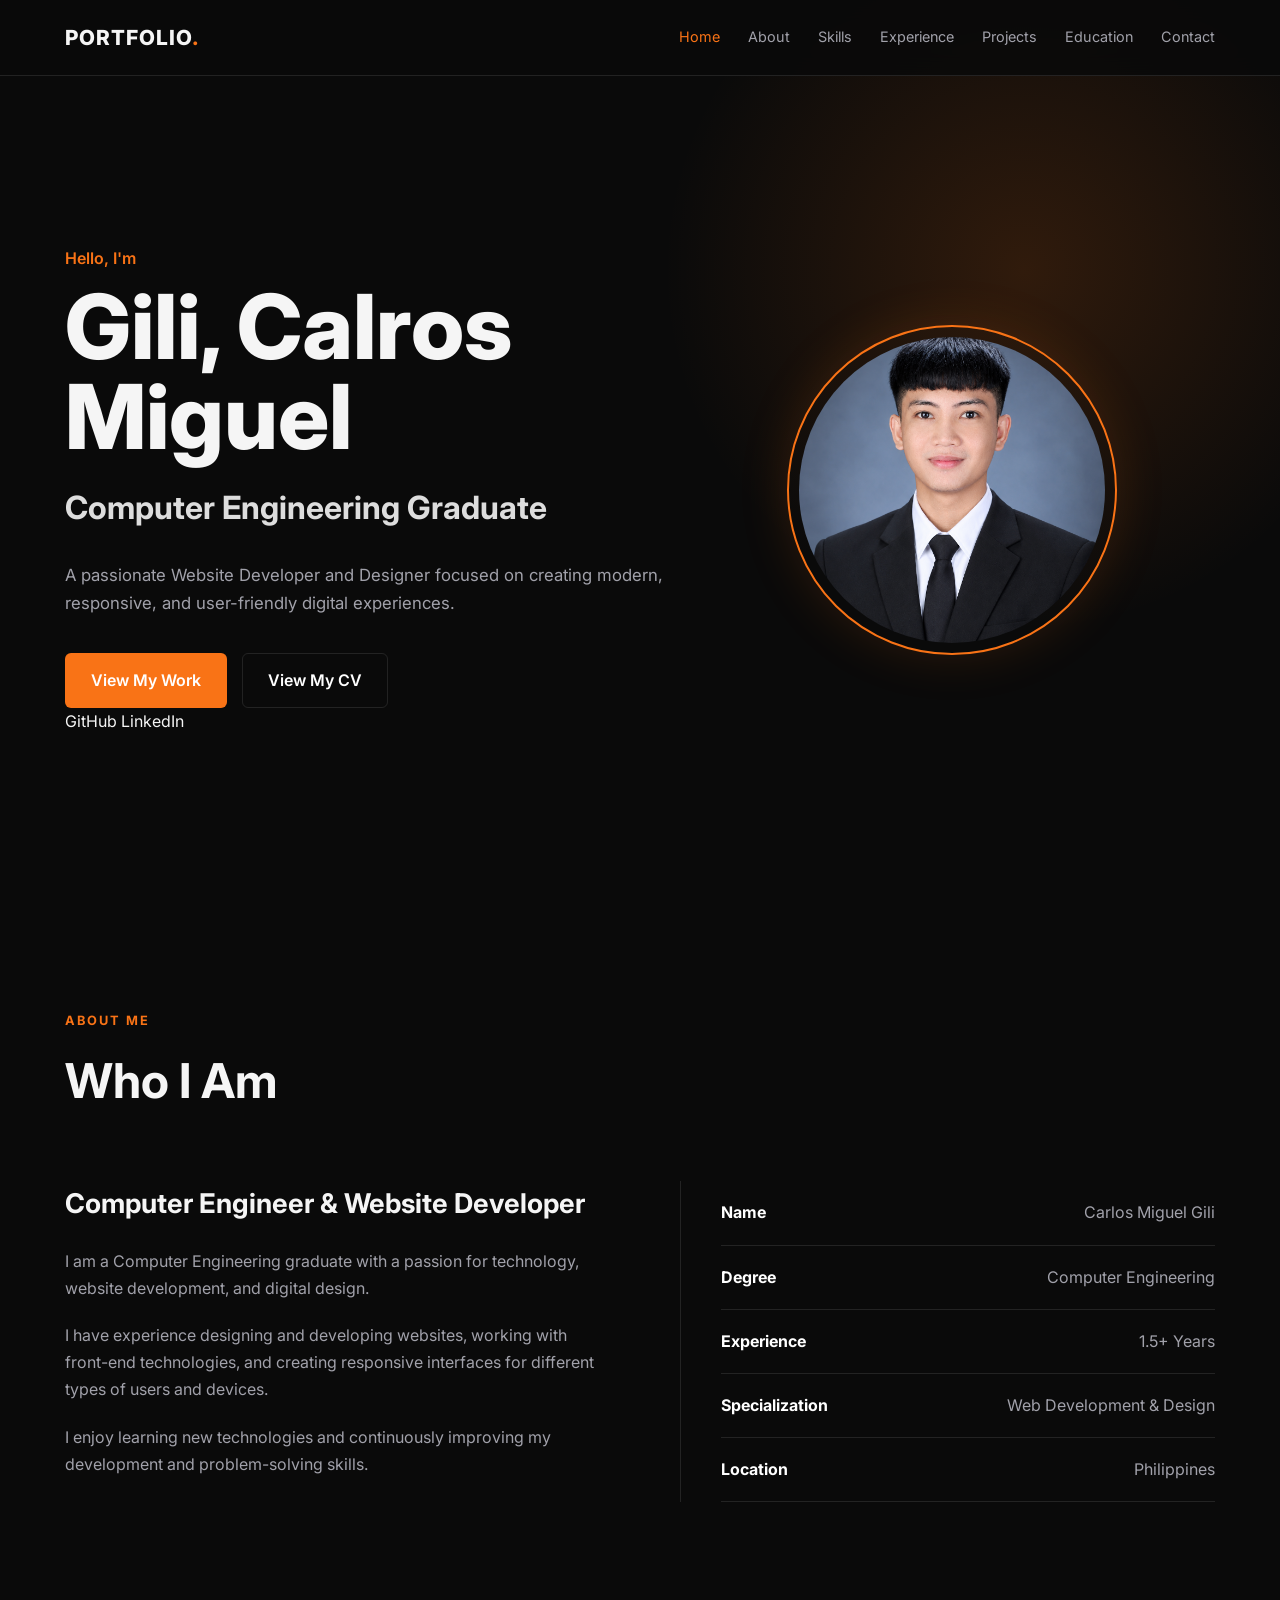
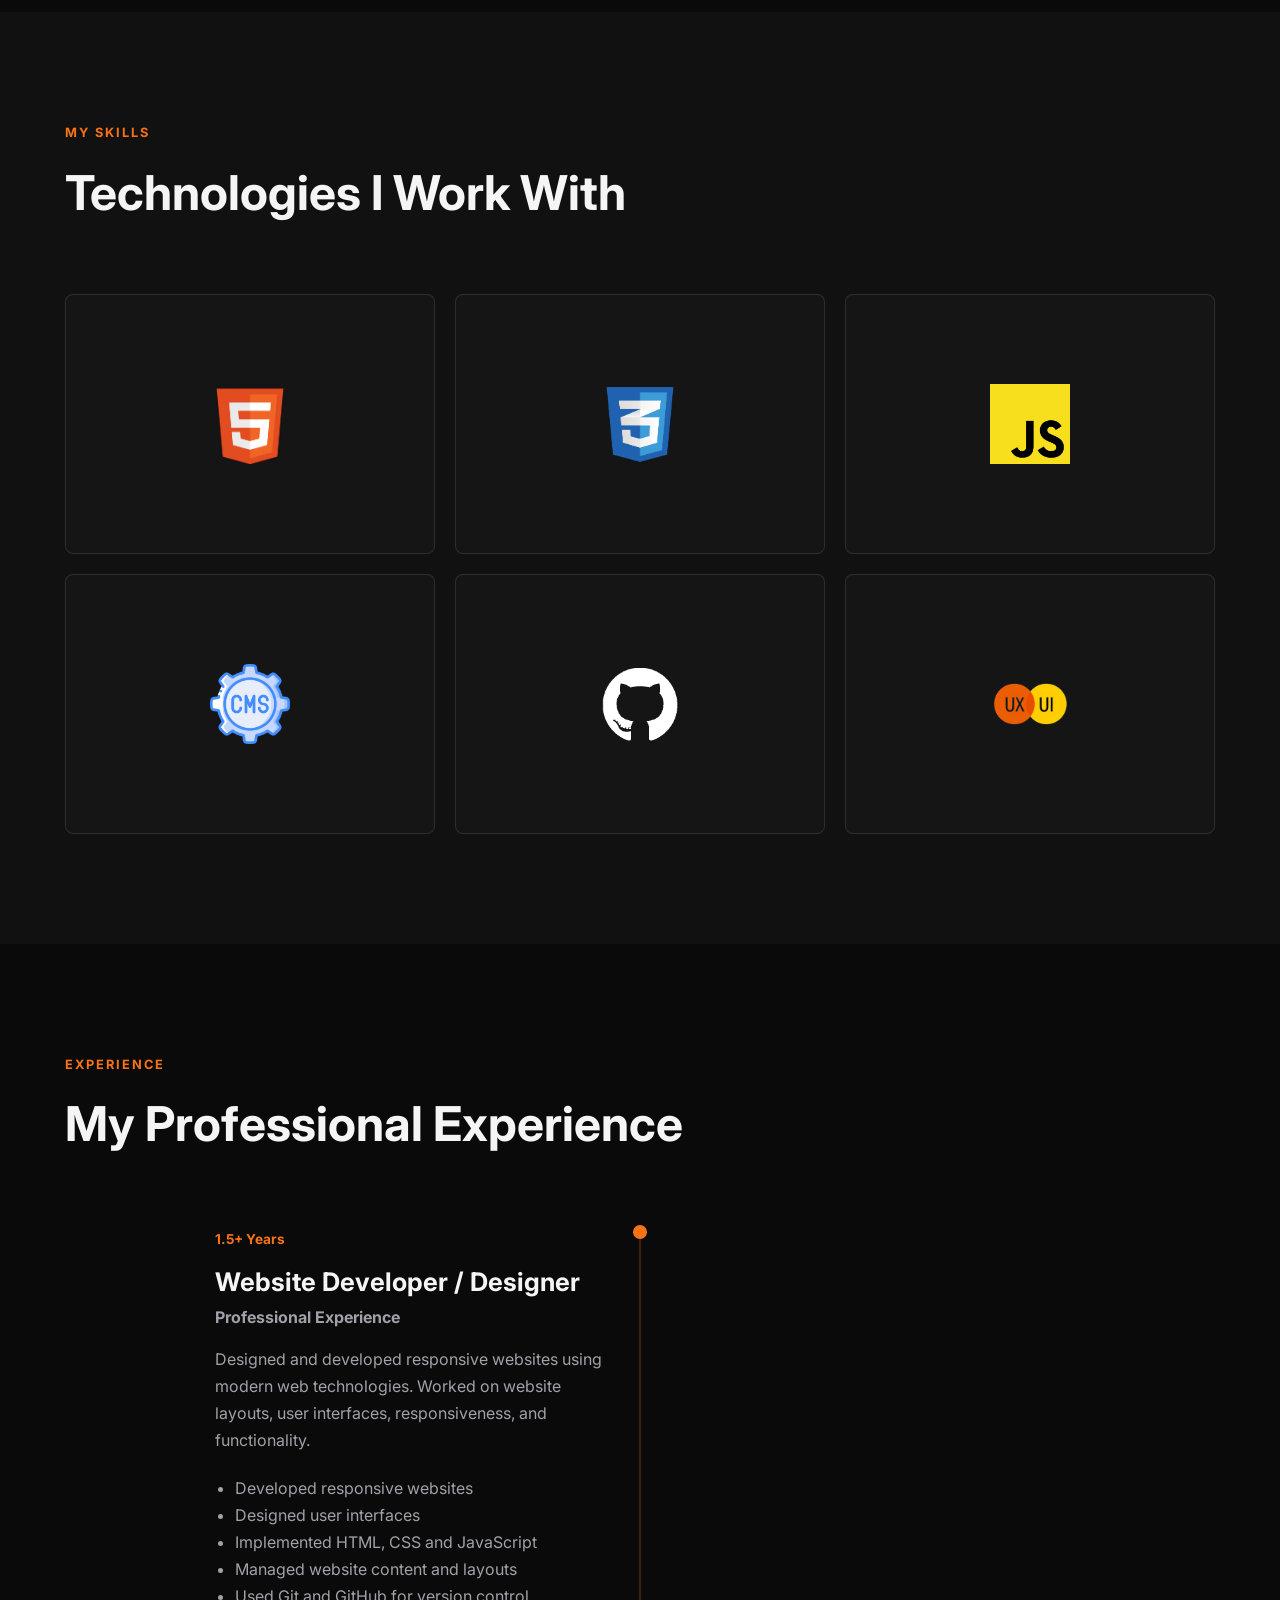
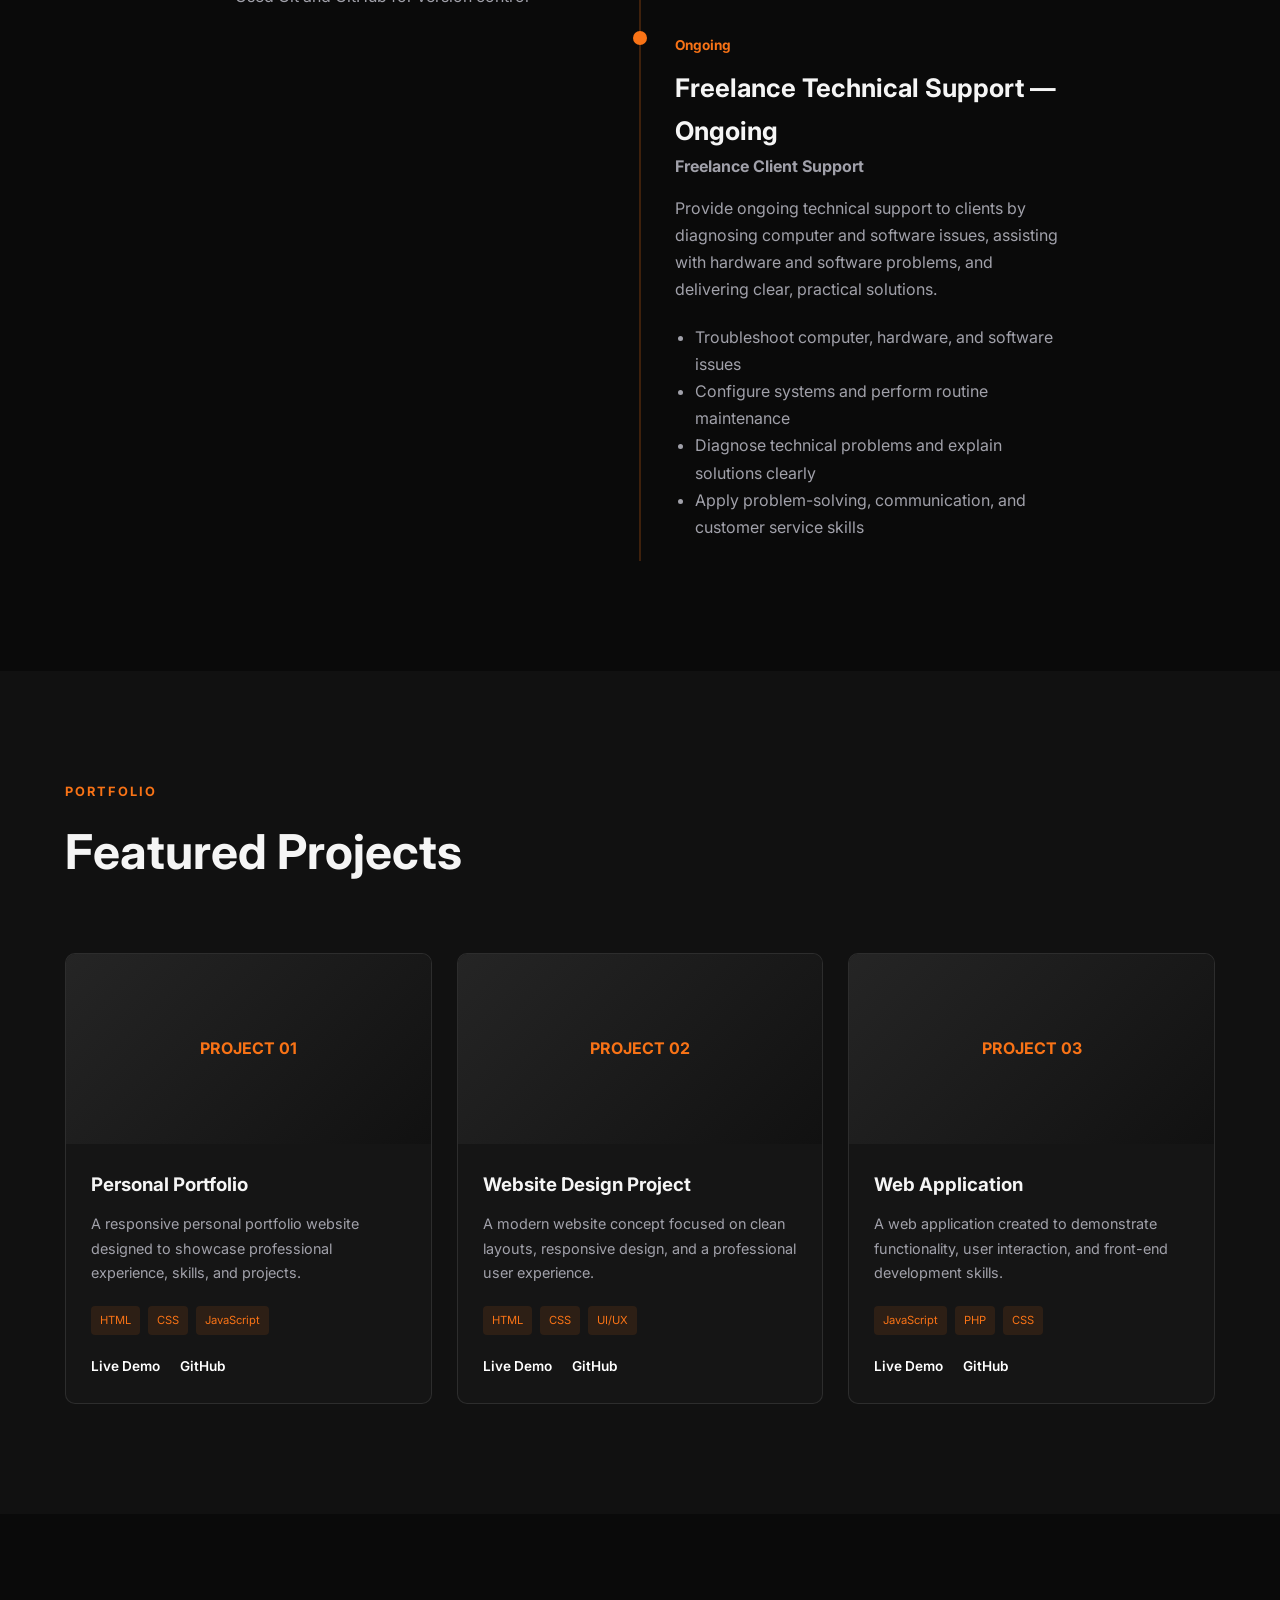
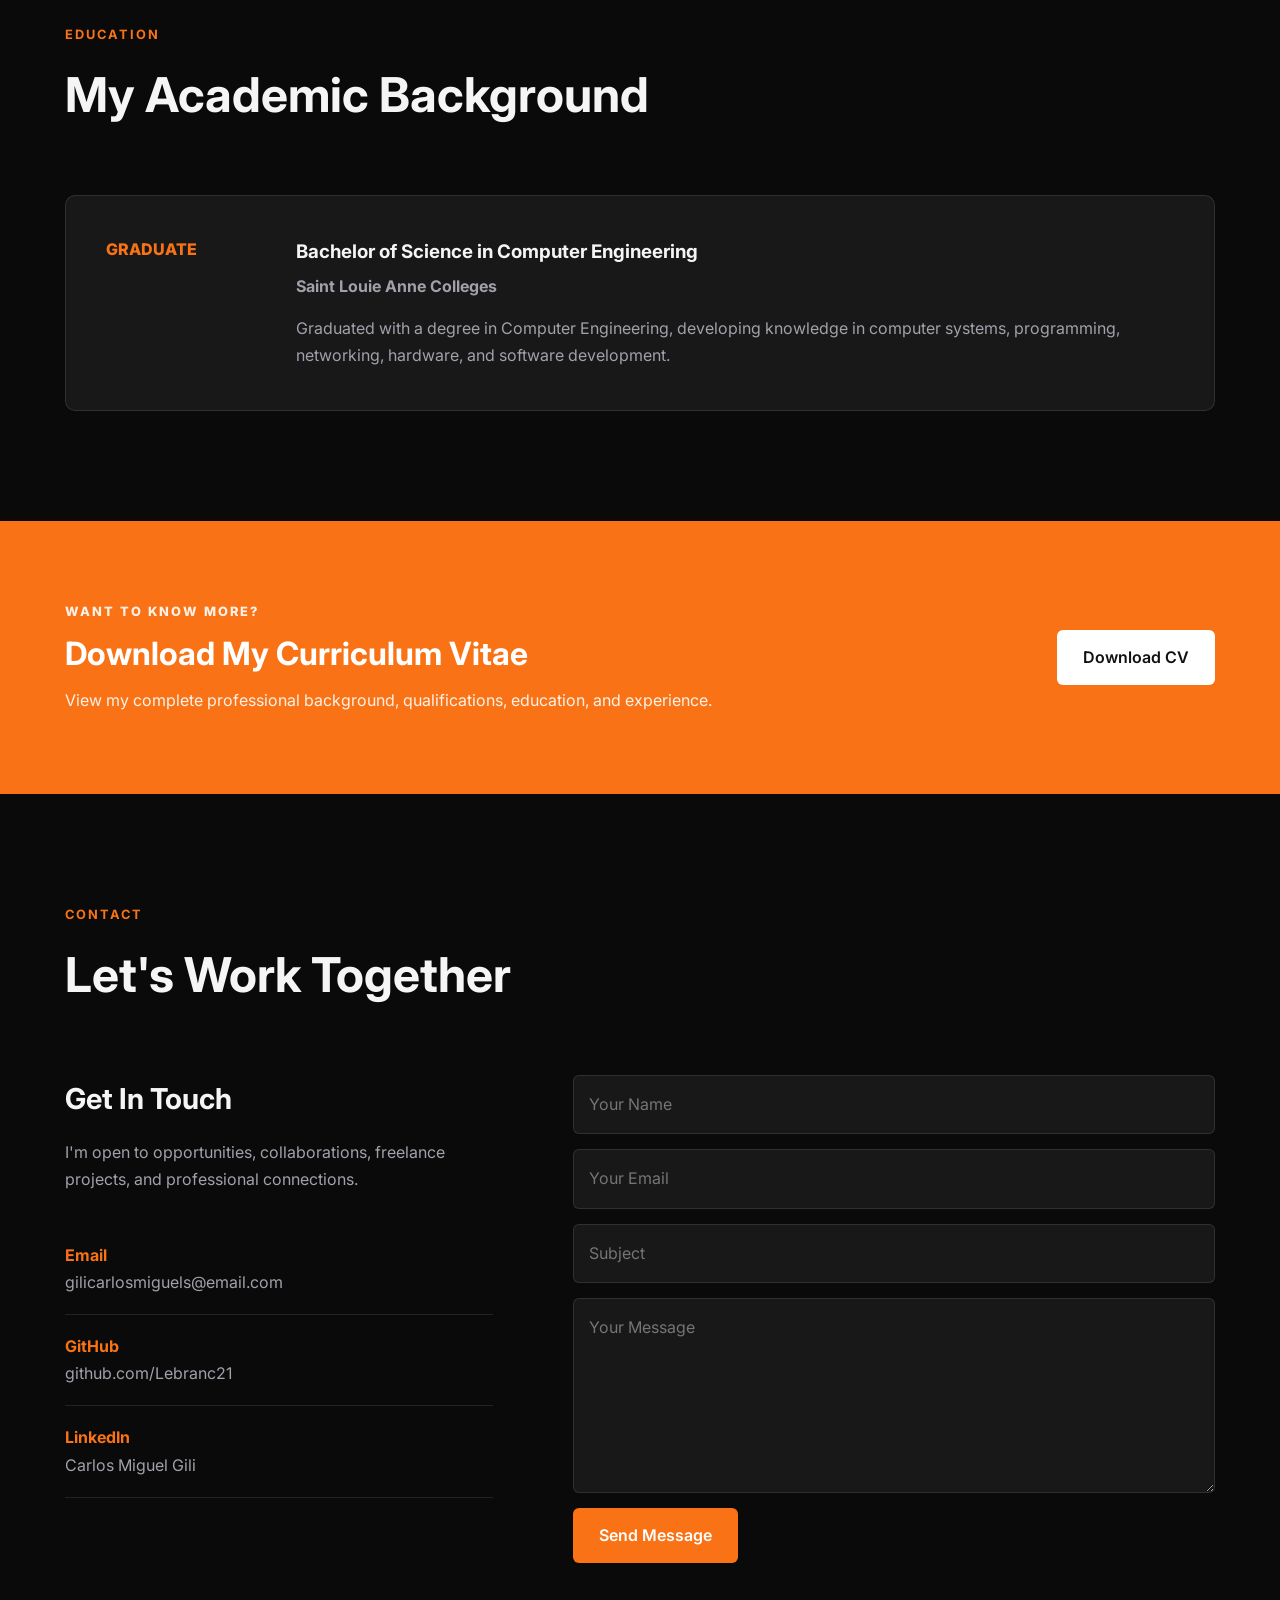
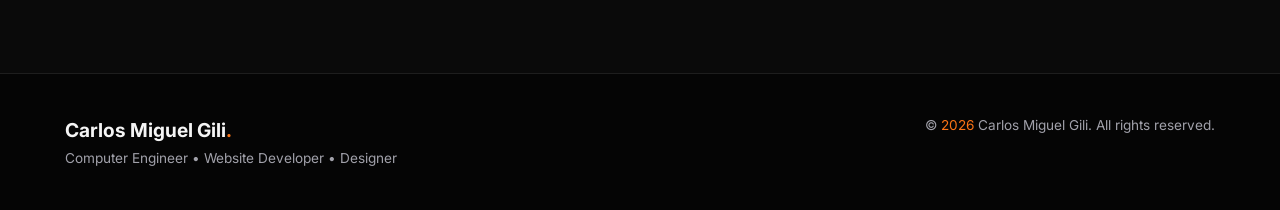
==== index.html @ 26c9e192 "Update Portfolio" ====
<!DOCTYPE html>
<html lang="en">
  <head>
    <meta charset="UTF-8" />
    <meta name="viewport" content="width=device-width, initial-scale=1.0" />

    <meta
      name="description"
      content="Personal CV and Portfolio of a Computer Engineering Graduate and Website Developer."
    />

    <title>Gili, Calros Miguel | Computer Engineer & Web Developer</title>

    <link rel="stylesheet" href="style.css" />

    <!-- Google Font -->
    <link rel="preconnect" href="https://fonts.googleapis.com" />
    <link rel="preconnect" href="https://fonts.gstatic.com" crossorigin />
    <link
      href="https://fonts.googleapis.com/css2?family=Inter:wght@300;400;500;600;700;800&display=swap"
      rel="stylesheet"
    />
  </head>

  <body>
    <!-- ================= NAVBAR ================= -->

    <header class="navbar">
      <div class="container nav-container">
        <a href="#home" class="logo"> PORTFOLIO<span>.</span> </a>

        <nav class="nav-menu" id="navMenu">
          <a href="#home" class="nav-link active">Home</a>
          <a href="#about" class="nav-link">About</a>
          <a href="#skills" class="nav-link">Skills</a>
          <a href="#experience" class="nav-link">Experience</a>
          <a href="#projects" class="nav-link">Projects</a>
          <a href="#education" class="nav-link">Education</a>
          <a href="#contact" class="nav-link">Contact</a>
        </nav>

        <button
          class="menu-toggle"
          id="menuToggle"
          aria-label="Open navigation"
        >
          ☰
        </button>
      </div>
    </header>

    <!-- ================= HERO ================= -->

    <main>
      <section class="hero" id="home">
        <div class="container hero-container">
          <div class="hero-content">
            <p class="hero-intro">Hello, I'm</p>

            <h1>Gili, Calros Miguel</h1>

            <h2>Computer Engineering Graduate</h2>

            <p class="hero-description">
              A passionate Website Developer and Designer focused on creating
              modern, responsive, and user-friendly digital experiences.
            </p>

            <div class="hero-buttons">
              <a href="#projects" class="btn primary-btn"> View My Work </a>

              <a
                href="assets/resume.pdf"
                class="btn secondary-btn"
                target="_blank"
              >
                View My CV
              </a>
            </div>

            <div class="social-links">
              <a href="https://github.com/LeBlanc21" target="_blank"> GitHub </a>

              <a href="https://www.linkedin.com/in/carlos-miguel-gili-450a3434a/" target="_blank"> LinkedIn </a>
            </div>
          </div>

          <div class="hero-image">
            <div class="profile-circle">
              <img
                src="Images/Profile.png"
                alt="Profile photo"
              />
            </div>
          </div>
        </div>
      </section>

      <!-- ================= ABOUT ================= -->

      <section class="section" id="about">
        <div class="container">
          <div class="section-heading">
            <p>ABOUT ME</p>

            <h2>Who I Am</h2>
          </div>

          <div class="about-grid">
            <div class="about-text">
              <h3>Computer Engineer & Website Developer</h3>

              <p>
                I am a Computer Engineering graduate with a passion for
                technology, website development, and digital design.
              </p>

              <p>
                I have experience designing and developing websites, working
                with front-end technologies, and creating responsive interfaces
                for different types of users and devices.
              </p>

              <p>
                I enjoy learning new technologies and continuously improving my
                development and problem-solving skills.
              </p>
            </div>

            <div class="about-info">
              <div class="info-item">
                <strong>Name</strong>
                <span>Carlos Miguel Gili</span>
              </div>

              <div class="info-item">
                <strong>Degree</strong>
                <span>Computer Engineering</span>
              </div>

              <div class="info-item">
                <strong>Experience</strong>
                <span>1.5+ Years</span>
              </div>

              <div class="info-item">
                <strong>Specialization</strong>
                <span>Web Development & Design</span>
              </div>

              <div class="info-item">
                <strong>Location</strong>
                <span>Philippines</span>
              </div>
            </div>
          </div>
        </div>
      </section>

      <!-- ================= SKILLS ================= -->

      <section class="section dark-section" id="skills">
        <div class="container">
          <div class="section-heading">
            <p>MY SKILLS</p>

            <h2>Technologies I Work With</h2>
          </div>

          <div class="skills-grid">
            <article class="skill-card" tabindex="0">
              <div class="skill-card-inner">
                <div class="skill-card-front" aria-hidden="true">
                  <img
                    class="skill-logo"
                    src="Images/HTML.png"
                    alt="HTML logo placeholder"
                  />
                </div>
                <div class="skill-card-back">
                  <h3>HTML</h3>
                  <p>Semantic and structured web pages.</p>
                </div>
              </div>
            </article>

            <article class="skill-card" tabindex="0">
              <div class="skill-card-inner">
                <div class="skill-card-front" aria-hidden="true">
                  <img
                    class="skill-logo"
                    src="Images/CSS.png"
                    alt="CSS logo placeholder"
                  />
                </div>
                <div class="skill-card-back">
                  <h3>CSS</h3>
                  <p>Responsive layouts and modern UI design.</p>
                </div>
              </div>
            </article>

            <article class="skill-card" tabindex="0">
              <div class="skill-card-inner">
                <div class="skill-card-front" aria-hidden="true">
                  <img
                    class="skill-logo"
                    src="Images/JS.png"
                    alt="JavaScript logo placeholder"
                  />
                </div>
                <div class="skill-card-back">
                  <h3>JavaScript</h3>
                  <p>Interactive and dynamic web experiences.</p>
                </div>
              </div>
            </article>

            <article class="skill-card" tabindex="0">
              <div class="skill-card-inner">
                <div class="skill-card-front" aria-hidden="true">
                  <img
                    class="skill-logo"
                    src="Images/CMS Logo.png"
                    alt="CMS logo placeholder"
                  />
                </div>
                <div class="skill-card-back">
                  <h3>CMS</h3>
                  <p>Content management system development.</p>
                </div>
              </div>
            </article>

            <article class="skill-card" tabindex="0">
              <div class="skill-card-inner">
                <div class="skill-card-front" aria-hidden="true">
                  <img
                    class="skill-logo"
                    src="Images/GitHub.png"
                    alt="Git and GitHub logo placeholder"
                  />
                </div>
                <div class="skill-card-back">
                  <h3>Git & GitHub</h3>
                  <p>Version control and project deployment.</p>
                </div>
              </div>
            </article>

            <article class="skill-card" tabindex="0">
              <div class="skill-card-inner">
                <div class="skill-card-front" aria-hidden="true">
                  <img
                    class="skill-logo"
                    src="Images/UI_UX.png"
                    alt="UI/UX logo placeholder"
                  />
                </div>
                <div class="skill-card-back">
                  <h3>UI/UX Design</h3>
                  <p>Modern, clean, and user-friendly interfaces.</p>
                </div>
              </div>
            </article>
          </div>
        </div>
      </section>

      <!-- ================= EXPERIENCE ================= -->

      <section class="section" id="experience">
        <div class="container">
          <div class="section-heading">
            <p>EXPERIENCE</p>

            <h2>My Professional Experience</h2>
          </div>

          <div class="timeline">
            <div class="timeline-item">
              <div class="timeline-dot"></div>

              <div class="timeline-content">
                <span class="timeline-date"> 1.5+ Years </span>

                <h3>Website Developer / Designer</h3>

                <h4>Professional Experience</h4>

                <p>
                  Designed and developed responsive websites using modern web
                  technologies. Worked on website layouts, user interfaces,
                  responsiveness, and functionality.
                </p>

                <ul>
                  <li>Developed responsive websites</li>

                  <li>Designed user interfaces</li>

                  <li>Implemented HTML, CSS and JavaScript</li>

                  <li>Managed website content and layouts</li>

                  <li>Used Git and GitHub for version control</li>
                </ul>
              </div>
            </div>

            <div class="timeline-item">
              <div class="timeline-dot"></div>

              <div class="timeline-content">
                <span class="timeline-date">Ongoing</span>

                <h3>Freelance Technical Support — Ongoing</h3>

                <h4>Freelance Client Support</h4>

                <p>
                  Provide ongoing technical support to clients by diagnosing
                  computer and software issues, assisting with hardware and
                  software problems, and delivering clear, practical solutions.
                </p>

                <ul>
                  <li>Troubleshoot computer, hardware, and software issues</li>

                  <li>Configure systems and perform routine maintenance</li>

                  <li>Diagnose technical problems and explain solutions clearly</li>

                  <li>Apply problem-solving, communication, and customer service skills</li>
                </ul>
              </div>
            </div>
          </div>
        </div>
      </section>

      <!-- ================= PROJECTS ================= -->

      <section class="section dark-section" id="projects">
        <div class="container">
          <div class="section-heading">
            <p>PORTFOLIO</p>

            <h2>Featured Projects</h2>
          </div>

          <div class="projects-grid">
            <!-- PROJECT 1 -->

            <article class="project-card">
              <div class="project-image">
                <span> PROJECT 01 </span>
              </div>

              <div class="project-content">
                <h3>Personal Portfolio</h3>

                <p>
                  A responsive personal portfolio website designed to showcase
                  professional experience, skills, and projects.
                </p>

                <div class="project-tags">
                  <span>HTML</span>
                  <span>CSS</span>
                  <span>JavaScript</span>
                </div>

                <div class="project-links">
                  <a href="#" target="_blank"> Live Demo </a>

                  <a href="#" target="_blank"> GitHub </a>
                </div>
              </div>
            </article>

            <!-- PROJECT 2 -->

            <article class="project-card">
              <div class="project-image">
                <span> PROJECT 02 </span>
              </div>

              <div class="project-content">
                <h3>Website Design Project</h3>

                <p>
                  A modern website concept focused on clean layouts, responsive
                  design, and a professional user experience.
                </p>

                <div class="project-tags">
                  <span>HTML</span>
                  <span>CSS</span>
                  <span>UI/UX</span>
                </div>

                <div class="project-links">
                  <a href="#" target="_blank"> Live Demo </a>

                  <a href="#" target="_blank"> GitHub </a>
                </div>
              </div>
            </article>

            <!-- PROJECT 3 -->

            <article class="project-card">
              <div class="project-image">
                <span> PROJECT 03 </span>
              </div>

              <div class="project-content">
                <h3>Web Application</h3>

                <p>
                  A web application created to demonstrate functionality, user
                  interaction, and front-end development skills.
                </p>

                <div class="project-tags">
                  <span>JavaScript</span>
                  <span>PHP</span>
                  <span>CSS</span>
                </div>

                <div class="project-links">
                  <a href="#" target="_blank"> Live Demo </a>

                  <a href="#" target="_blank"> GitHub </a>
                </div>
              </div>
            </article>
          </div>
        </div>
      </section>

      <!-- ================= EDUCATION ================= -->

      <section class="section" id="education">
        <div class="container">
          <div class="section-heading">
            <p>EDUCATION</p>

            <h2>My Academic Background</h2>
          </div>

          <div class="education-card">
            <div class="education-year">GRADUATE</div>

            <div>
              <h3>Bachelor of Science in Computer Engineering</h3>

              <h4>Saint Louie Anne Colleges</h4>

              <p>
                Graduated with a degree in Computer Engineering, developing
                knowledge in computer systems, programming, networking,
                hardware, and software development.
              </p>
            </div>
          </div>
        </div>
      </section>

      <!-- ================= CV ================= -->

      <section class="cv-section">
        <div class="container cv-container">
          <div>
            <p class="cv-label">WANT TO KNOW MORE?</p>

            <h2>Download My Curriculum Vitae</h2>

            <p>
              View my complete professional background, qualifications,
              education, and experience.
            </p>
          </div>

          <a href="assets/resume.pdf" class="btn primary-btn" download>
            Download CV
          </a>
        </div>
      </section>

      <!-- ================= CONTACT ================= -->

      <section class="section" id="contact">
        <div class="container">
          <div class="section-heading">
            <p>CONTACT</p>

            <h2>Let's Work Together</h2>
          </div>

          <div class="contact-grid">
            <div class="contact-info">
              <h3>Get In Touch</h3>

              <p>
                I'm open to opportunities, collaborations, freelance projects,
                and professional connections.
              </p>

              <div class="contact-item">
                <strong>Email</strong>

                <a href="mailto:gilicarlosmiguels@email.com"> gilicarlosmiguels@email.com </a>
              </div>

              <div class="contact-item">
                <strong>GitHub</strong>

                <a href="https://github.com/LeBlanc21" target="_blank">
                  github.com/Lebranc21
                </a>
              </div>

              <div class="contact-item">
                <strong>LinkedIn</strong>

                <a href="https://www.linkedin.com/in/carlos-miguel-gili-450a3434a/" target="_blank">
                  Carlos Miguel Gili
                </a>
              </div>
            </div>

            <form class="contact-form" id="contactForm">
              <input type="text" name="name" placeholder="Your Name" required />

              <input
                type="email"
                name="email"
                placeholder="Your Email"
                required
              />

              <input
                type="text"
                name="subject"
                placeholder="Subject"
                required
              />

              <textarea
                name="message"
                placeholder="Your Message"
                rows="6"
                required
              ></textarea>

              <button type="submit" class="btn primary-btn">
                Send Message
              </button>
            </form>
          </div>
        </div>
      </section>
    </main>

    <!-- ================= FOOTER ================= -->

    <footer>
      <div class="container footer-container">
        <div>
          <h3>Carlos Miguel Gili<span>.</span></h3>

          <p>Computer Engineer • Website Developer • Designer</p>
        </div>

        <p>© <span id="year"></span> Carlos Miguel Gili. All rights reserved.</p>
      </div>
    </footer>

    <!-- ================= BACK TO TOP ================= -->

    <button id="backToTop" class="back-to-top" aria-label="Back to top">
      ↑
    </button>

    <script src="script.js"></script>
  </body>
</html>
---- style.css ----
/* =========================
   RESET
========================= */

* {
  margin: 0;
  padding: 0;
  box-sizing: border-box;
}

html {
  scroll-behavior: smooth;
}

body {
  font-family: "Inter", sans-serif;
  background: #0a0a0a;
  color: #f5f5f5;
  line-height: 1.7;
}

a {
  color: inherit;
  text-decoration: none;
}

img {
  max-width: 100%;
  display: block;
}

button,
input,
textarea {
  font: inherit;
}

/* =========================
   VARIABLES
========================= */

:root {
  --orange: #f97316;
  --orange-light: #fb923c;

  --black: #0a0a0a;
  --dark: #111111;
  --dark-2: #181818;

  --white: #ffffff;
  --gray: #a1a1aa;
  --border: rgba(255, 255, 255, 0.1);

  --container: 1150px;
}

/* =========================
   CONTAINER
========================= */

.container {
  width: min(90%, var(--container));
  margin: auto;
}

/* =========================
   NAVBAR
========================= */

.navbar {
  position: fixed;

  top: 0;
  left: 0;

  width: 100%;

  z-index: 1000;

  background: rgba(10, 10, 10, 0.88);

  backdrop-filter: blur(12px);

  border-bottom: 1px solid var(--border);
}

.nav-container {
  min-height: 75px;

  display: flex;

  align-items: center;

  justify-content: space-between;
}

.logo {
  font-size: 1.3rem;

  font-weight: 800;

  letter-spacing: 1px;
}

.logo span,
footer span {
  color: var(--orange);
}

.nav-menu {
  display: flex;

  gap: 28px;
}

.nav-link {
  color: var(--gray);

  font-size: 0.9rem;

  transition: 0.3s;
}

.nav-link:hover,
.nav-link.active {
  color: var(--orange);
}

.menu-toggle {
  display: none;

  background: none;

  border: none;

  color: white;

  font-size: 1.8rem;

  cursor: pointer;
}

/* =========================
   HERO
========================= */

.hero {
  min-height: 100vh;

  display: flex;

  align-items: center;

  position: relative;

  overflow: hidden;

  background: radial-gradient(
    circle at 80% 30%,
    rgba(249, 115, 22, 0.16),
    transparent 30%
  );
}

.hero-container {
  display: grid;

  grid-template-columns: 1.2fr 0.8fr;

  gap: 80px;

  align-items: center;

  padding-top: 80px;
}

.hero-intro {
  color: var(--orange);

  font-weight: 600;

  margin-bottom: 10px;
}

.hero h1 {
  font-size: clamp(3rem, 7vw, 6rem);

  line-height: 1;

  font-weight: 800;
}

.hero h1 span {
  color: var(--orange);
}

.hero h2 {
  margin-top: 20px;

  font-size: clamp(1.3rem, 3vw, 2rem);

  color: #ddd;
}

.hero-description {
  max-width: 650px;

  margin-top: 25px;

  color: var(--gray);

  font-size: 1.05rem;
}

.hero-buttons {
  display: flex;

  flex-wrap: wrap;

  gap: 15px;

  margin-top: 35px;
}

.btn {
  display: inline-flex;

  align-items: center;

  justify-content: center;

  padding: 13px 25px;

  border-radius: 6px;

  font-weight: 600;

  transition: 0.3s;

  cursor: pointer;

  border: 1px solid transparent;
}

.primary-btn {
  background: var(--orange);

  color: white;
}

.primary-btn:hover {
  background: var(--orange-light);

  transform: translateY(-3px);
}

.secondary-btn {
  border-color: var(--border);

  color: white;
}

.secondary-btn:hover {
  border-color: var(--orange);

  color: var(--orange);
}

.skill-logo {
  display: block;

  width: 80px;

  height: 80px;

  object-fit: contain;
}

.profile-circle {
  width: 330px;

  height: 330px;

  border-radius: 50%;

  border: 2px solid var(--orange);

  padding: 10px;

  position: relative;

  box-shadow: 0 0 50px rgba(249, 115, 22, 0.15);
}

.profile-circle img {
  width: 100%;

  height: 100%;

  object-fit: cover;

  border-radius: 50%;
}

.profile-placeholder {
  position: absolute;

  inset: 10px;

  border-radius: 50%;

  display: flex;

  align-items: center;

  justify-content: center;

  background: var(--dark-2);

  color: var(--orange);

  font-weight: 700;
}

/* =========================
   SECTIONS
========================= */

.section {
  padding: 110px 0;

  background: var(--black);
}

.dark-section {
  background: var(--dark);
}

.section-heading {
  margin-bottom: 60px;
}

.section-heading p {
  color: var(--orange);

  font-weight: 700;

  letter-spacing: 2px;

  font-size: 0.8rem;

  margin-bottom: 8px;
}

.section-heading h2 {
  font-size: clamp(2rem, 5vw, 3rem);
}

/* =========================
   ABOUT
========================= */

.about-grid {
  display: grid;

  grid-template-columns: 1fr 1fr;

  gap: 80px;
}

.about-text h3 {
  font-size: 1.7rem;

  margin-bottom: 20px;
}

.about-text p {
  color: var(--gray);

  margin-bottom: 20px;
}

.about-info {
  border-left: 1px solid var(--border);

  padding-left: 40px;
}

.info-item {
  padding: 18px 0;

  border-bottom: 1px solid var(--border);

  display: flex;

  justify-content: space-between;

  gap: 20px;
}

.info-item strong {
  color: white;
}

.info-item span {
  color: var(--gray);

  text-align: right;
}

/* =========================
   SKILLS
========================= */

.skills-grid {
  display: grid;

  grid-template-columns: repeat(3, minmax(0, 1fr));

  gap: 20px;

  position: relative;

  width: 100%;
}

.skill-card {
  height: 260px;

  perspective: 1000px;

  outline: none;
}

.skill-card-inner {
  position: relative;

  width: 100%;

  height: 100%;

  transform-style: preserve-3d;

  transition: transform 0.65s cubic-bezier(0.2, 0.7, 0.2, 1);
}

.skill-card:hover .skill-card-inner,
.skill-card:focus-visible .skill-card-inner {
  transform: rotateY(180deg);
}

.skill-card:focus-visible {
  outline: 2px solid var(--orange);

  outline-offset: 4px;
}

.skill-card-front,
.skill-card-back {
  position: absolute;

  inset: 0;

  display: flex;

  align-items: center;

  justify-content: center;

  padding: 28px;

  background: #151515;

  border: 1px solid var(--border);

  border-radius: 8px;

  backface-visibility: hidden;

  -webkit-backface-visibility: hidden;

  transition: border-color 0.3s;
}

.skill-card-back {
  flex-direction: column;

  text-align: center;

  transform: rotateY(180deg);
}

.skill-card:hover .skill-card-front,
.skill-card:hover .skill-card-back,
.skill-card:focus-visible .skill-card-front,
.skill-card:focus-visible .skill-card-back {
  border-color: var(--orange);
}

.skill-card-back h3 {
  margin-bottom: 8px;
}

.skill-card-back p {
  color: var(--gray);

  font-size: 0.9rem;
}

@media (prefers-reduced-motion: reduce) {
  .skill-card-inner {
    transition: none;
  }
}

.skill-icon {
  width: 104px;

  height: 104px;

  display: flex;

  align-items: center;

  justify-content: center;

  border-radius: 12px;

  background: rgba(249, 115, 22, 0.12);

  color: var(--orange);

  font-size: 1rem;

  font-weight: 800;

}

/* =========================
   EXPERIENCE
========================= */

.timeline {
  max-width: 850px;

  position: relative;

  margin: 0 auto;
}

.timeline::before,
.timeline::after {
  content: "";

  position: absolute;

  top: 0;

  left: 50%;

  width: 2px;

  transform: translateX(-50%);

  pointer-events: none;
}

.timeline::before {
  bottom: 0;

  background: rgba(249, 115, 22, 0.22);
}

.timeline::after {
  height: var(--timeline-progress, 0%);

  background: var(--orange);
}

.timeline-item {
  position: relative;

  box-sizing: border-box;

  width: 50%;

  padding-right: 35px;

  border-left: 0;
}

.timeline-item:nth-child(even) {
  margin-left: 50%;

  padding-right: 0;

  padding-left: 35px;
}

.timeline-dot {
  position: absolute;

  width: 14px;

  height: 14px;

  border-radius: 50%;

  background: var(--orange);

  left: auto;

  right: -7px;

  top: 0;
}

.timeline-item:nth-child(even) .timeline-dot {
  left: -7px;

  right: auto;
}

.timeline-content {
  padding-bottom: 20px;
}

.timeline-date {
  color: var(--orange);

  font-size: 0.85rem;

  font-weight: 700;
}

.timeline-content h3 {
  font-size: 1.6rem;

  margin-top: 8px;
}

.timeline-content h4 {
  color: var(--gray);

  margin-bottom: 15px;
}

.timeline-content p {
  color: var(--gray);
}

.timeline-content ul {
  margin-top: 20px;

  padding-left: 20px;

  color: var(--gray);
}

/* =========================
   PROJECTS
========================= */

.projects-grid {
  display: grid;

  grid-template-columns: repeat(3, 1fr);

  gap: 25px;
}

.project-card {
  background: #151515;

  border: 1px solid var(--border);

  border-radius: 10px;

  overflow: hidden;

  transition: 0.3s;
}

.project-card:hover {
  transform: translateY(-7px);

  border-color: var(--orange);
}

.project-image {
  height: 190px;

  background: linear-gradient(135deg, #252525, #111);

  display: flex;

  align-items: center;

  justify-content: center;

  color: var(--orange);

  font-weight: 700;
}

.project-content {
  padding: 25px;
}

.project-content h3 {
  margin-bottom: 12px;
}

.project-content p {
  color: var(--gray);

  font-size: 0.9rem;
}

.project-tags {
  display: flex;

  flex-wrap: wrap;

  gap: 8px;

  margin: 20px 0;
}

.project-tags span {
  padding: 5px 9px;

  border-radius: 4px;

  background: rgba(249, 115, 22, 0.1);

  color: var(--orange);

  font-size: 0.7rem;
}

.project-links {
  display: flex;

  gap: 20px;
}

.project-links a {
  color: white;

  font-size: 0.85rem;

  font-weight: 600;
}

.project-links a:hover {
  color: var(--orange);
}

/* =========================
   EDUCATION
========================= */

.education-card {
  display: grid;

  grid-template-columns: 150px 1fr;

  gap: 40px;

  padding: 40px;

  border: 1px solid var(--border);

  border-radius: 10px;

  background: var(--dark-2);
}

.education-year {
  color: var(--orange);

  font-weight: 800;
}

.education-card h3 {
  margin-bottom: 5px;
}

.education-card h4 {
  color: var(--gray);

  margin-bottom: 15px;
}

.education-card p {
  color: var(--gray);
}

/* =========================
   CV SECTION
========================= */

.cv-section {
  padding: 80px 0;

  background: var(--orange);

  color: white;
}

.cv-container {
  display: flex;

  justify-content: space-between;

  align-items: center;

  gap: 30px;
}

.cv-label {
  font-size: 0.8rem;

  font-weight: 800;

  letter-spacing: 2px;
}

.cv-container h2 {
  font-size: 2rem;

  margin: 5px 0;
}

.cv-container p {
  opacity: 0.9;
}

.cv-container .btn {
  background: white;

  color: #111;
}

/* =========================
   CONTACT
========================= */

.contact-grid {
  display: grid;

  grid-template-columns: 0.8fr 1.2fr;

  gap: 80px;
}

.contact-info h3 {
  font-size: 1.8rem;

  margin-bottom: 15px;
}

.contact-info > p {
  color: var(--gray);

  margin-bottom: 30px;
}

.contact-item {
  padding: 18px 0;

  border-bottom: 1px solid var(--border);

  display: flex;

  flex-direction: column;
}

.contact-item strong {
  color: var(--orange);
}

.contact-item a {
  color: var(--gray);
}

.contact-item a:hover {
  color: white;
}

.contact-form {
  display: flex;

  flex-direction: column;

  gap: 15px;
}

.contact-form input,
.contact-form textarea {
  width: 100%;

  padding: 15px;

  background: var(--dark-2);

  border: 1px solid var(--border);

  color: white;

  border-radius: 6px;

  outline: none;

  resize: vertical;
}

.contact-form input:focus,
.contact-form textarea:focus {
  border-color: var(--orange);
}

.contact-form button {
  align-self: flex-start;
}

/* =========================
   FOOTER
========================= */

footer {
  background: #050505;

  border-top: 1px solid var(--border);

  padding: 40px 0;
}

.footer-container {
  display: flex;

  justify-content: space-between;

  gap: 30px;
}

.footer-container h3 {
  font-size: 1.2rem;
}

.footer-container p {
  color: var(--gray);

  font-size: 0.85rem;
}

/* =========================
   BACK TO TOP
========================= */

.back-to-top {
  position: fixed;

  right: 25px;

  bottom: 25px;

  width: 45px;

  height: 45px;

  border: none;

  border-radius: 50%;

  background: var(--orange);

  color: white;

  font-size: 1.2rem;

  cursor: pointer;

  opacity: 0;

  visibility: hidden;

  transition: 0.3s;
}

.back-to-top.show {
  opacity: 1;

  visibility: visible;
}

/* =========================
   RESPONSIVE
========================= */

@media (max-width: 900px) {
  .nav-menu {
    position: absolute;

    top: 75px;

    left: 0;

    width: 100%;

    background: #0a0a0a;

    flex-direction: column;

    padding: 25px;

    display: none;

    border-bottom: 1px solid var(--border);
  }

  .nav-menu.active {
    display: flex;
  }

  .menu-toggle {
    display: block;
  }

  .hero-container {
    grid-template-columns: 1fr;

    text-align: center;
  }

  .hero-image {
    order: -1;
  }

  .hero-buttons,
  .social-links {
    justify-content: center;
  }

  .about-grid,
  .contact-grid {
    grid-template-columns: 1fr;

    gap: 40px;
  }

  .about-info {
    border-left: none;

    padding-left: 0;
  }

  .skills-grid,
  .projects-grid {
    grid-template-columns: repeat(2, 1fr);
  }
}

@media (max-width: 600px) {
  .section {
    padding: 80px 0;
  }

  .skills-grid {
    grid-template-columns: 1fr;

    margin-left: 16px;
  }

  .timeline::before,
  .timeline::after {
    left: 0;

    transform: none;
  }

  .timeline-item,
  .timeline-item:nth-child(even) {
    width: 100%;

    margin-left: 0;

    padding-right: 0;

    padding-left: 35px;
  }

  .timeline-dot,
  .timeline-item:nth-child(even) .timeline-dot {
    left: -8px;

    right: auto;
  }

  .profile-circle {
    width: 240px;

    height: 240px;
  }

  .skills-grid,
  .projects-grid {
    grid-template-columns: 1fr;
  }

  .education-card {
    grid-template-columns: 1fr;

    gap: 15px;
  }

  .cv-container {
    flex-direction: column;

    align-items: flex-start;
  }

  .footer-container {
    flex-direction: column;
  }

  .info-item {
    flex-direction: column;

    gap: 4px;
  }

  .info-item span {
    text-align: left;
  }
}
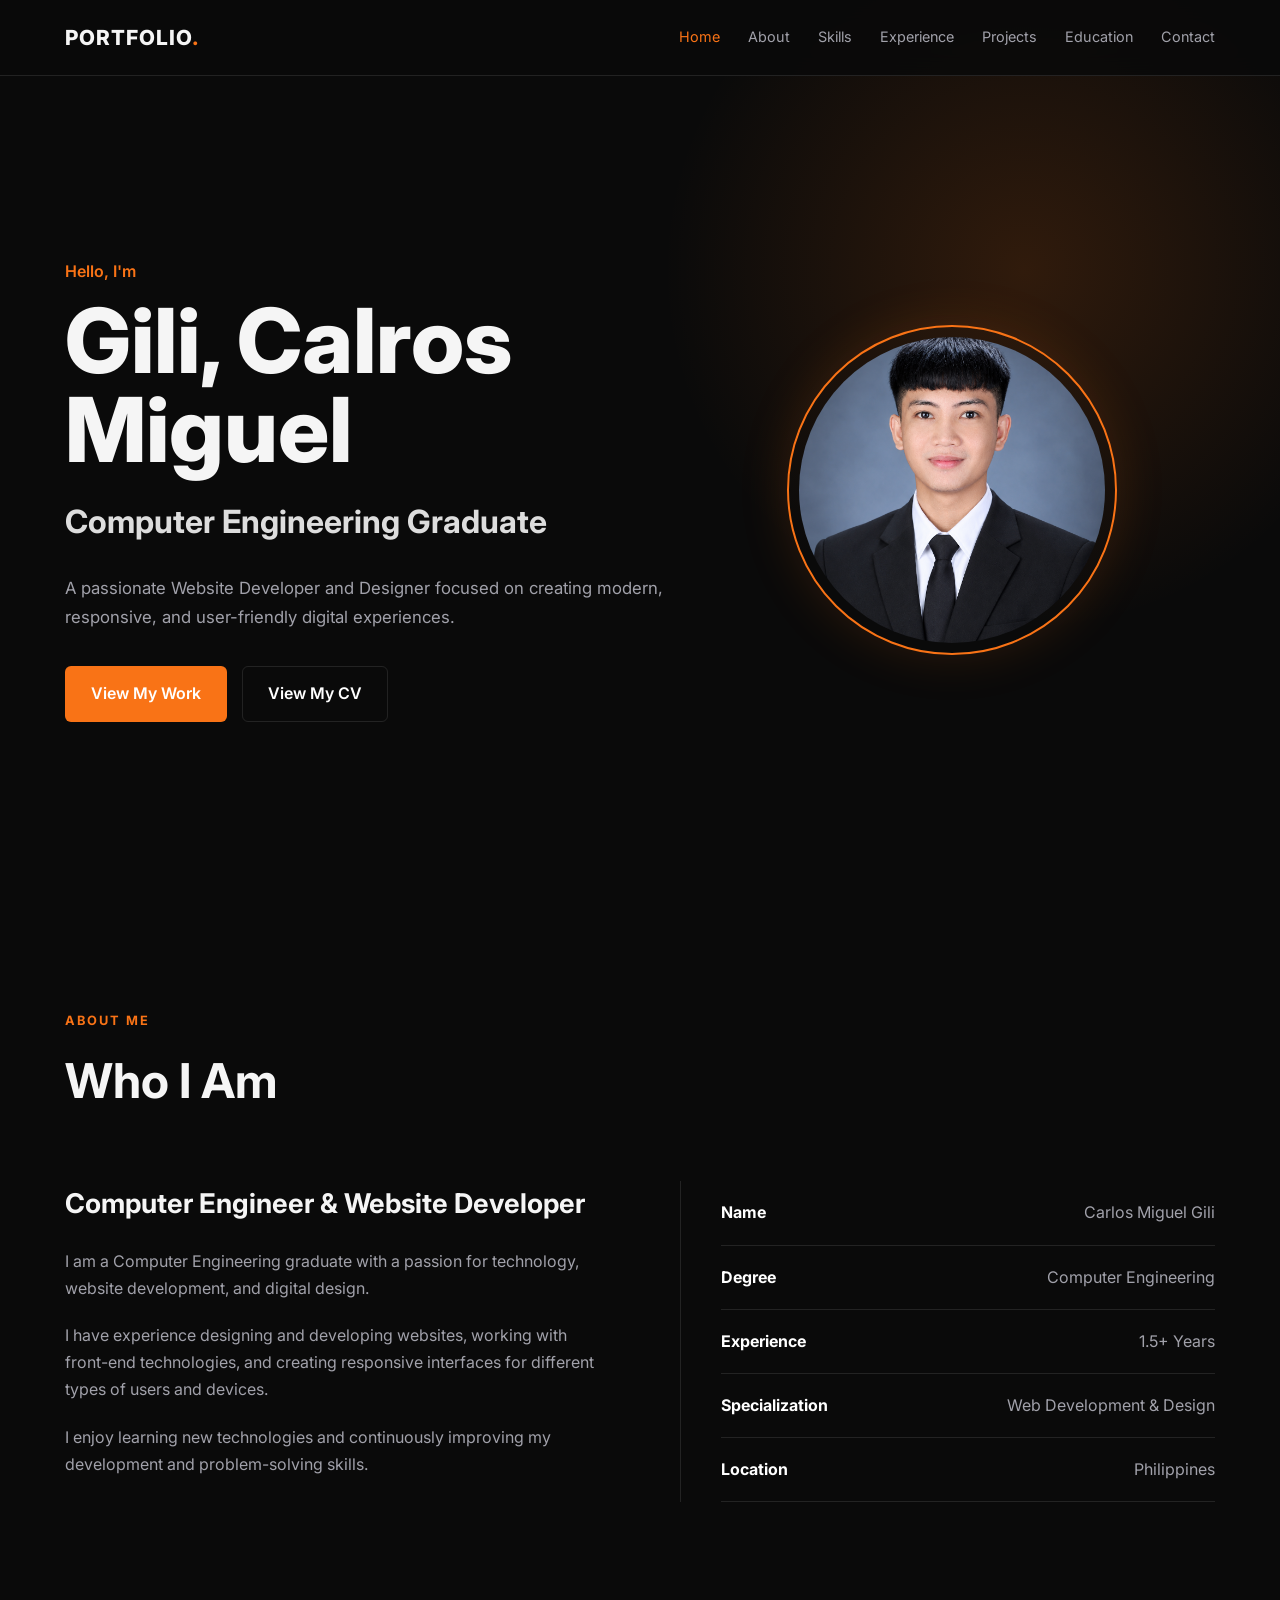
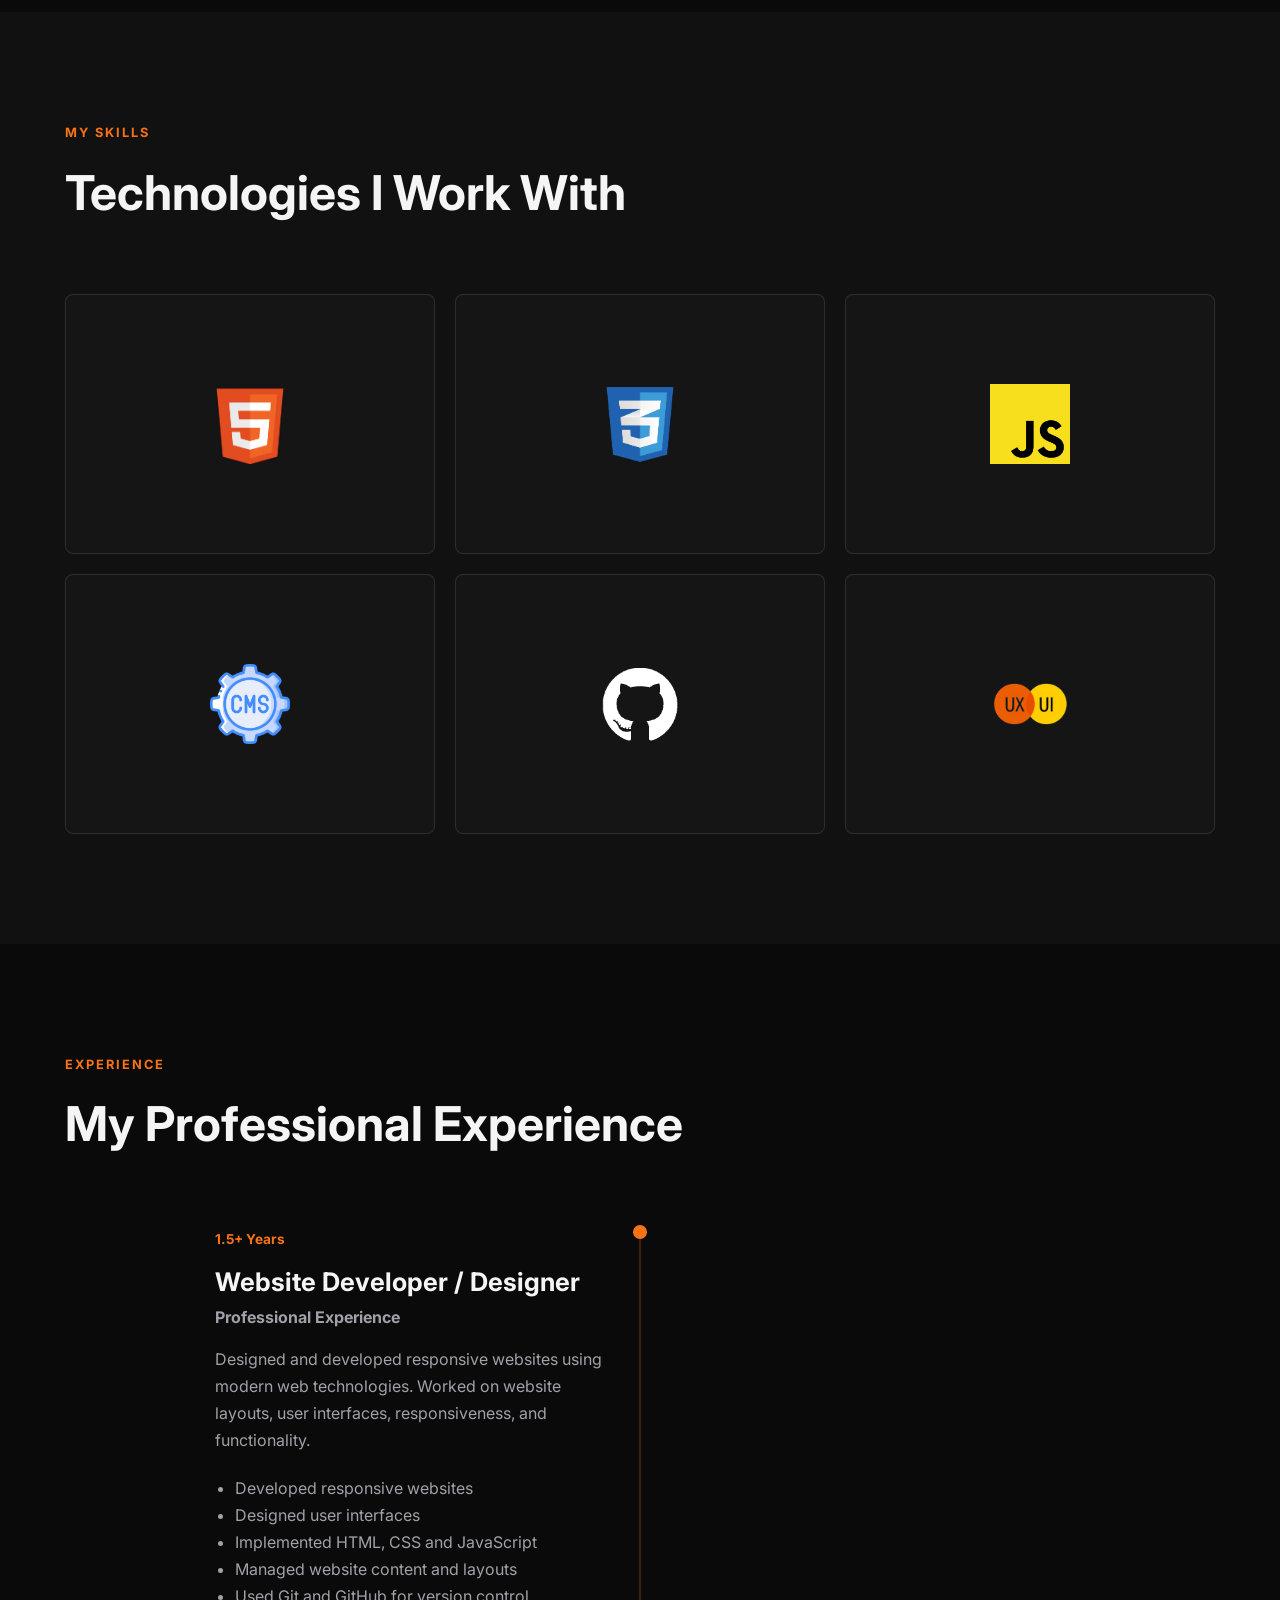
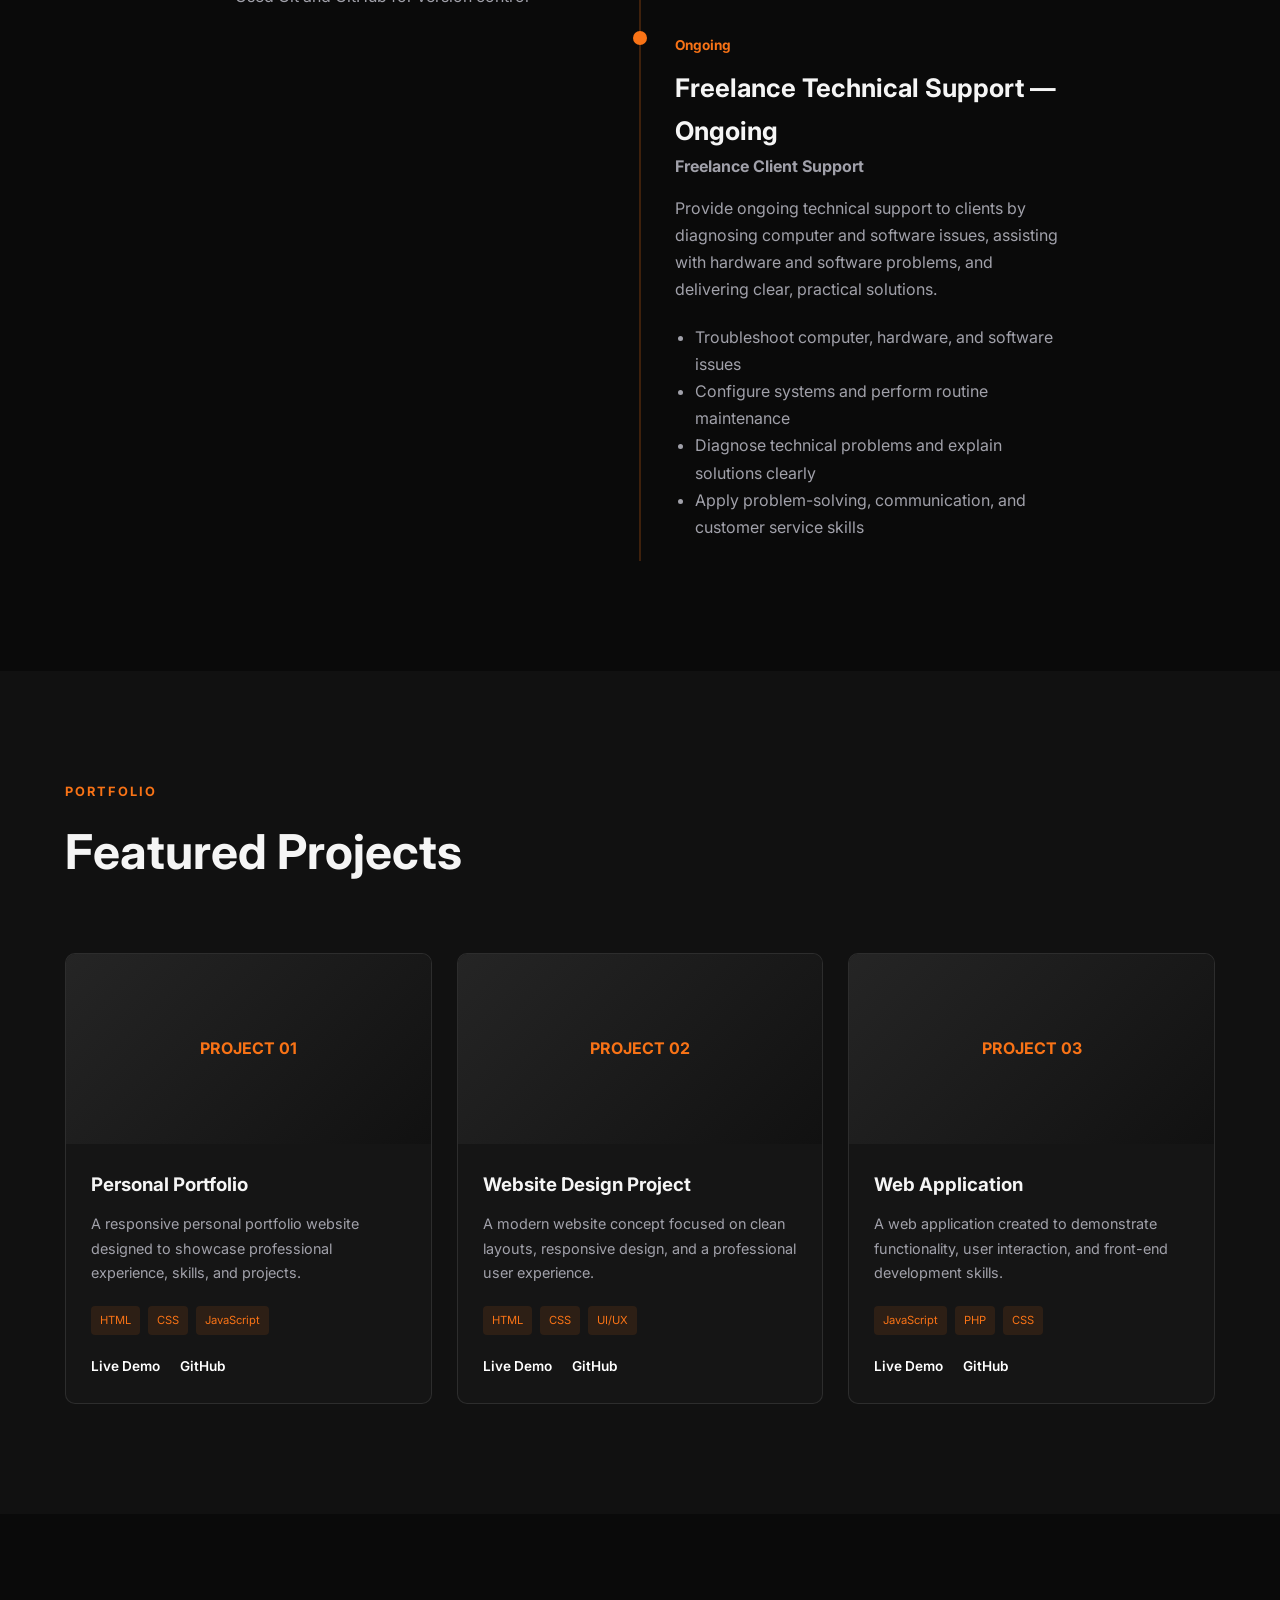
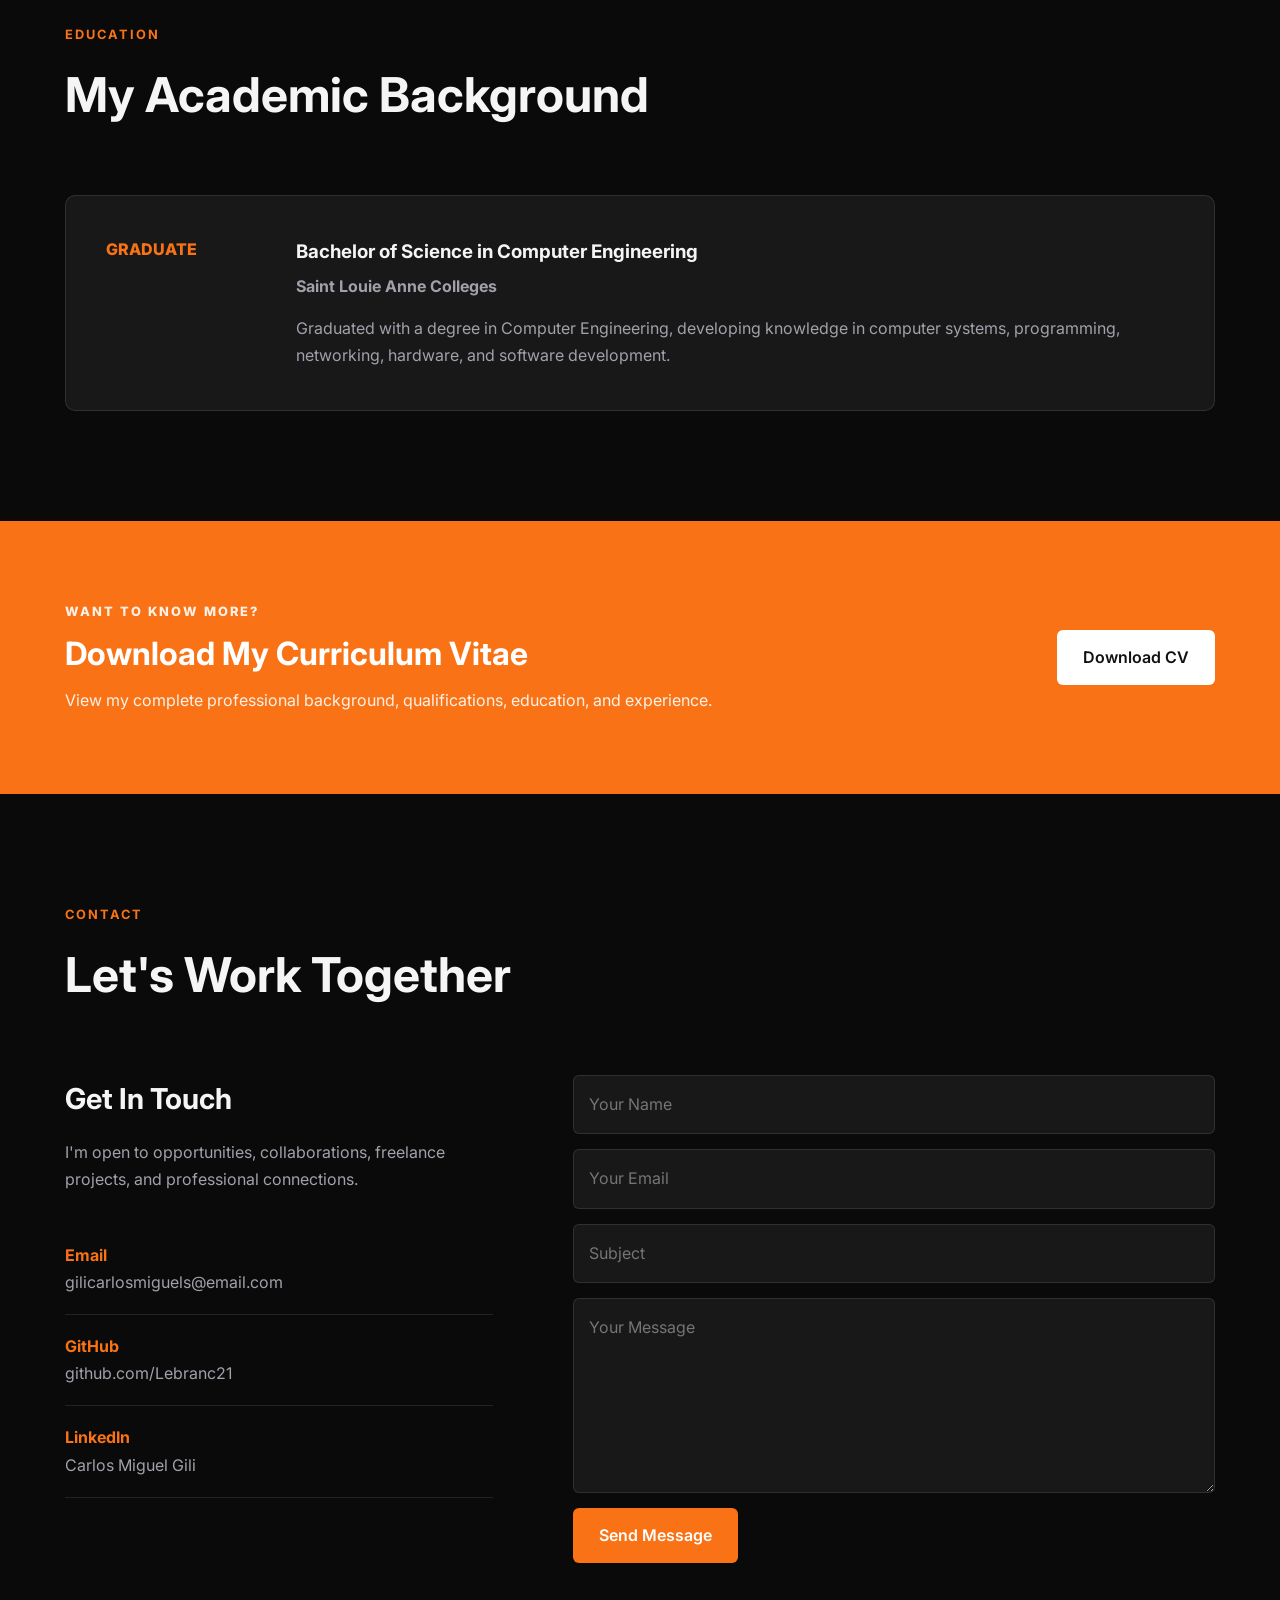
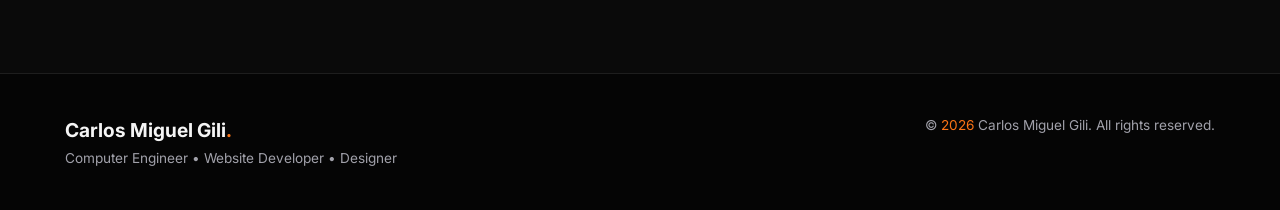
==== commit 01b68a16: "Update Portfolio" ====
--- a/index.html
+++ b/index.html
@@ -1,4 +1,4 @@
-<!DOCTYPE html>
+<!doctype html>
 <html lang="en">
   <head>
     <meta charset="UTF-8" />
@@ -77,20 +77,11 @@
                 View My CV
               </a>
             </div>
-
-            <div class="social-links">
-              <a href="https://github.com/LeBlanc21" target="_blank"> GitHub </a>
-
-              <a href="https://www.linkedin.com/in/carlos-miguel-gili-450a3434a/" target="_blank"> LinkedIn </a>
-            </div>
           </div>
 
           <div class="hero-image">
             <div class="profile-circle">
-              <img
-                src="Images/Profile.png"
-                alt="Profile photo"
-              />
+              <img src="Images/Profile.png" alt="Profile photo" />
             </div>
           </div>
         </div>
@@ -168,7 +159,7 @@
           </div>
 
           <div class="skills-grid">
-            <article class="skill-card" tabindex="0">
+            <button class="skill-card" type="button" aria-pressed="false">
               <div class="skill-card-inner">
                 <div class="skill-card-front" aria-hidden="true">
                   <img
@@ -177,14 +168,14 @@
                     alt="HTML logo placeholder"
                   />
                 </div>
-                <div class="skill-card-back">
+                <div class="skill-card-back" aria-hidden="true">
                   <h3>HTML</h3>
                   <p>Semantic and structured web pages.</p>
                 </div>
               </div>
-            </article>
-
-            <article class="skill-card" tabindex="0">
+            </button>
+
+            <button class="skill-card" type="button" aria-pressed="false">
               <div class="skill-card-inner">
                 <div class="skill-card-front" aria-hidden="true">
                   <img
@@ -193,14 +184,14 @@
                     alt="CSS logo placeholder"
                   />
                 </div>
-                <div class="skill-card-back">
+                <div class="skill-card-back" aria-hidden="true">
                   <h3>CSS</h3>
                   <p>Responsive layouts and modern UI design.</p>
                 </div>
               </div>
-            </article>
-
-            <article class="skill-card" tabindex="0">
+            </button>
+
+            <button class="skill-card" type="button" aria-pressed="false">
               <div class="skill-card-inner">
                 <div class="skill-card-front" aria-hidden="true">
                   <img
@@ -209,14 +200,14 @@
                     alt="JavaScript logo placeholder"
                   />
                 </div>
-                <div class="skill-card-back">
+                <div class="skill-card-back" aria-hidden="true">
                   <h3>JavaScript</h3>
                   <p>Interactive and dynamic web experiences.</p>
                 </div>
               </div>
-            </article>
-
-            <article class="skill-card" tabindex="0">
+            </button>
+
+            <button class="skill-card" type="button" aria-pressed="false">
               <div class="skill-card-inner">
                 <div class="skill-card-front" aria-hidden="true">
                   <img
@@ -225,14 +216,14 @@
                     alt="CMS logo placeholder"
                   />
                 </div>
-                <div class="skill-card-back">
+                <div class="skill-card-back" aria-hidden="true">
                   <h3>CMS</h3>
                   <p>Content management system development.</p>
                 </div>
               </div>
-            </article>
-
-            <article class="skill-card" tabindex="0">
+            </button>
+
+            <button class="skill-card" type="button" aria-pressed="false">
               <div class="skill-card-inner">
                 <div class="skill-card-front" aria-hidden="true">
                   <img
@@ -241,14 +232,14 @@
                     alt="Git and GitHub logo placeholder"
                   />
                 </div>
-                <div class="skill-card-back">
+                <div class="skill-card-back" aria-hidden="true">
                   <h3>Git & GitHub</h3>
                   <p>Version control and project deployment.</p>
                 </div>
               </div>
-            </article>
-
-            <article class="skill-card" tabindex="0">
+            </button>
+
+            <button class="skill-card" type="button" aria-pressed="false">
               <div class="skill-card-inner">
                 <div class="skill-card-front" aria-hidden="true">
                   <img
@@ -257,12 +248,12 @@
                     alt="UI/UX logo placeholder"
                   />
                 </div>
-                <div class="skill-card-back">
+                <div class="skill-card-back" aria-hidden="true">
                   <h3>UI/UX Design</h3>
                   <p>Modern, clean, and user-friendly interfaces.</p>
                 </div>
               </div>
-            </article>
+            </button>
           </div>
         </div>
       </section>
@@ -329,9 +320,14 @@
 
                   <li>Configure systems and perform routine maintenance</li>
 
-                  <li>Diagnose technical problems and explain solutions clearly</li>
-
-                  <li>Apply problem-solving, communication, and customer service skills</li>
+                  <li>
+                    Diagnose technical problems and explain solutions clearly
+                  </li>
+
+                  <li>
+                    Apply problem-solving, communication, and customer service
+                    skills
+                  </li>
                 </ul>
               </div>
             </div>
@@ -511,7 +507,9 @@
               <div class="contact-item">
                 <strong>Email</strong>
 
-                <a href="mailto:gilicarlosmiguels@email.com"> gilicarlosmiguels@email.com </a>
+                <a href="mailto:gilicarlosmiguels@email.com">
+                  gilicarlosmiguels@email.com
+                </a>
               </div>
 
               <div class="contact-item">
@@ -525,13 +523,27 @@
               <div class="contact-item">
                 <strong>LinkedIn</strong>
 
-                <a href="https://www.linkedin.com/in/carlos-miguel-gili-450a3434a/" target="_blank">
+                <a
+                  href="https://www.linkedin.com/in/carlos-miguel-gili-450a3434a/"
+                  target="_blank"
+                >
                   Carlos Miguel Gili
                 </a>
               </div>
             </div>
 
-            <form class="contact-form" id="contactForm">
+            <form
+              class="contact-form"
+              id="contactForm"
+              action="https://formsubmit.co/gilicarlosmiguels@email.com"
+              method="POST"
+            >
+              <input
+                type="hidden"
+                name="_template"
+                value="table"
+              />
+
               <input type="text" name="name" placeholder="Your Name" required />
 
               <input
@@ -543,7 +555,7 @@
 
               <input
                 type="text"
-                name="subject"
+                name="_subject"
                 placeholder="Subject"
                 required
               />
@@ -574,7 +586,9 @@
           <p>Computer Engineer • Website Developer • Designer</p>
         </div>
 
-        <p>© <span id="year"></span> Carlos Miguel Gili. All rights reserved.</p>
+        <p>
+          © <span id="year"></span> Carlos Miguel Gili. All rights reserved.
+        </p>
       </div>
     </footer>
 
--- a/style.css
+++ b/style.css
@@ -235,11 +235,30 @@
 
   font-weight: 600;
 
-  transition: 0.3s;
-
   cursor: pointer;
 
   border: 1px solid transparent;
+
+  transition: transform 0.2s ease, filter 0.2s ease, background 0.2s ease,
+    border-color 0.2s ease, color 0.2s ease;
+}
+
+button:not(.skill-card),
+.btn {
+  transition: transform 0.2s ease, filter 0.2s ease, background 0.2s ease,
+    border-color 0.2s ease, color 0.2s ease;
+}
+
+button:not(.skill-card):hover,
+.btn:hover {
+  transform: translateY(-2px);
+
+  filter: brightness(1.08);
+}
+
+button:not(.skill-card):active,
+.btn:active {
+  transform: translateY(0) scale(0.98);
 }
 
 .primary-btn {
@@ -425,11 +444,29 @@
 }
 
 .skill-card {
+  appearance: none;
+
+  width: 100%;
+
   height: 260px;
 
   perspective: 1000px;
 
-  outline: none;
+  padding: 0;
+
+  border: 0;
+
+  background: transparent;
+
+  color: inherit;
+
+  font: inherit;
+
+  text-align: left;
+
+  cursor: pointer;
+
+  transition: transform 0.2s ease, box-shadow 0.2s ease;
 }
 
 .skill-card-inner {
@@ -444,8 +481,7 @@
   transition: transform 0.65s cubic-bezier(0.2, 0.7, 0.2, 1);
 }
 
-.skill-card:hover .skill-card-inner,
-.skill-card:focus-visible .skill-card-inner {
+.skill-card.is-flipped .skill-card-inner {
   transform: rotateY(180deg);
 }
 
@@ -490,10 +526,16 @@
   transform: rotateY(180deg);
 }
 
-.skill-card:hover .skill-card-front,
-.skill-card:hover .skill-card-back,
-.skill-card:focus-visible .skill-card-front,
-.skill-card:focus-visible .skill-card-back {
+@media (hover: hover) and (min-width: 901px) {
+  .skill-card:hover {
+    transform: translateY(-4px);
+
+    box-shadow: 0 10px 24px rgba(0, 0, 0, 0.25);
+  }
+}
+
+.skill-card.is-flipped .skill-card-front,
+.skill-card.is-flipped .skill-card-back {
   border-color: var(--orange);
 }
 
@@ -508,6 +550,10 @@
 }
 
 @media (prefers-reduced-motion: reduce) {
+  button,
+  .btn,
+  .project-links a,
+  .skill-card,
   .skill-card-inner {
     transition: none;
   }
@@ -751,10 +797,16 @@
   font-size: 0.85rem;
 
   font-weight: 600;
+
+  display: inline-block;
+
+  transition: transform 0.2s ease, color 0.2s ease;
 }
 
 .project-links a:hover {
   color: var(--orange);
+
+  transform: translateY(-2px);
 }
 
 /* =========================
@@ -1000,6 +1052,14 @@
 ========================= */
 
 @media (max-width: 900px) {
+  .section {
+    padding: 80px 0;
+  }
+
+  .section-heading {
+    margin-bottom: 38px;
+  }
+
   .nav-menu {
     position: absolute;
 
@@ -1031,11 +1091,23 @@
   .hero-container {
     grid-template-columns: 1fr;
 
+    gap: 36px;
+
     text-align: center;
   }
 
   .hero-image {
     order: -1;
+
+    display: flex;
+
+    justify-content: center;
+  }
+
+  .hero-description {
+    margin-right: auto;
+
+    margin-left: auto;
   }
 
   .hero-buttons,
@@ -1058,19 +1130,118 @@
 
   .skills-grid,
   .projects-grid {
-    grid-template-columns: repeat(2, 1fr);
+    display: flex;
+
+    gap: 18px;
+
+    overflow-x: auto;
+
+    overscroll-behavior-x: contain;
+
+    scroll-snap-type: x mandatory;
+
+    scrollbar-width: thin;
+
+    scrollbar-color: var(--orange) rgba(255, 255, 255, 0.1);
+
+    padding: 4px 4px 16px;
+  }
+
+  .skill-card {
+    flex: 0 0 clamp(260px, 42vw, 340px);
+
+    scroll-snap-align: start;
+  }
+
+  .project-card {
+    flex: 0 0 clamp(280px, 48vw, 420px);
+
+    scroll-snap-align: start;
+  }
+
+  .skills-grid::-webkit-scrollbar,
+  .projects-grid::-webkit-scrollbar {
+    height: 6px;
+  }
+
+  .skills-grid::-webkit-scrollbar-thumb,
+  .projects-grid::-webkit-scrollbar-thumb {
+    border-radius: 6px;
+
+    background: var(--orange);
   }
 }
 
 @media (max-width: 600px) {
   .section {
-    padding: 80px 0;
-  }
-
-  .skills-grid {
-    grid-template-columns: 1fr;
-
-    margin-left: 16px;
+    padding: 58px 0;
+  }
+
+  .section-heading {
+    margin-bottom: 28px;
+  }
+
+  .hero {
+    min-height: auto;
+
+    padding-bottom: 38px;
+  }
+
+  .hero-container {
+    gap: 24px;
+
+    padding-top: 96px;
+  }
+
+  .hero h1 {
+    font-size: 2.5rem;
+  }
+
+  .hero h2 {
+    margin-top: 14px;
+
+    font-size: 1.25rem;
+  }
+
+  .hero-description {
+    margin-top: 18px;
+
+    font-size: 0.95rem;
+  }
+
+  .hero-buttons {
+    margin-top: 24px;
+
+    gap: 10px;
+  }
+
+  .profile-circle {
+    width: 210px;
+
+    height: 210px;
+  }
+
+  .skills-grid,
+  .projects-grid {
+    gap: 14px;
+  }
+
+  .skill-card {
+    flex-basis: min(78vw, 320px);
+
+    height: 230px;
+  }
+
+  .project-card {
+    flex-basis: min(82vw, 340px);
+  }
+
+  .project-image {
+    height: 160px;
+  }
+
+  .project-content {
+    padding: 20px;
   }
 
   .timeline::before,
@@ -1098,21 +1269,16 @@
     right: auto;
   }
 
-  .profile-circle {
-    width: 240px;
-
-    height: 240px;
-  }
-
-  .skills-grid,
-  .projects-grid {
-    grid-template-columns: 1fr;
-  }
-
   .education-card {
     grid-template-columns: 1fr;
 
-    gap: 15px;
+    gap: 12px;
+
+    padding: 24px;
+  }
+
+  .cv-section {
+    padding: 56px 0;
   }
 
   .cv-container {
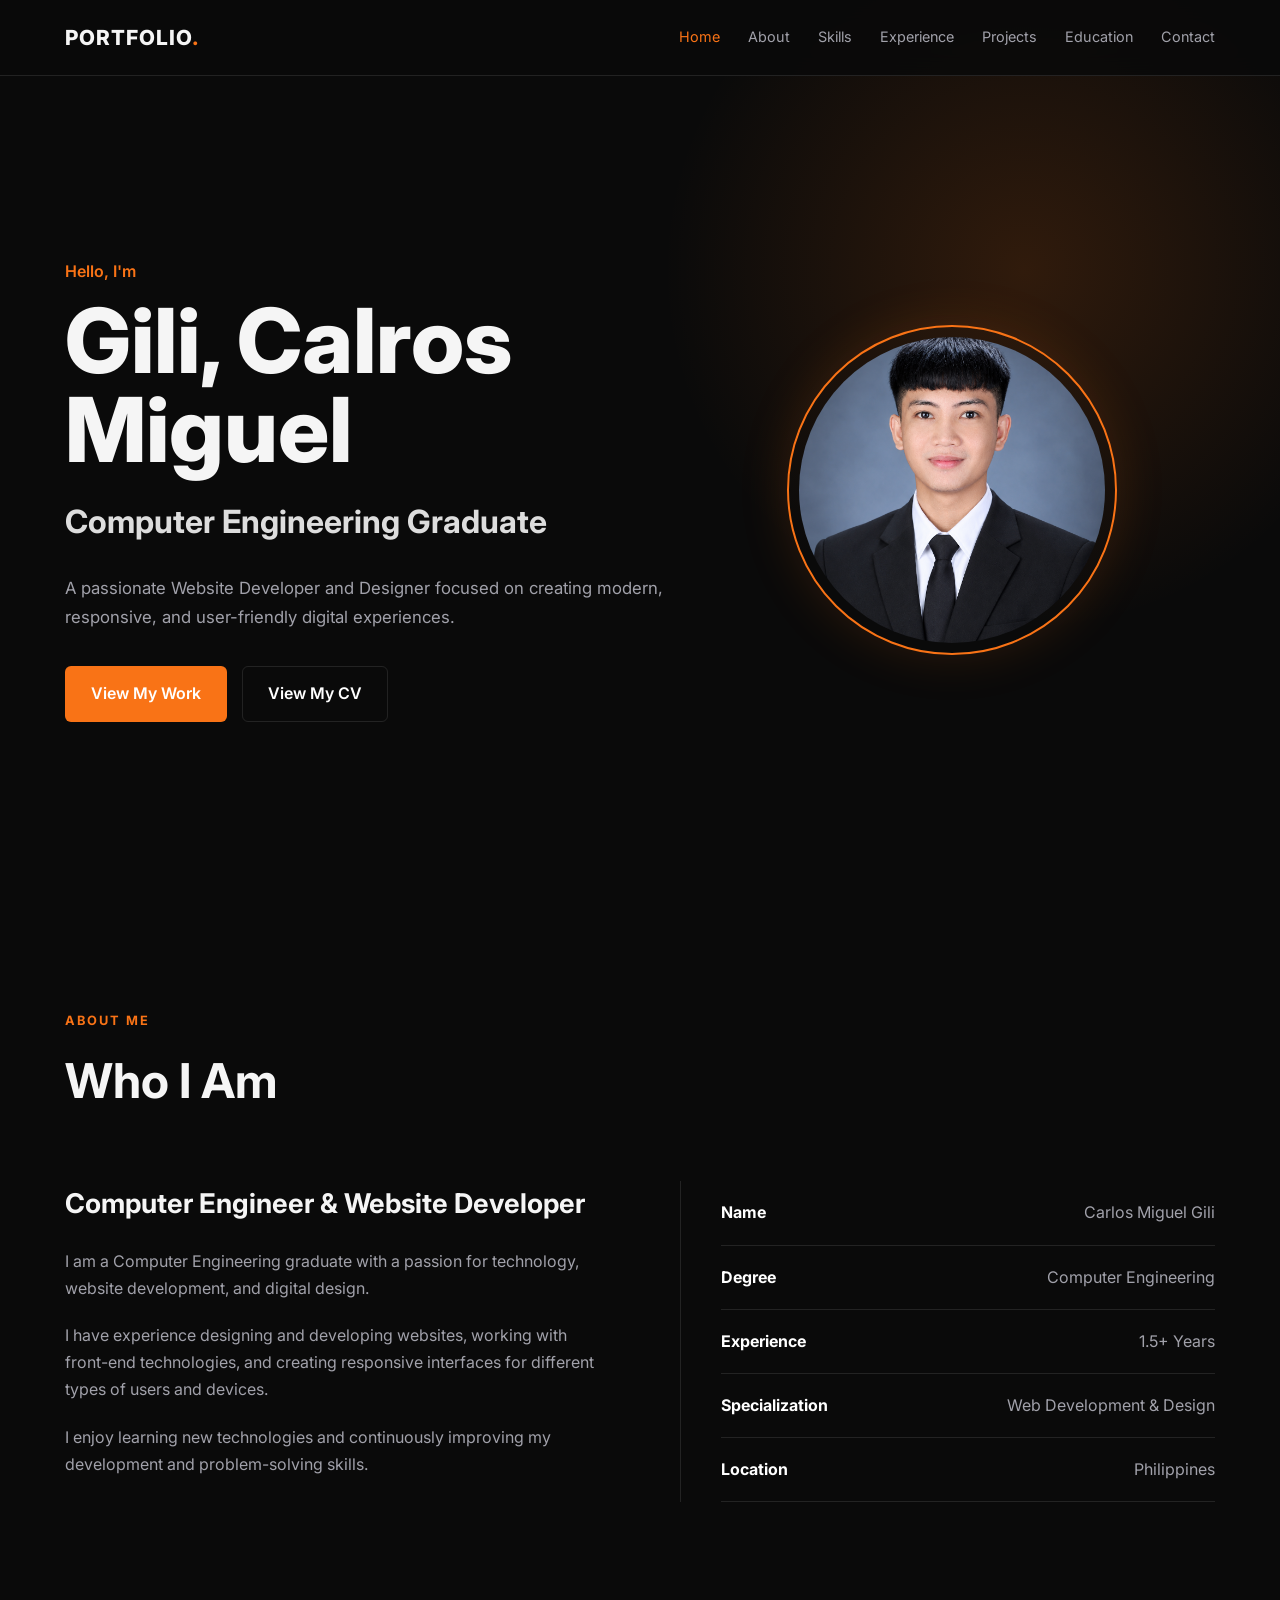
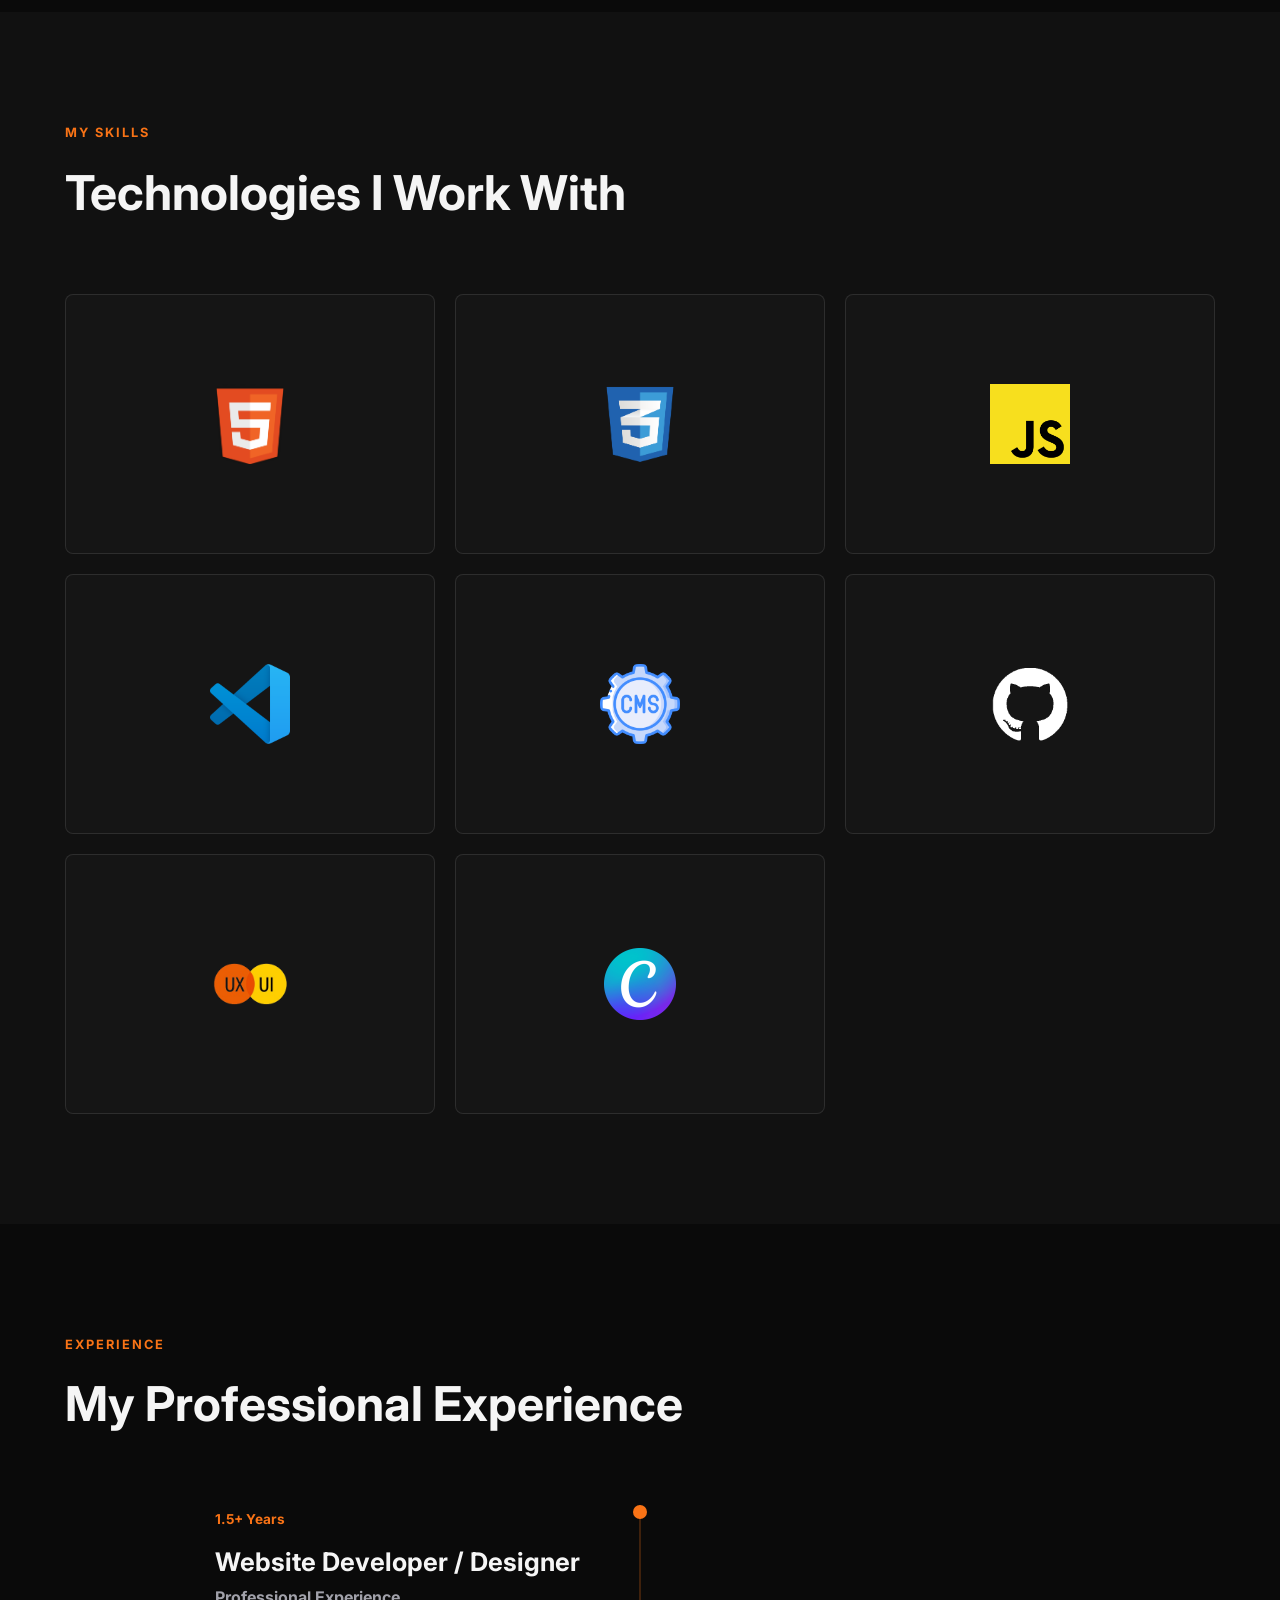
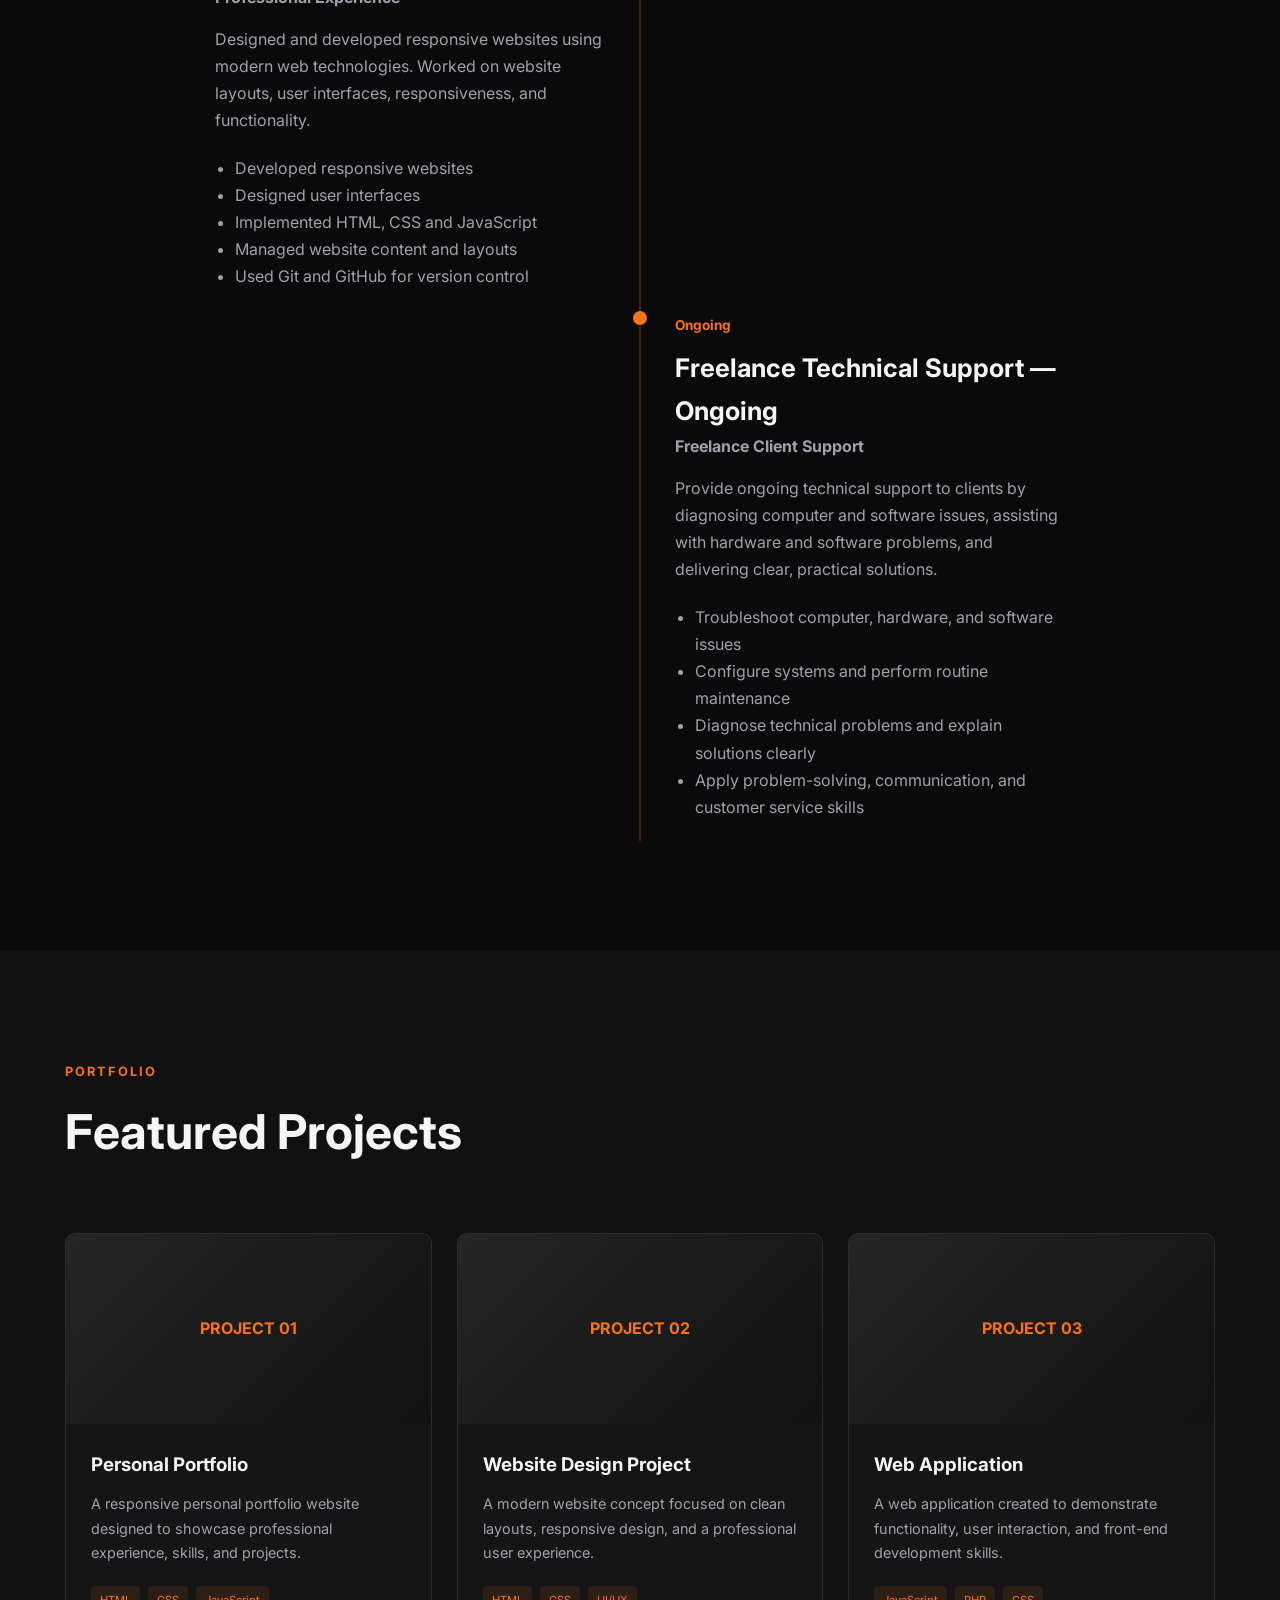
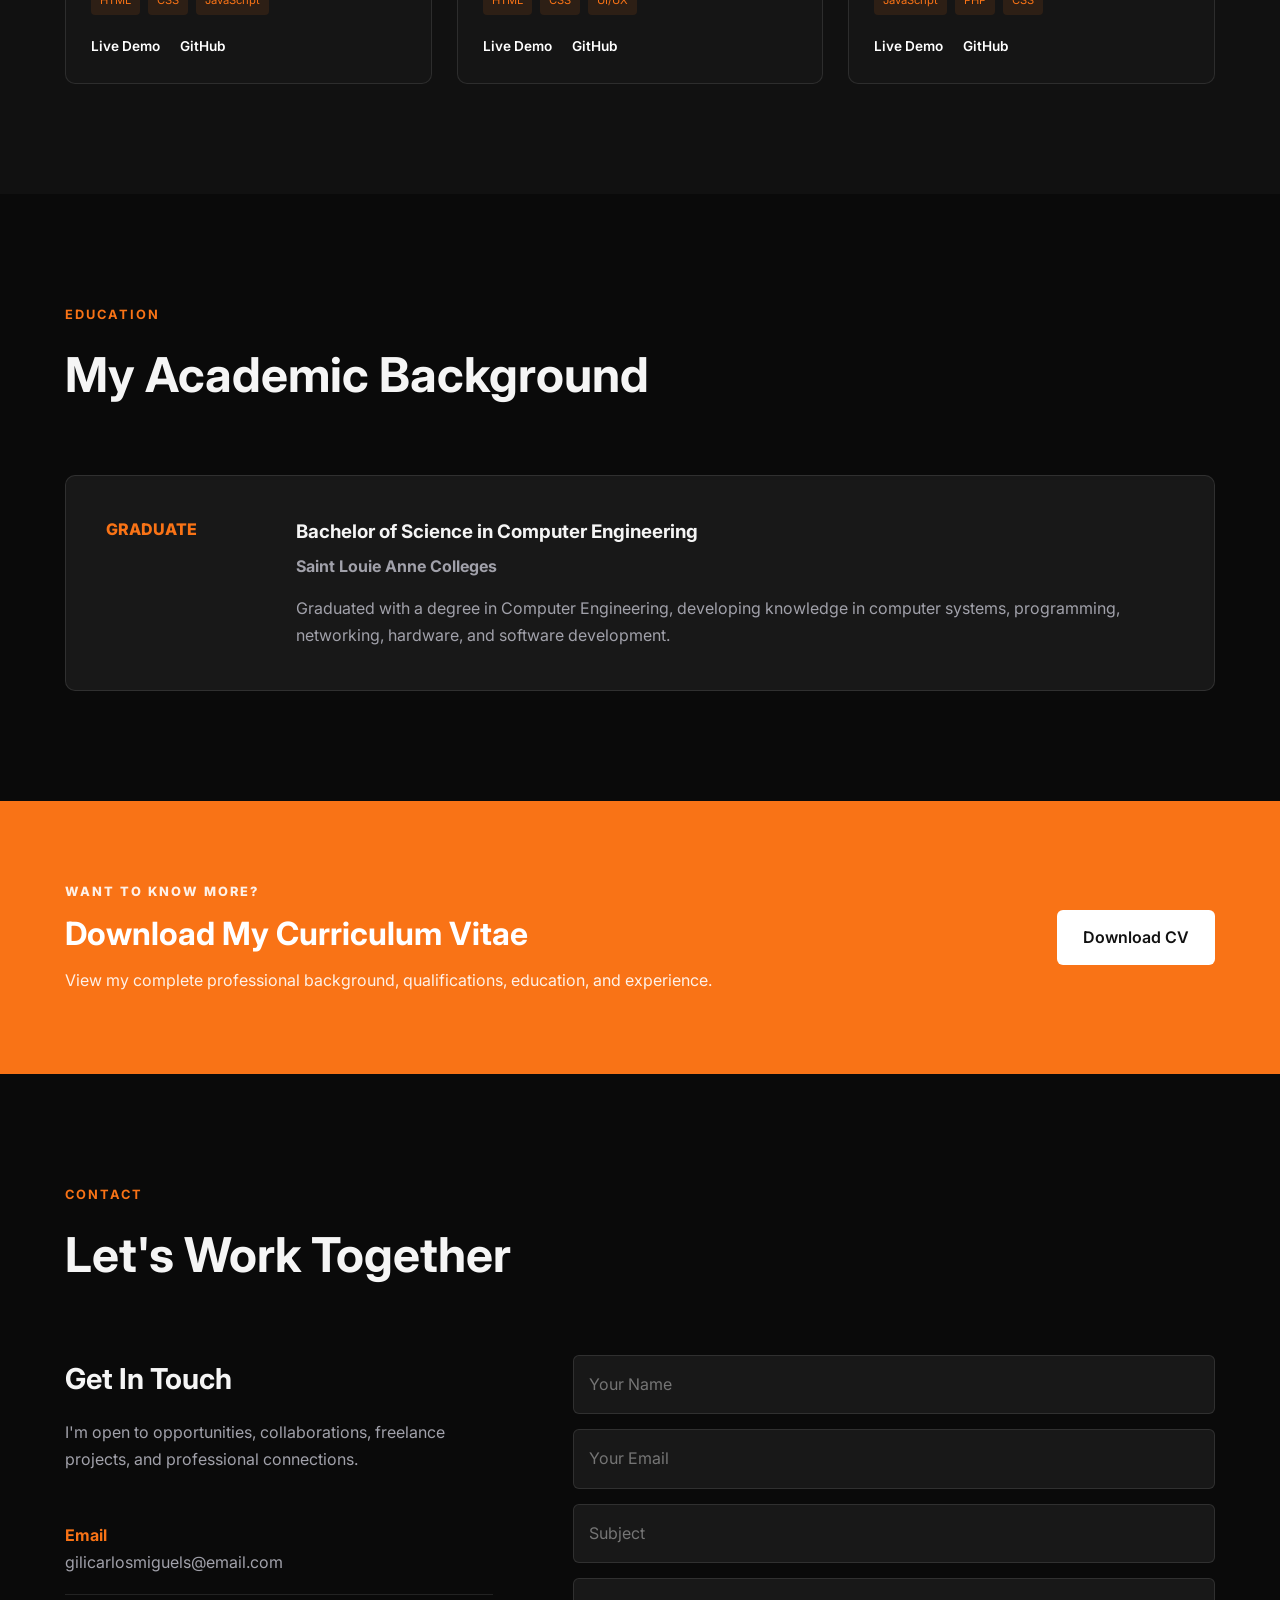
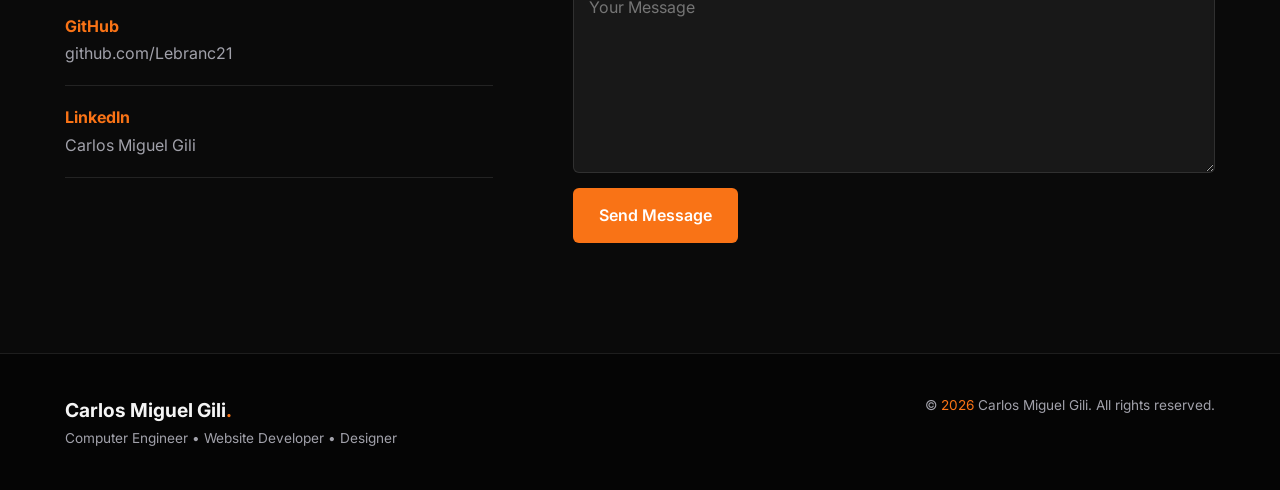
==== commit ee045664: "Updated Portfolio" ====
--- a/index.html
+++ b/index.html
@@ -70,7 +70,7 @@
               <a href="#projects" class="btn primary-btn"> View My Work </a>
 
               <a
-                href="assets/resume.pdf"
+                href="/Documents/Carlos Miguel Gili Curriculum Vitae (CV).pdf"
                 class="btn secondary-btn"
                 target="_blank"
               >
@@ -170,7 +170,10 @@
                 </div>
                 <div class="skill-card-back" aria-hidden="true">
                   <h3>HTML</h3>
-                  <p>Semantic and structured web pages.</p>
+                  <p>
+                    Building clean, structured, and accessible web experiences
+                    with strong content foundations.
+                  </p>
                 </div>
               </div>
             </button>
@@ -186,7 +189,10 @@
                 </div>
                 <div class="skill-card-back" aria-hidden="true">
                   <h3>CSS</h3>
-                  <p>Responsive layouts and modern UI design.</p>
+                  <p>
+                    Styling modern interfaces with responsive layouts, smooth
+                    visuals, and polished user-focused design.
+                  </p>
                 </div>
               </div>
             </button>
@@ -202,7 +208,29 @@
                 </div>
                 <div class="skill-card-back" aria-hidden="true">
                   <h3>JavaScript</h3>
-                  <p>Interactive and dynamic web experiences.</p>
+                  <p>
+                    Creating engaging interactions, dynamic functionalities, and
+                    user-friendly digital experiences that feel alive.
+                  </p>
+                </div>
+              </div>
+            </button>
+
+            <button class="skill-card" type="button" aria-pressed="false">
+              <div class="skill-card-inner">
+                <div class="skill-card-front" aria-hidden="true">
+                  <img
+                    class="skill-logo"
+                    src="Images/VSCode.png"
+                    alt="VS Code logo"
+                  />
+                </div>
+                <div class="skill-card-back" aria-hidden="true">
+                  <h3>VS Code</h3>
+                  <p>
+                    Writing, debugging, and refining code efficiently in a clean
+                    and productive development workflow.
+                  </p>
                 </div>
               </div>
             </button>
@@ -218,7 +246,10 @@
                 </div>
                 <div class="skill-card-back" aria-hidden="true">
                   <h3>CMS</h3>
-                  <p>Content management system development.</p>
+                  <p>
+                    Managing content-driven websites with flexible layouts and
+                    practical tools for easy updates and maintenance.
+                  </p>
                 </div>
               </div>
             </button>
@@ -234,7 +265,10 @@
                 </div>
                 <div class="skill-card-back" aria-hidden="true">
                   <h3>Git & GitHub</h3>
-                  <p>Version control and project deployment.</p>
+                  <p>
+                    Collaborating smoothly, tracking project progress, and
+                    keeping code organized with version control best practices.
+                  </p>
                 </div>
               </div>
             </button>
@@ -250,7 +284,29 @@
                 </div>
                 <div class="skill-card-back" aria-hidden="true">
                   <h3>UI/UX Design</h3>
-                  <p>Modern, clean, and user-friendly interfaces.</p>
+                  <p>
+                    Designing intuitive, visually appealing interfaces that make
+                    every user interaction feel simple and enjoyable.
+                  </p>
+                </div>
+              </div>
+            </button>
+
+            <button class="skill-card" type="button" aria-pressed="false">
+              <div class="skill-card-inner">
+                <div class="skill-card-front" aria-hidden="true">
+                  <img
+                    class="skill-logo"
+                    src="Images/Canva.png"
+                    alt="Canva logo"
+                  />
+                </div>
+                <div class="skill-card-back" aria-hidden="true">
+                  <h3>Canva</h3>
+                  <p>
+                    Crafting eye-catching graphics, branded visuals, and clean
+                    presentation layouts that stand out and communicate clearly.
+                  </p>
                 </div>
               </div>
             </button>
@@ -479,7 +535,7 @@
             </p>
           </div>
 
-          <a href="assets/resume.pdf" class="btn primary-btn" download>
+          <a href="/Documents/Carlos Miguel Gili Curriculum Vitae (CV).pdf" class="btn primary-btn" download>
             Download CV
           </a>
         </div>
@@ -535,7 +591,7 @@
             <form
               class="contact-form"
               id="contactForm"
-              action="https://formsubmit.co/gilicarlosmiguels@email.com"
+              action="https://formsubmit.co/gilicarlosmiguels@gmail.com"
               method="POST"
             >
               <input
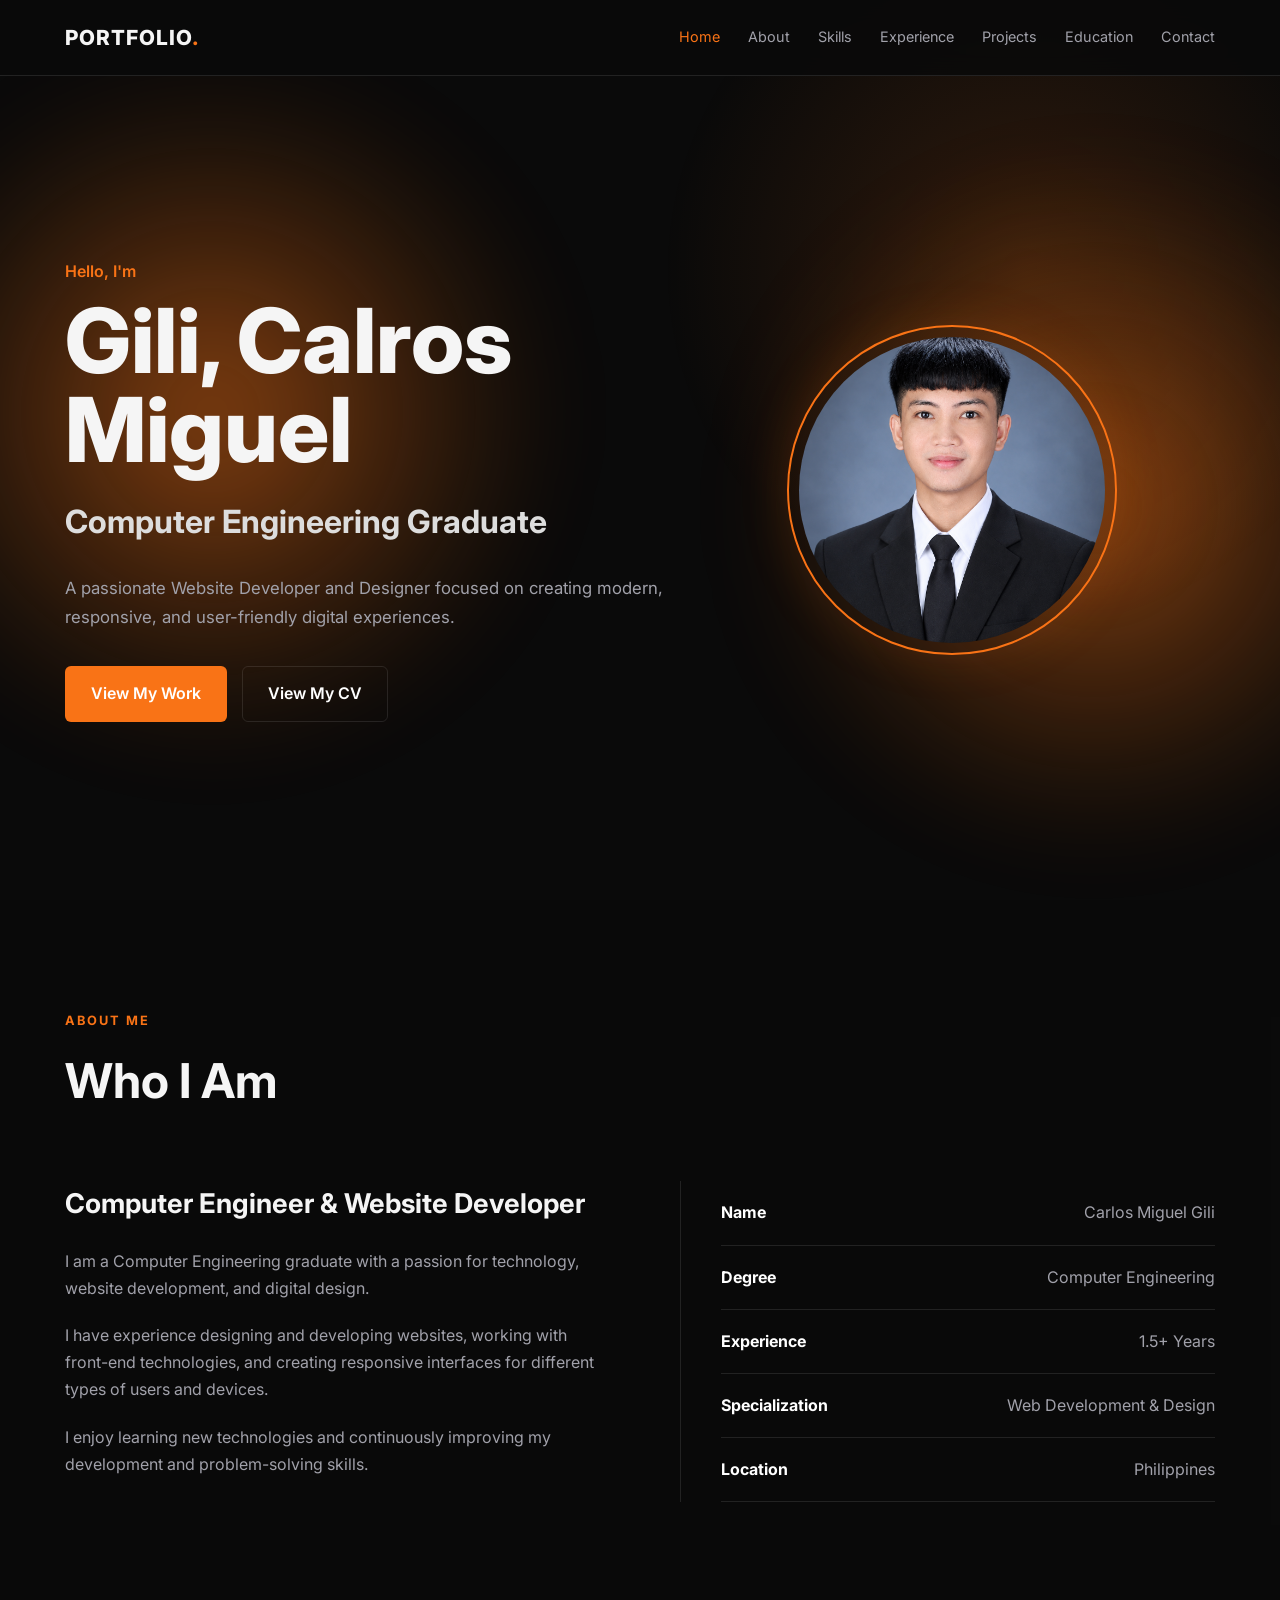
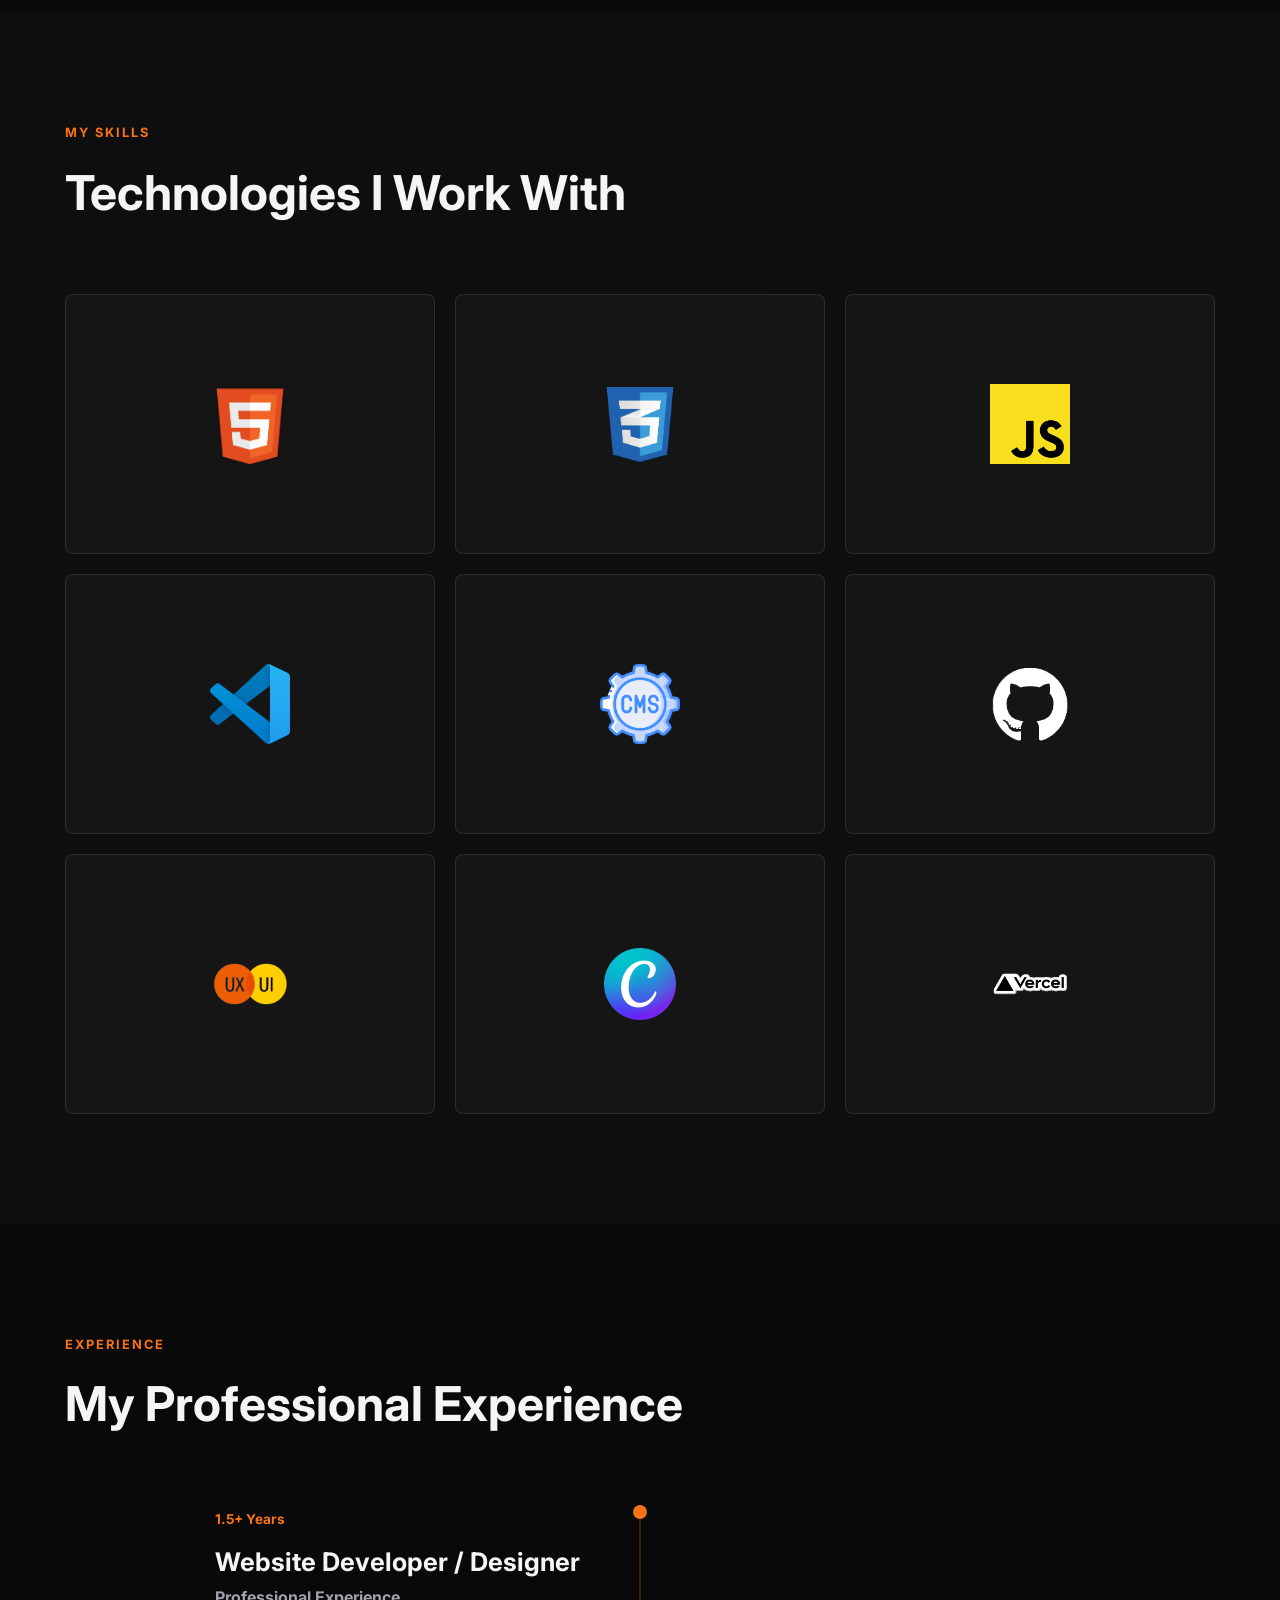
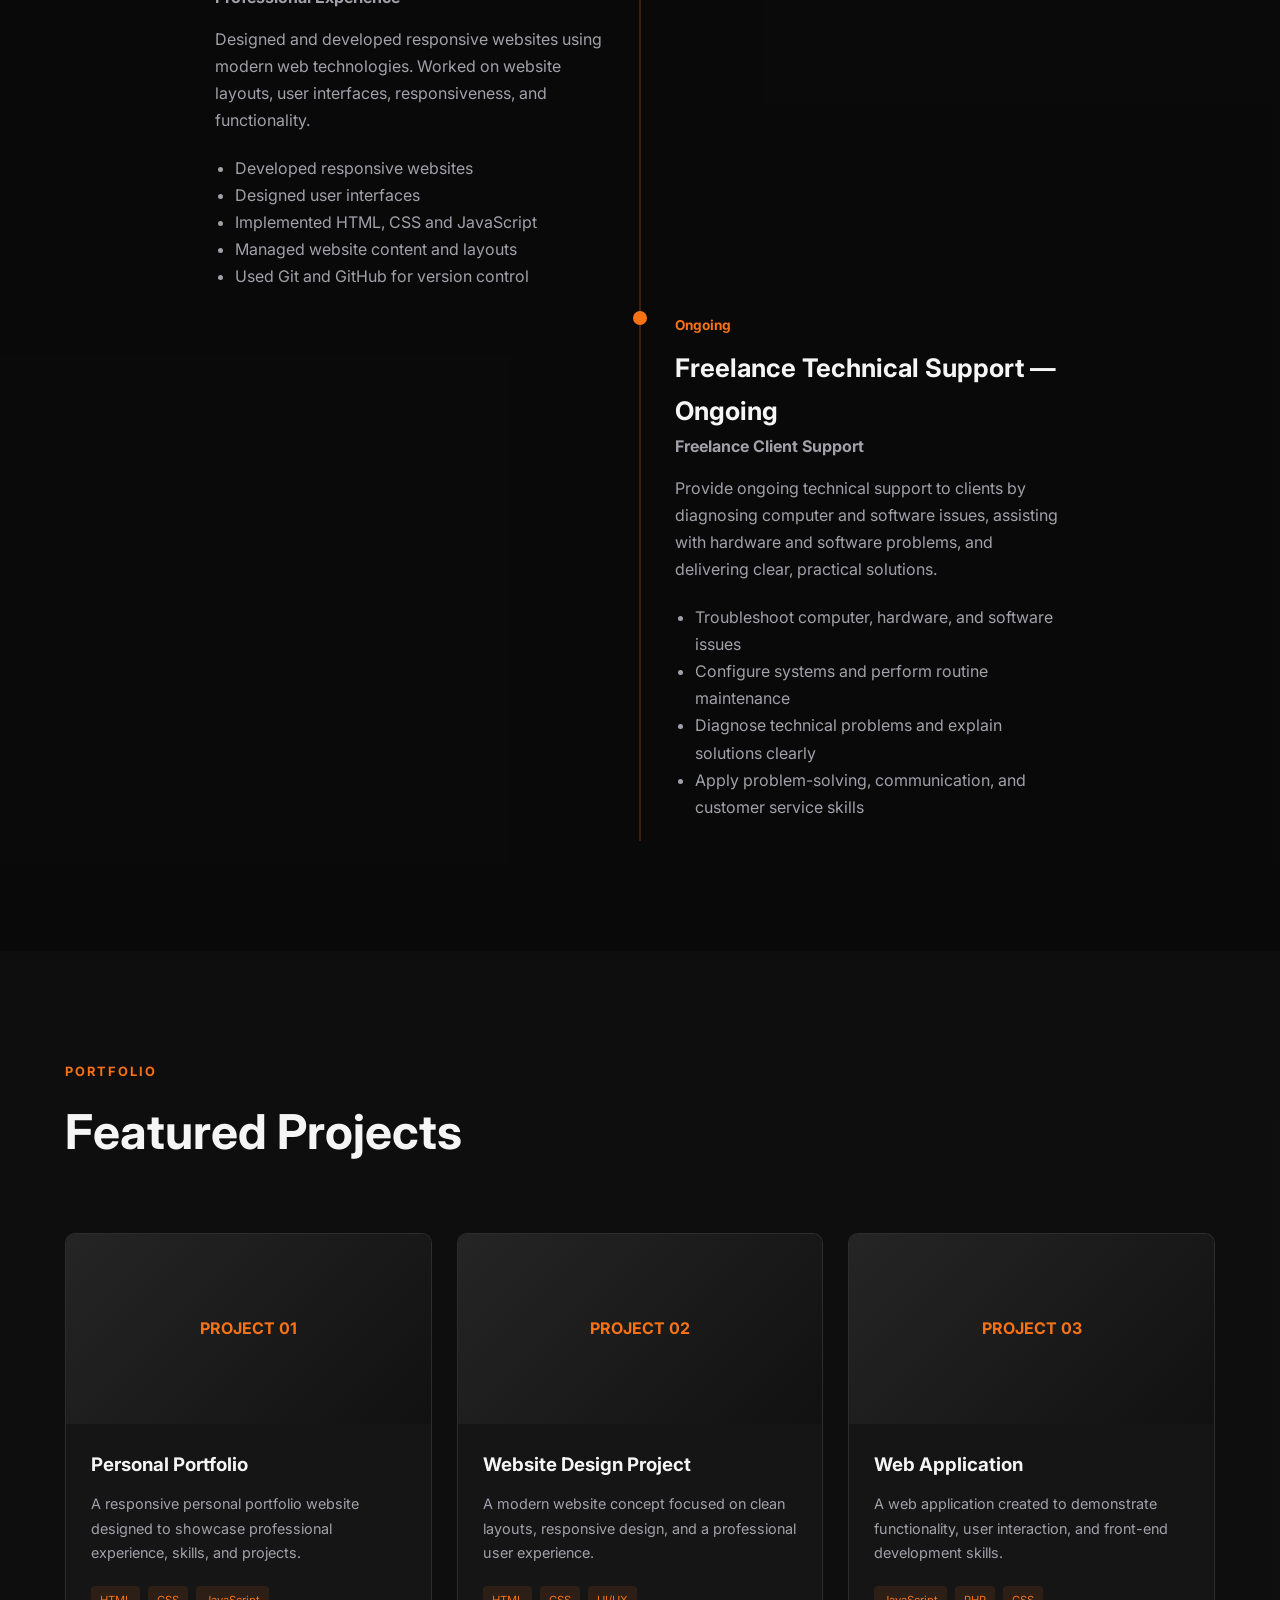
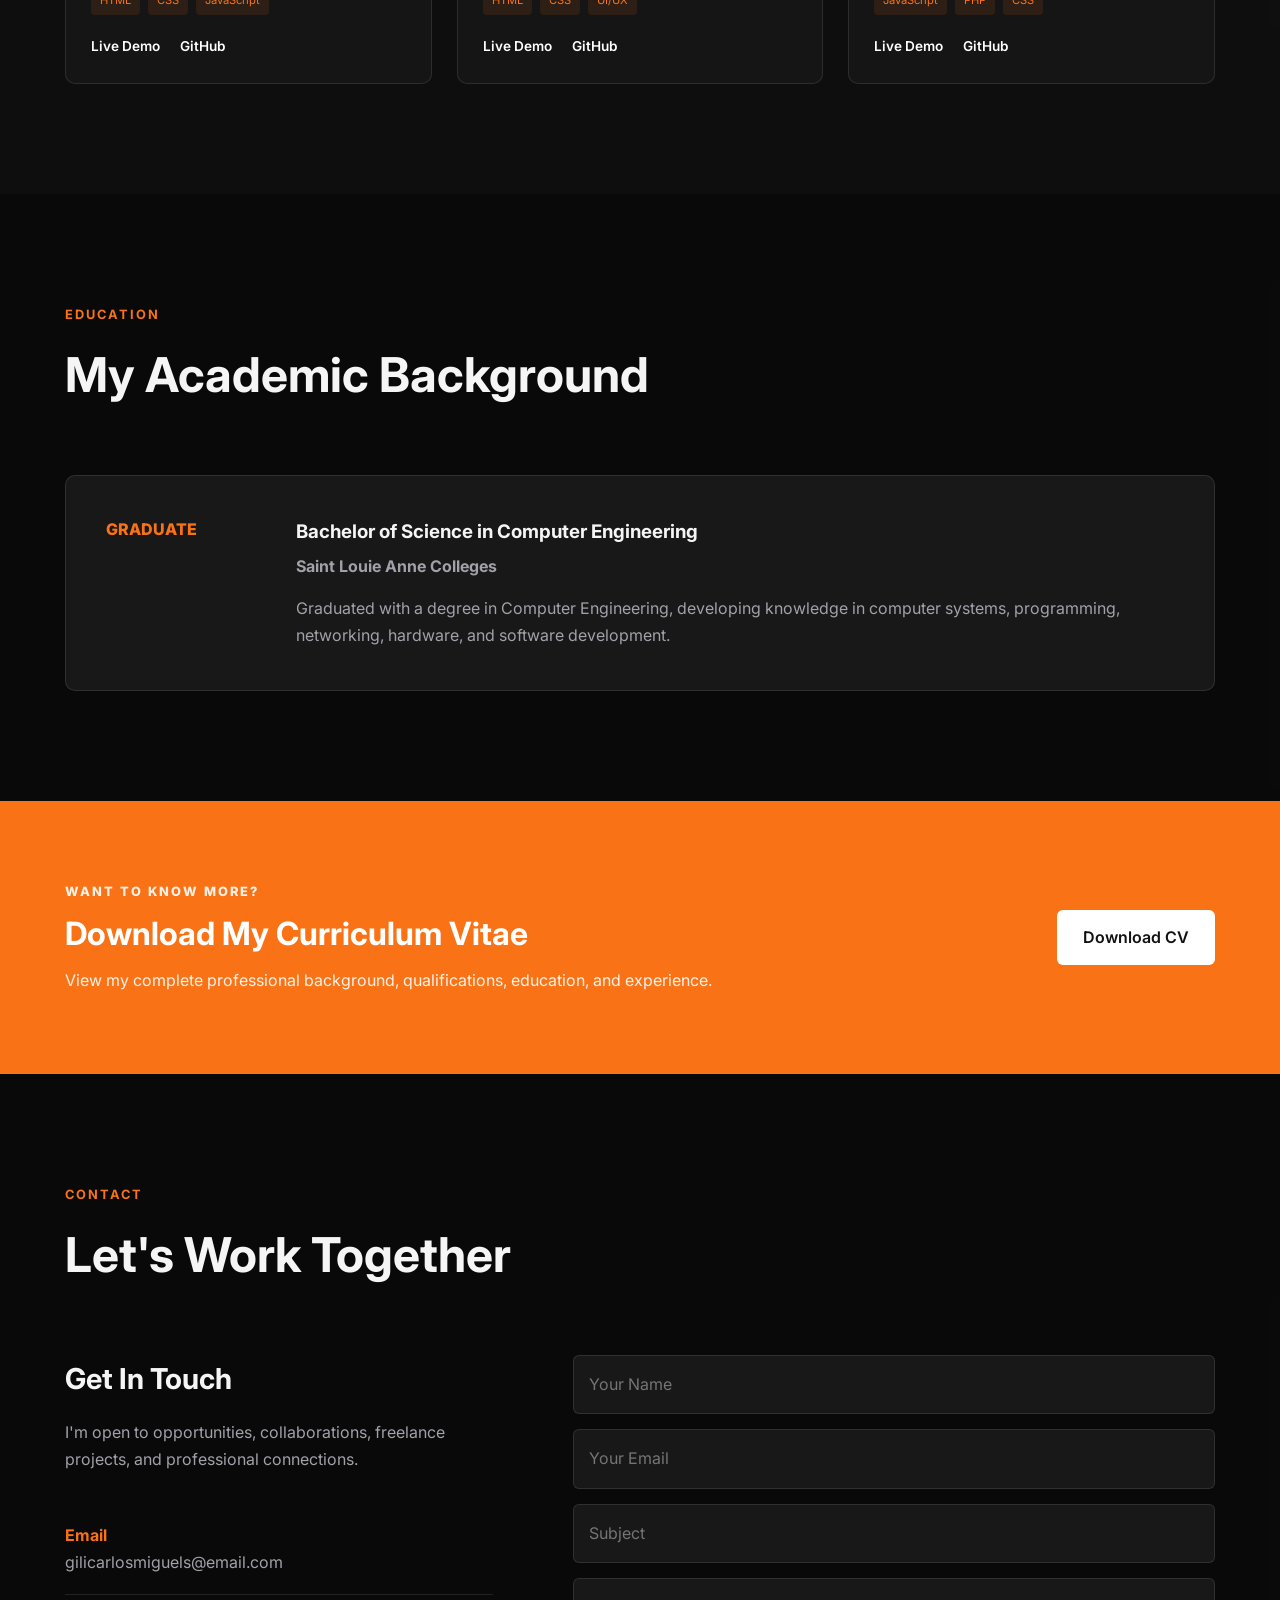
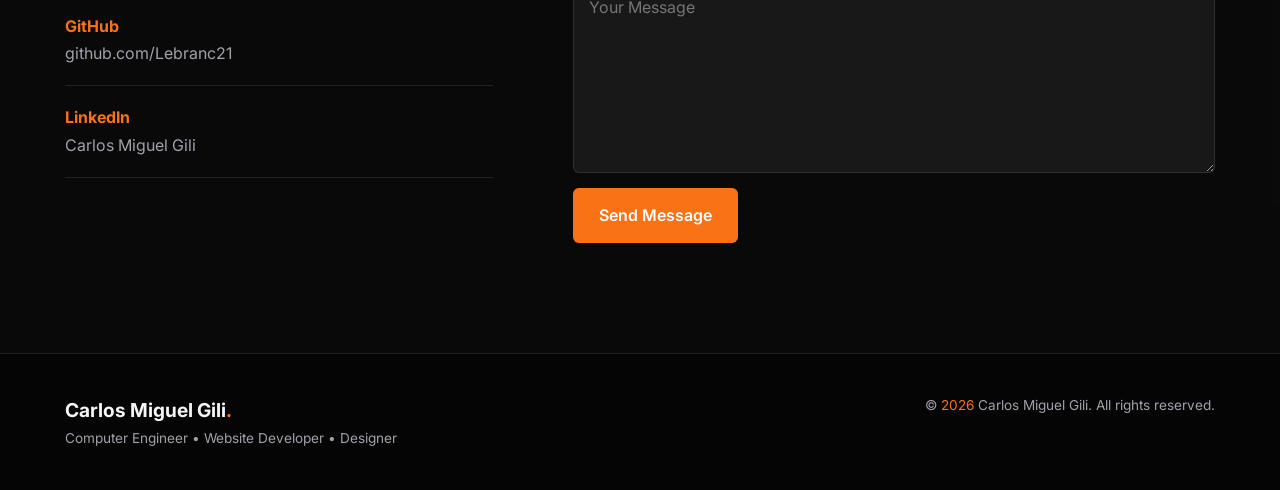
==== commit d0a775fd: "Updated Portfolio" ====
--- a/index.html
+++ b/index.html
@@ -310,6 +310,25 @@
                 </div>
               </div>
             </button>
+
+            <button class="skill-card" type="button" aria-pressed="false">
+              <div class="skill-card-inner">
+                <div class="skill-card-front" aria-hidden="true">
+                  <img
+                    class="skill-logo"
+                    src="Images/Vercel.png"
+                    alt="Vercel logo"
+                  />
+                </div>
+                <div class="skill-card-back" aria-hidden="true">
+                  <h3>Vercel</h3>
+                  <p>
+                    Deploying websites with streamlined workflows, fast
+                    performance, and reliable hosting for modern projects.
+                  </p>
+                </div>
+              </div>
+            </button>
           </div>
         </div>
       </section>
@@ -535,7 +554,11 @@
             </p>
           </div>
 
-          <a href="/Documents/Carlos Miguel Gili Curriculum Vitae (CV).pdf" class="btn primary-btn" download>
+          <a
+            href="/Documents/Carlos Miguel Gili Curriculum Vitae (CV).pdf"
+            class="btn primary-btn"
+            download
+          >
             Download CV
           </a>
         </div>
@@ -594,11 +617,7 @@
               action="https://formsubmit.co/gilicarlosmiguels@gmail.com"
               method="POST"
             >
-              <input
-                type="hidden"
-                name="_template"
-                value="table"
-              />
+              <input type="hidden" name="_template" value="table" />
 
               <input type="text" name="name" placeholder="Your Name" required />
 
--- a/style.css
+++ b/style.css
@@ -13,10 +13,83 @@
 }
 
 body {
+  position: relative;
   font-family: "Inter", sans-serif;
   background: #0a0a0a;
   color: #f5f5f5;
   line-height: 1.7;
+  overflow-x: hidden;
+  isolation: isolate;
+}
+
+body::before,
+body::after {
+  content: "";
+  position: fixed;
+  width: 680px;
+  height: 680px;
+  border-radius: 50%;
+  background: radial-gradient(
+    circle,
+    rgba(249, 115, 22, 0.58) 0%,
+    rgba(249, 115, 22, 0.34) 25%,
+    rgba(249, 115, 22, 0.14) 50%,
+    transparent 72%
+  );
+  filter: blur(55px);
+  opacity: 0.95;
+  z-index: 0;
+  pointer-events: none;
+  animation: glowFloat 12s ease-in-out infinite alternate;
+}
+
+main,
+footer {
+  position: relative;
+  z-index: 1;
+}
+
+body::before {
+  top: 8%;
+  left: -10%;
+}
+
+body::after {
+  right: -12%;
+  bottom: 6%;
+  animation-name: glowFloatReverse;
+  animation-delay: 2s;
+}
+
+@keyframes glowFloat {
+  0% {
+    transform: translate3d(-8vw, -5vh, 0) scale(0.82);
+  }
+  50% {
+    transform: translate3d(12vw, 12vh, 0) scale(1.15);
+  }
+  100% {
+    transform: translate3d(24vw, -8vh, 0) scale(0.95);
+  }
+}
+
+@keyframes glowFloatReverse {
+  0% {
+    transform: translate3d(10vw, 8vh, 0) scale(1);
+  }
+  50% {
+    transform: translate3d(-14vw, -10vh, 0) scale(0.8);
+  }
+  100% {
+    transform: translate3d(-22vw, 10vh, 0) scale(1.15);
+  }
+}
+
+@media (prefers-reduced-motion: reduce) {
+  body::before,
+  body::after {
+    animation: none;
+  }
 }
 
 a {
@@ -239,14 +312,22 @@
 
   border: 1px solid transparent;
 
-  transition: transform 0.2s ease, filter 0.2s ease, background 0.2s ease,
-    border-color 0.2s ease, color 0.2s ease;
+  transition:
+    transform 0.2s ease,
+    filter 0.2s ease,
+    background 0.2s ease,
+    border-color 0.2s ease,
+    color 0.2s ease;
 }
 
 button:not(.skill-card),
 .btn {
-  transition: transform 0.2s ease, filter 0.2s ease, background 0.2s ease,
-    border-color 0.2s ease, color 0.2s ease;
+  transition:
+    transform 0.2s ease,
+    filter 0.2s ease,
+    background 0.2s ease,
+    border-color 0.2s ease,
+    color 0.2s ease;
 }
 
 button:not(.skill-card):hover,
@@ -348,11 +429,11 @@
 .section {
   padding: 110px 0;
 
-  background: var(--black);
+  background: rgba(10, 10, 10, 0.82);
 }
 
 .dark-section {
-  background: var(--dark);
+  background: rgba(17, 17, 17, 0.82);
 }
 
 .section-heading {
@@ -466,7 +547,9 @@
 
   cursor: pointer;
 
-  transition: transform 0.2s ease, box-shadow 0.2s ease;
+  transition:
+    transform 0.2s ease,
+    box-shadow 0.2s ease;
 }
 
 .skill-card-inner {
@@ -579,7 +662,6 @@
   font-size: 1rem;
 
   font-weight: 800;
-
 }
 
 /* =========================
@@ -800,7 +882,9 @@
 
   display: inline-block;
 
-  transition: transform 0.2s ease, color 0.2s ease;
+  transition:
+    transform 0.2s ease,
+    color 0.2s ease;
 }
 
 .project-links a:hover {
@@ -982,7 +1066,7 @@
 ========================= */
 
 footer {
-  background: #050505;
+  background: rgba(5, 5, 5, 0.86);
 
   border-top: 1px solid var(--border);
 
@@ -1013,6 +1097,8 @@
 
 .back-to-top {
   position: fixed;
+
+  z-index: 1001;
 
   right: 25px;
 
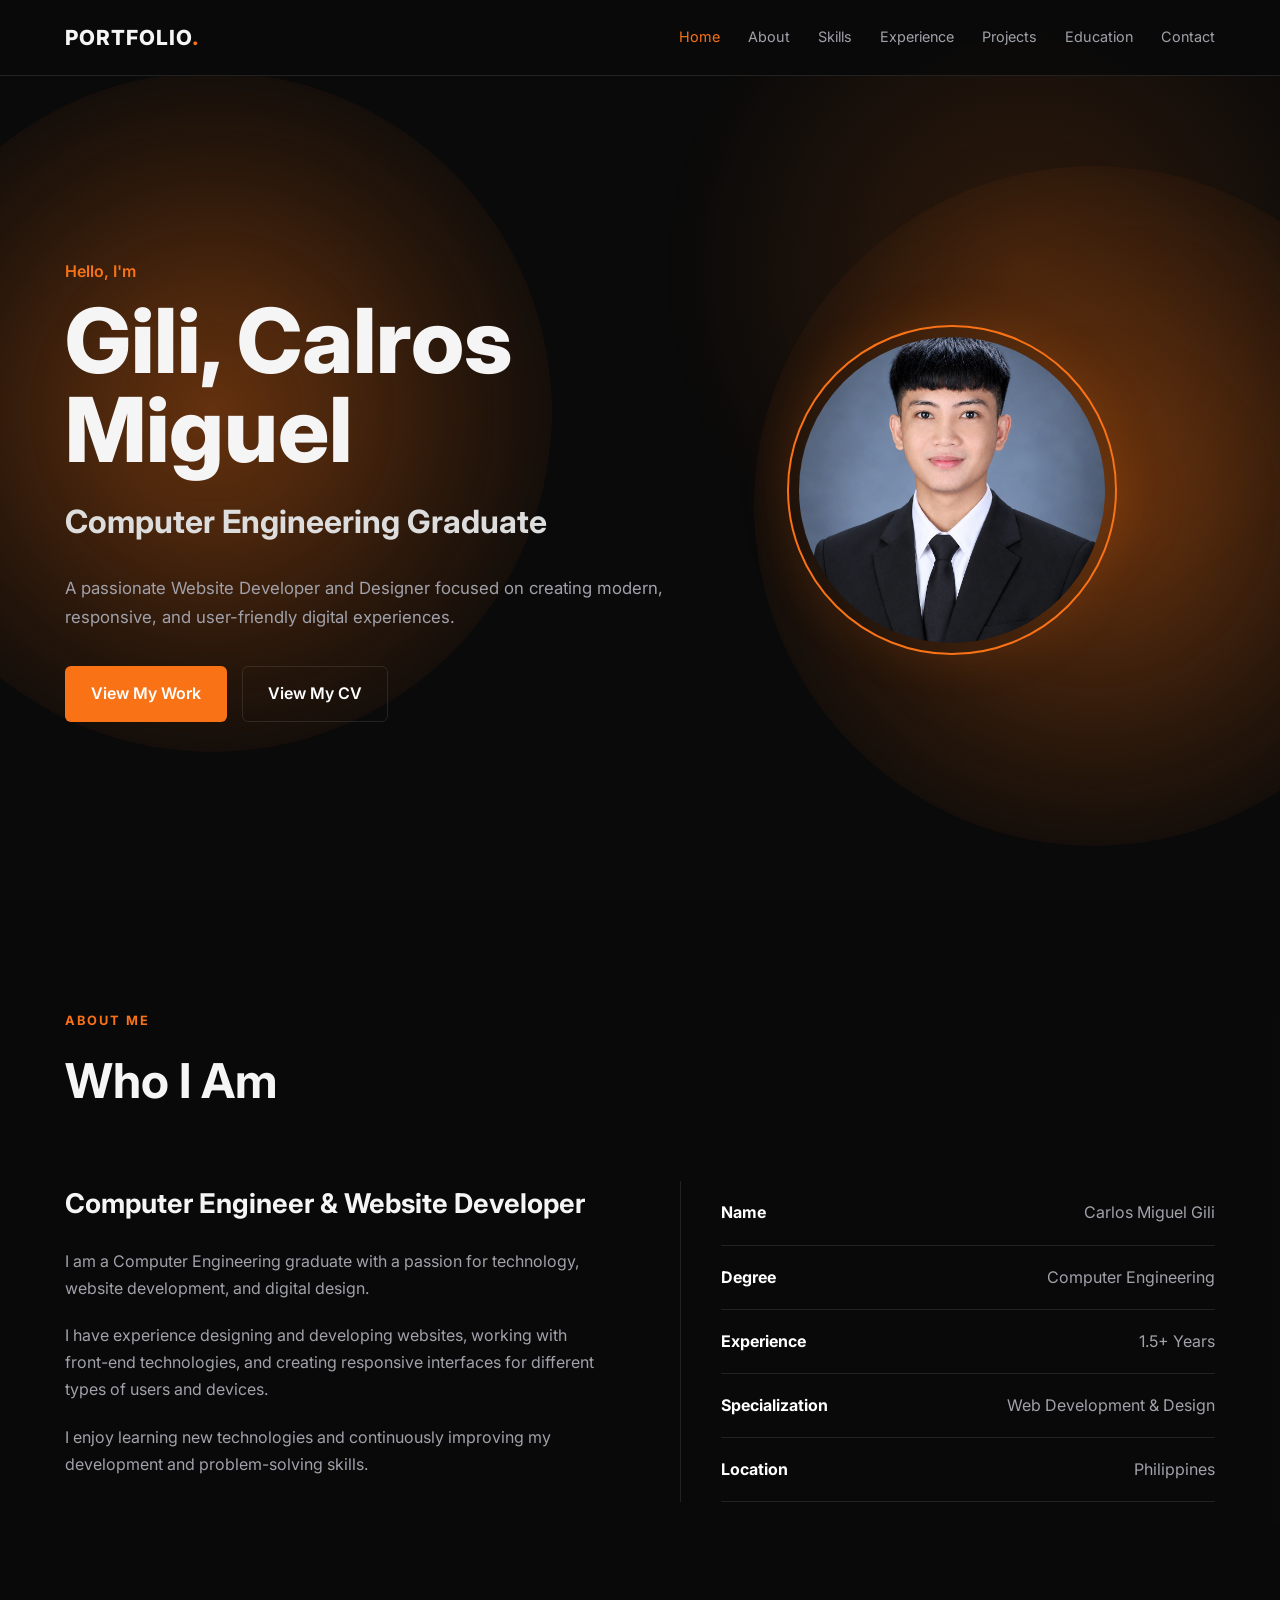
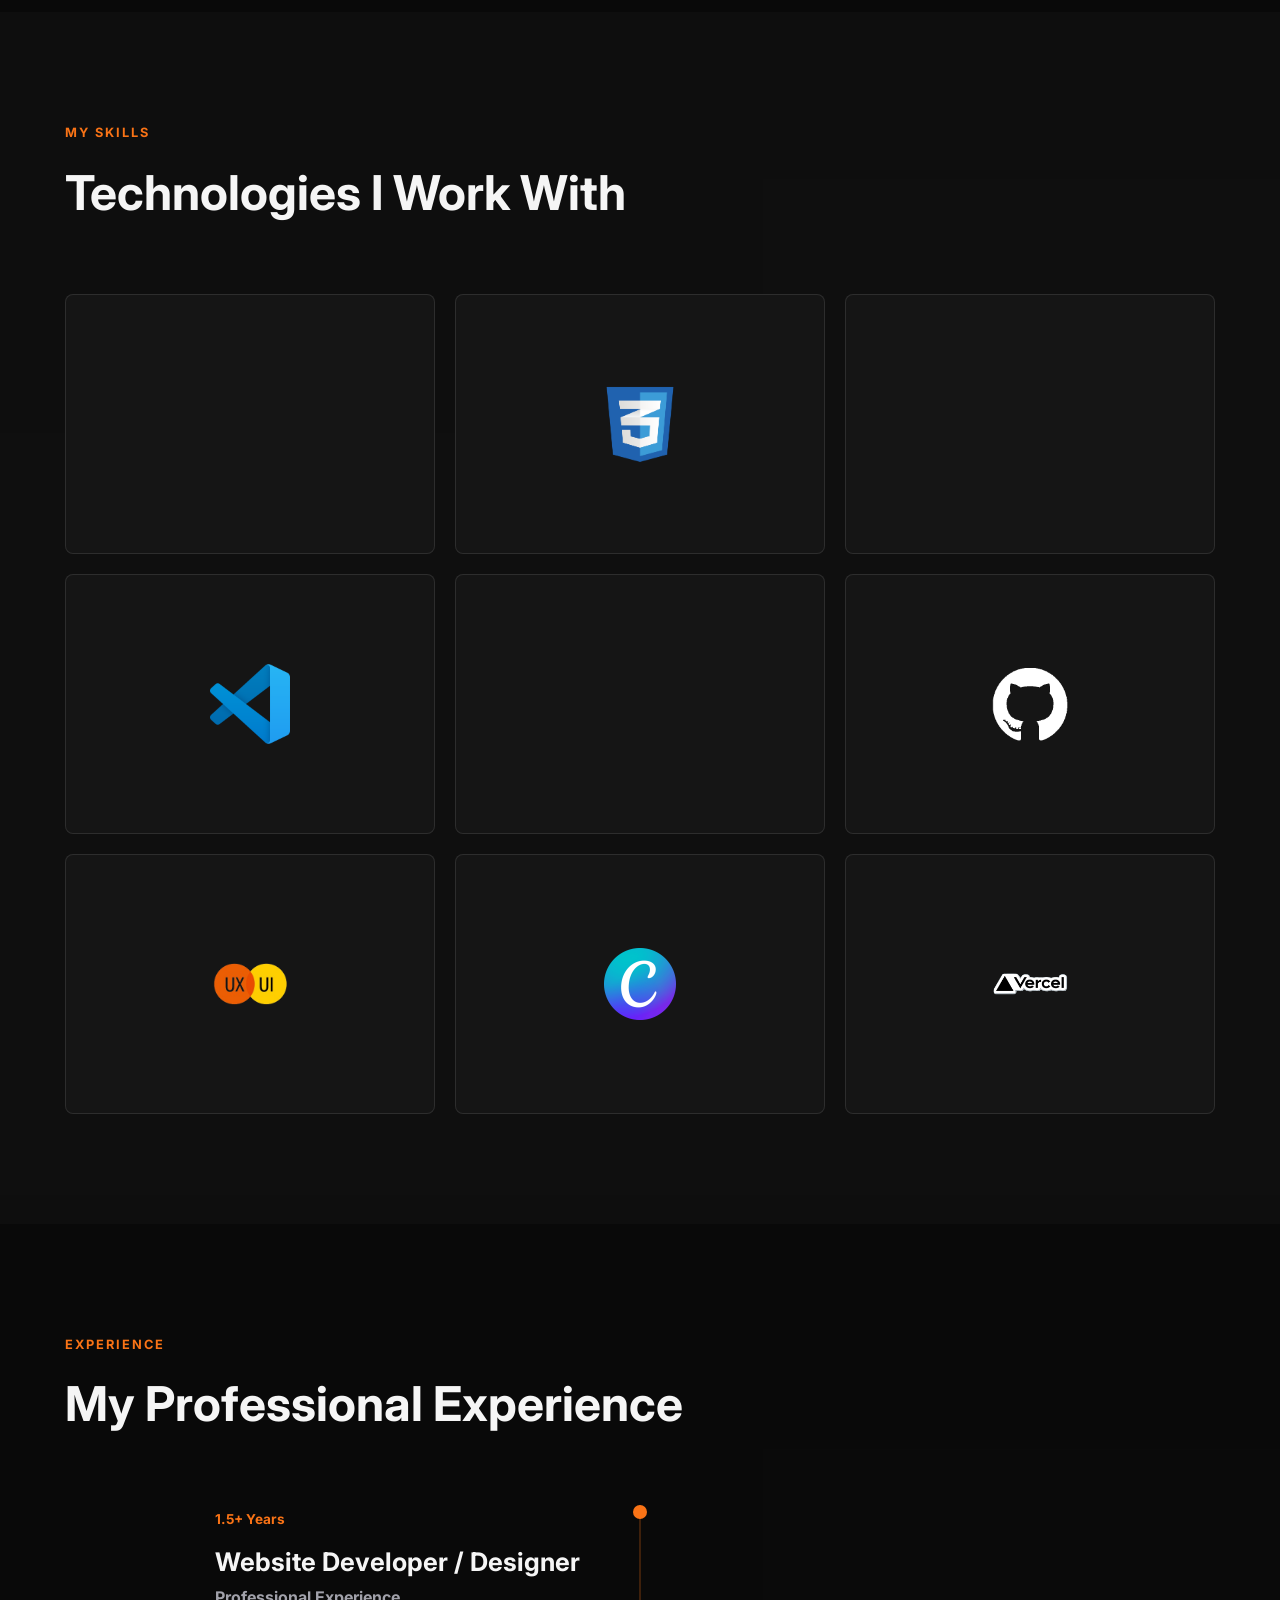
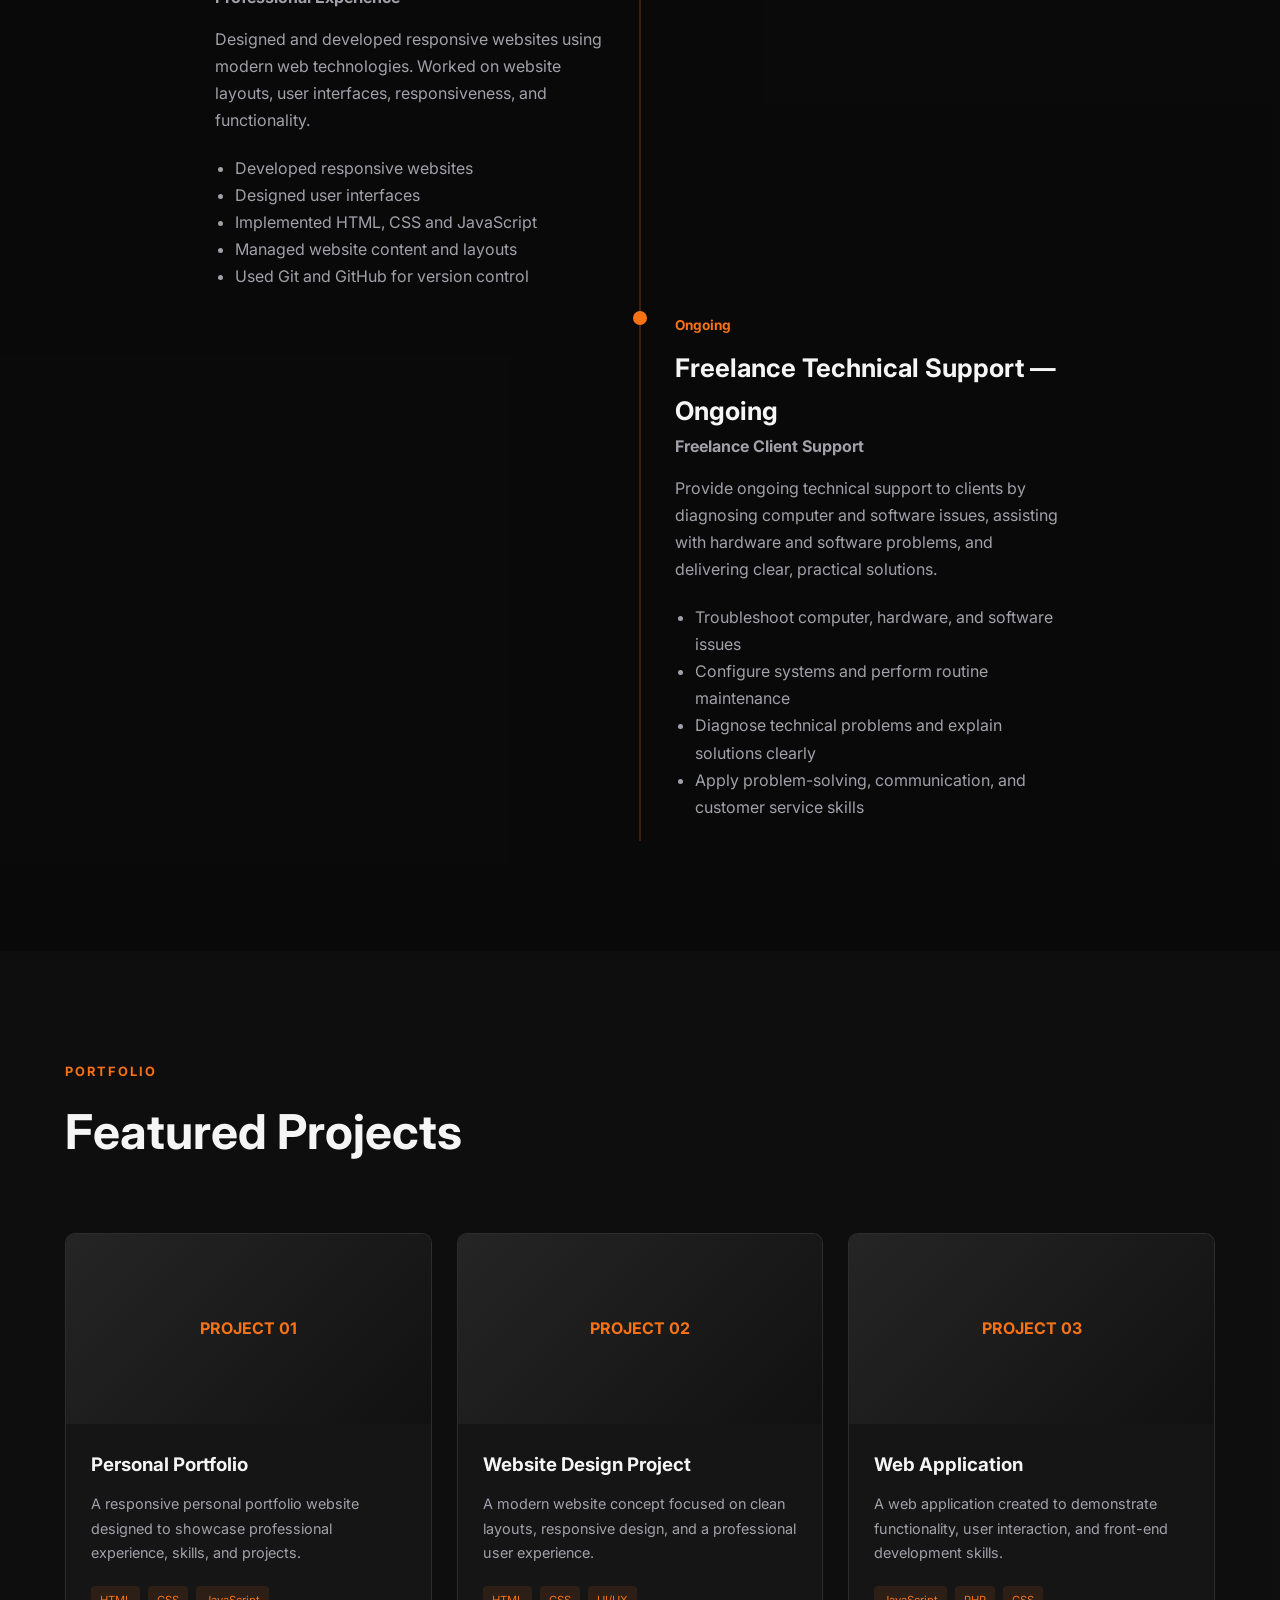
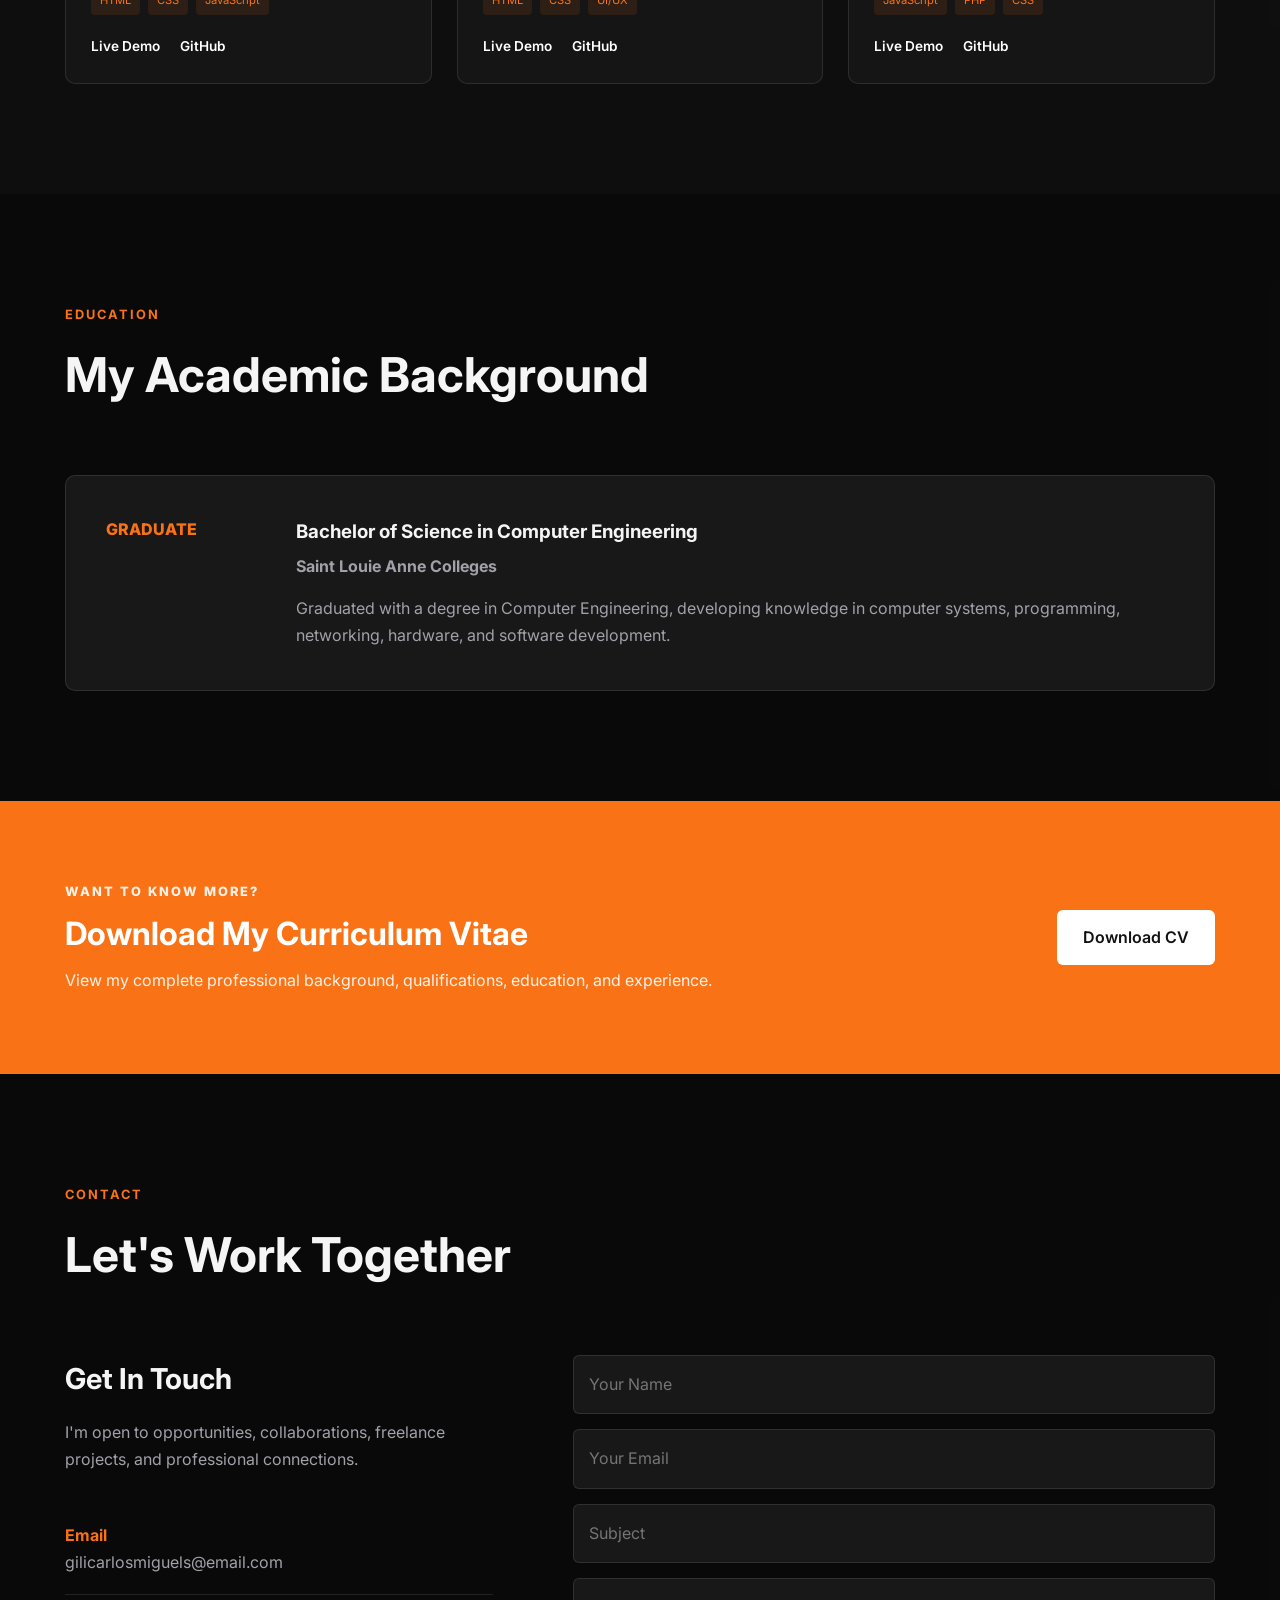
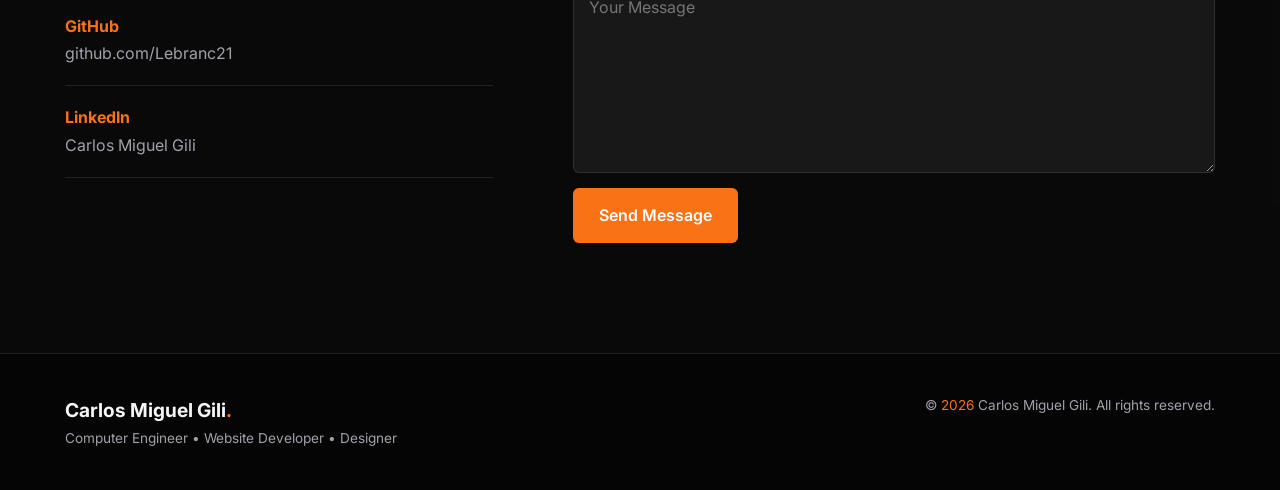
==== commit f81818b1: "Updated Portfolio" ====
--- a/index.html
+++ b/index.html
@@ -10,6 +10,9 @@
     />
 
     <title>Gili, Calros Miguel | Computer Engineer & Web Developer</title>
+
+    <link rel="icon" type="image/png" href="Images/Profile.png" />
+    <link rel="apple-touch-icon" href="Images/Profile.png" />
 
     <link rel="stylesheet" href="style.css" />
 
@@ -81,7 +84,12 @@
 
           <div class="hero-image">
             <div class="profile-circle">
-              <img src="Images/Profile.png" alt="Profile photo" />
+              <img
+                src="Images/Profile.png"
+                alt="Profile photo"
+                decoding="async"
+                fetchpriority="high"
+              />
             </div>
           </div>
         </div>
@@ -166,6 +174,8 @@
                     class="skill-logo"
                     src="Images/HTML.png"
                     alt="HTML logo placeholder"
+                    loading="lazy"
+                    decoding="async"
                   />
                 </div>
                 <div class="skill-card-back" aria-hidden="true">
@@ -185,6 +195,8 @@
                     class="skill-logo"
                     src="Images/CSS.png"
                     alt="CSS logo placeholder"
+                    loading="lazy"
+                    decoding="async"
                   />
                 </div>
                 <div class="skill-card-back" aria-hidden="true">
@@ -204,6 +216,8 @@
                     class="skill-logo"
                     src="Images/JS.png"
                     alt="JavaScript logo placeholder"
+                    loading="lazy"
+                    decoding="async"
                   />
                 </div>
                 <div class="skill-card-back" aria-hidden="true">
@@ -223,6 +237,8 @@
                     class="skill-logo"
                     src="Images/VSCode.png"
                     alt="VS Code logo"
+                    loading="lazy"
+                    decoding="async"
                   />
                 </div>
                 <div class="skill-card-back" aria-hidden="true">
@@ -242,6 +258,8 @@
                     class="skill-logo"
                     src="Images/CMS Logo.png"
                     alt="CMS logo placeholder"
+                    loading="lazy"
+                    decoding="async"
                   />
                 </div>
                 <div class="skill-card-back" aria-hidden="true">
@@ -261,6 +279,8 @@
                     class="skill-logo"
                     src="Images/GitHub.png"
                     alt="Git and GitHub logo placeholder"
+                    loading="lazy"
+                    decoding="async"
                   />
                 </div>
                 <div class="skill-card-back" aria-hidden="true">
@@ -280,6 +300,8 @@
                     class="skill-logo"
                     src="Images/UI_UX.png"
                     alt="UI/UX logo placeholder"
+                    loading="lazy"
+                    decoding="async"
                   />
                 </div>
                 <div class="skill-card-back" aria-hidden="true">
@@ -299,6 +321,8 @@
                     class="skill-logo"
                     src="Images/Canva.png"
                     alt="Canva logo"
+                    loading="lazy"
+                    decoding="async"
                   />
                 </div>
                 <div class="skill-card-back" aria-hidden="true">
@@ -318,6 +342,8 @@
                     class="skill-logo"
                     src="Images/Vercel.png"
                     alt="Vercel logo"
+                    loading="lazy"
+                    decoding="async"
                   />
                 </div>
                 <div class="skill-card-back" aria-hidden="true">
--- a/style.css
+++ b/style.css
@@ -31,16 +31,16 @@
   border-radius: 50%;
   background: radial-gradient(
     circle,
-    rgba(249, 115, 22, 0.58) 0%,
-    rgba(249, 115, 22, 0.34) 25%,
-    rgba(249, 115, 22, 0.14) 50%,
-    transparent 72%
+    rgba(249, 115, 22, 0.38) 0%,
+    rgba(249, 115, 22, 0.28) 24%,
+    rgba(249, 115, 22, 0.15) 48%,
+    rgba(249, 115, 22, 0.06) 68%,
+    transparent 82%
   );
-  filter: blur(55px);
-  opacity: 0.95;
   z-index: 0;
   pointer-events: none;
   animation: glowFloat 12s ease-in-out infinite alternate;
+  will-change: transform;
 }
 
 main,
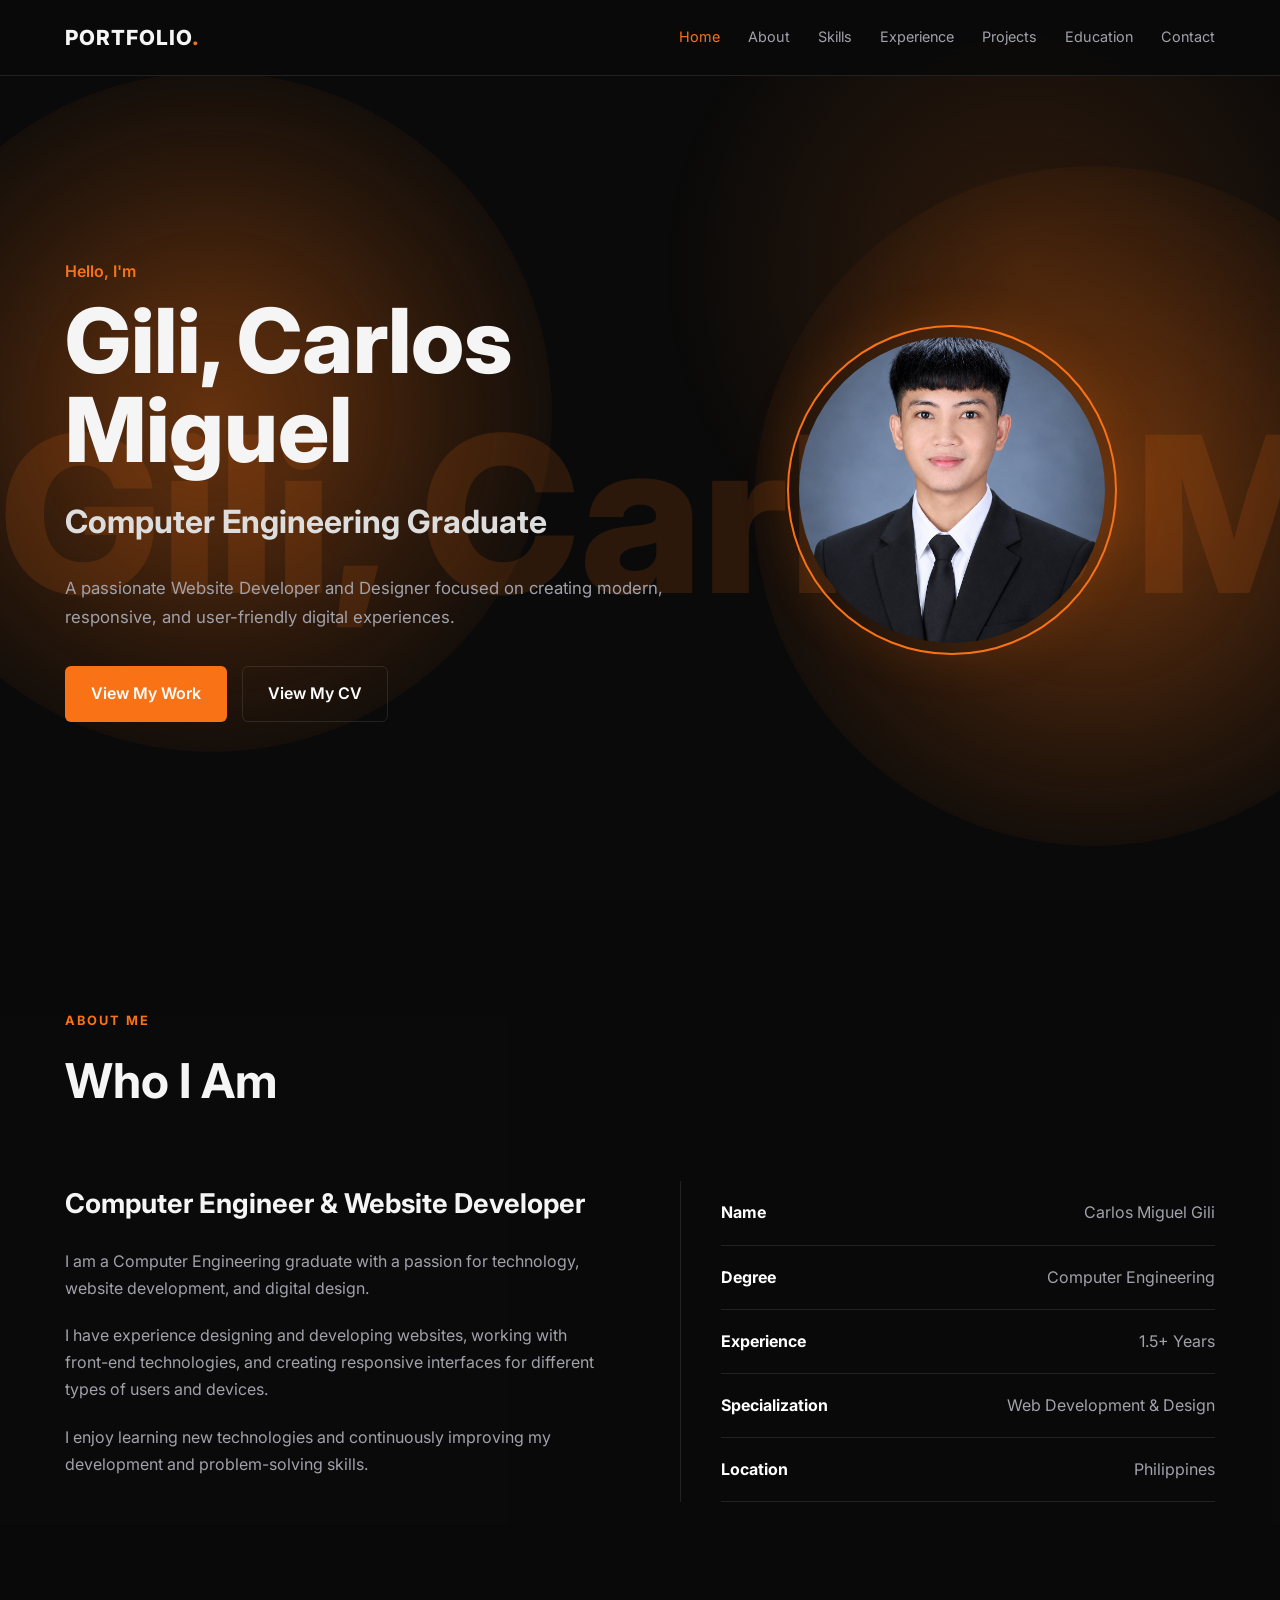
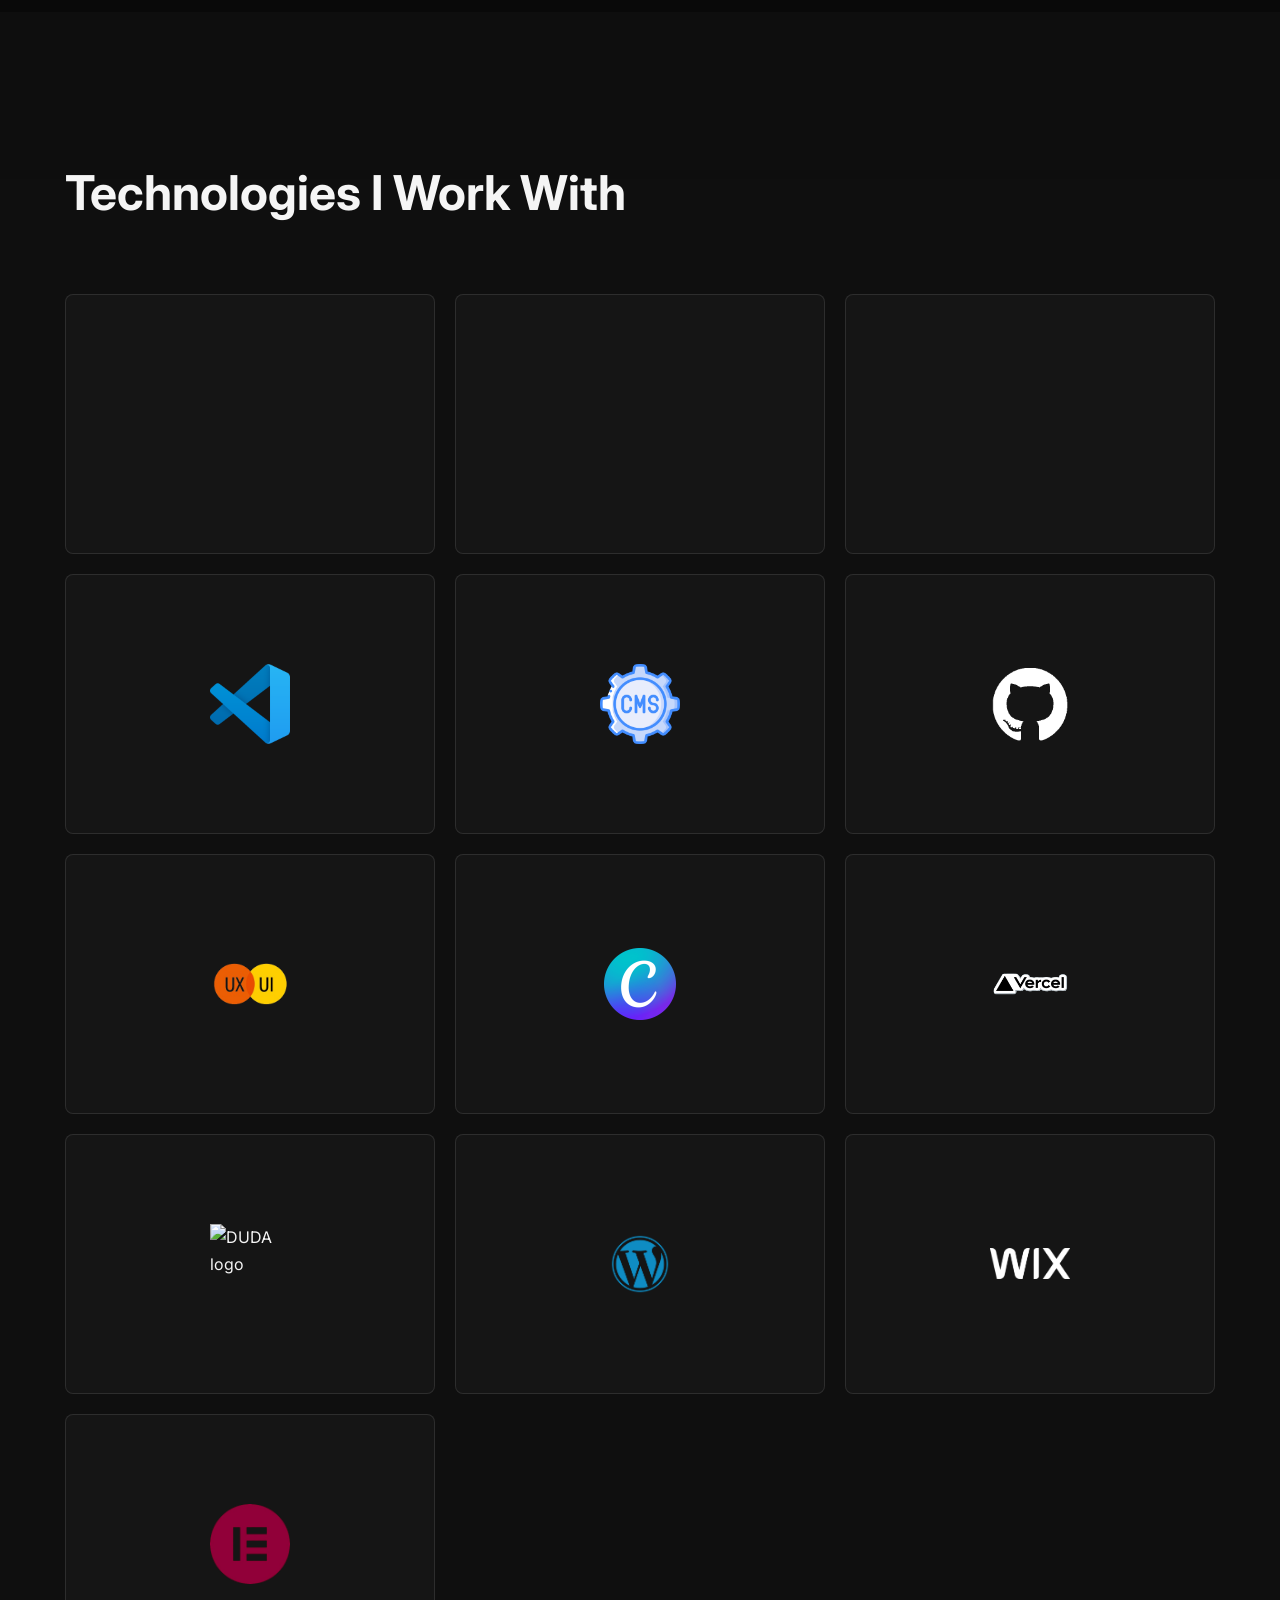
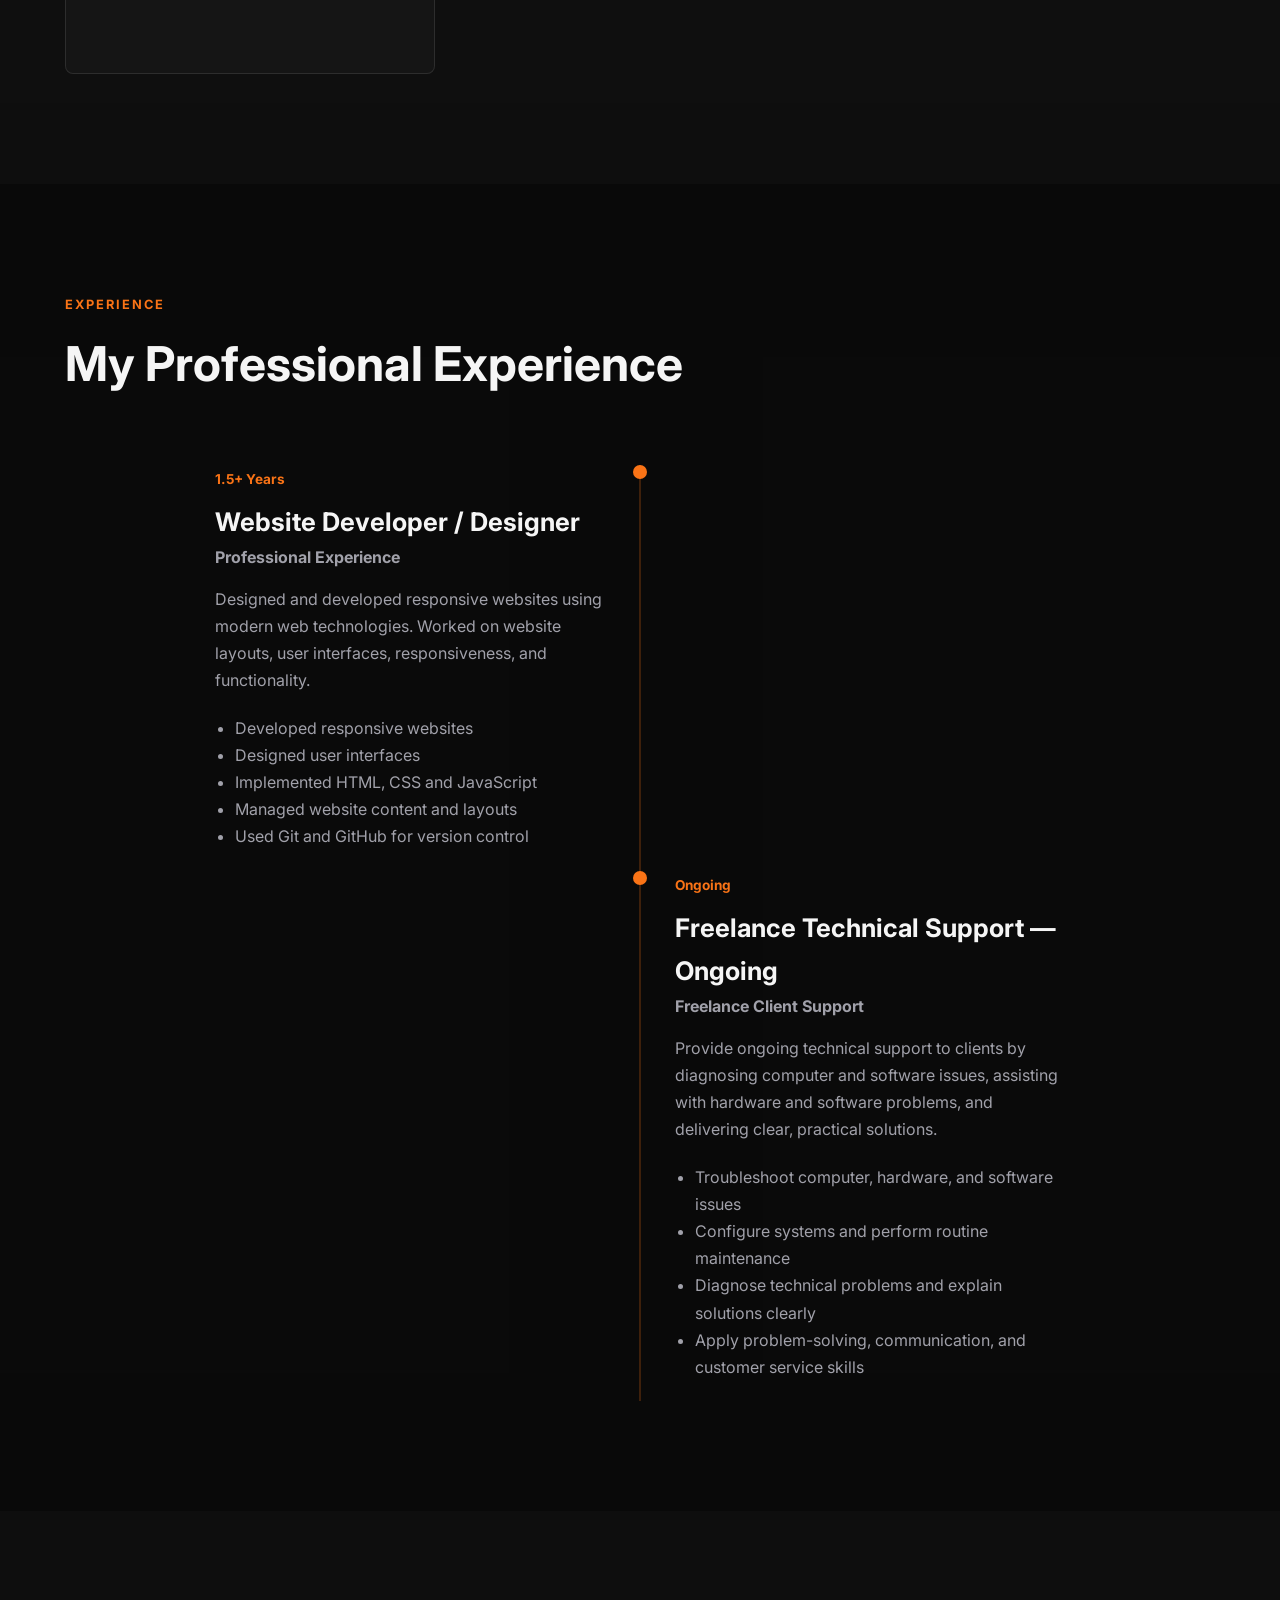
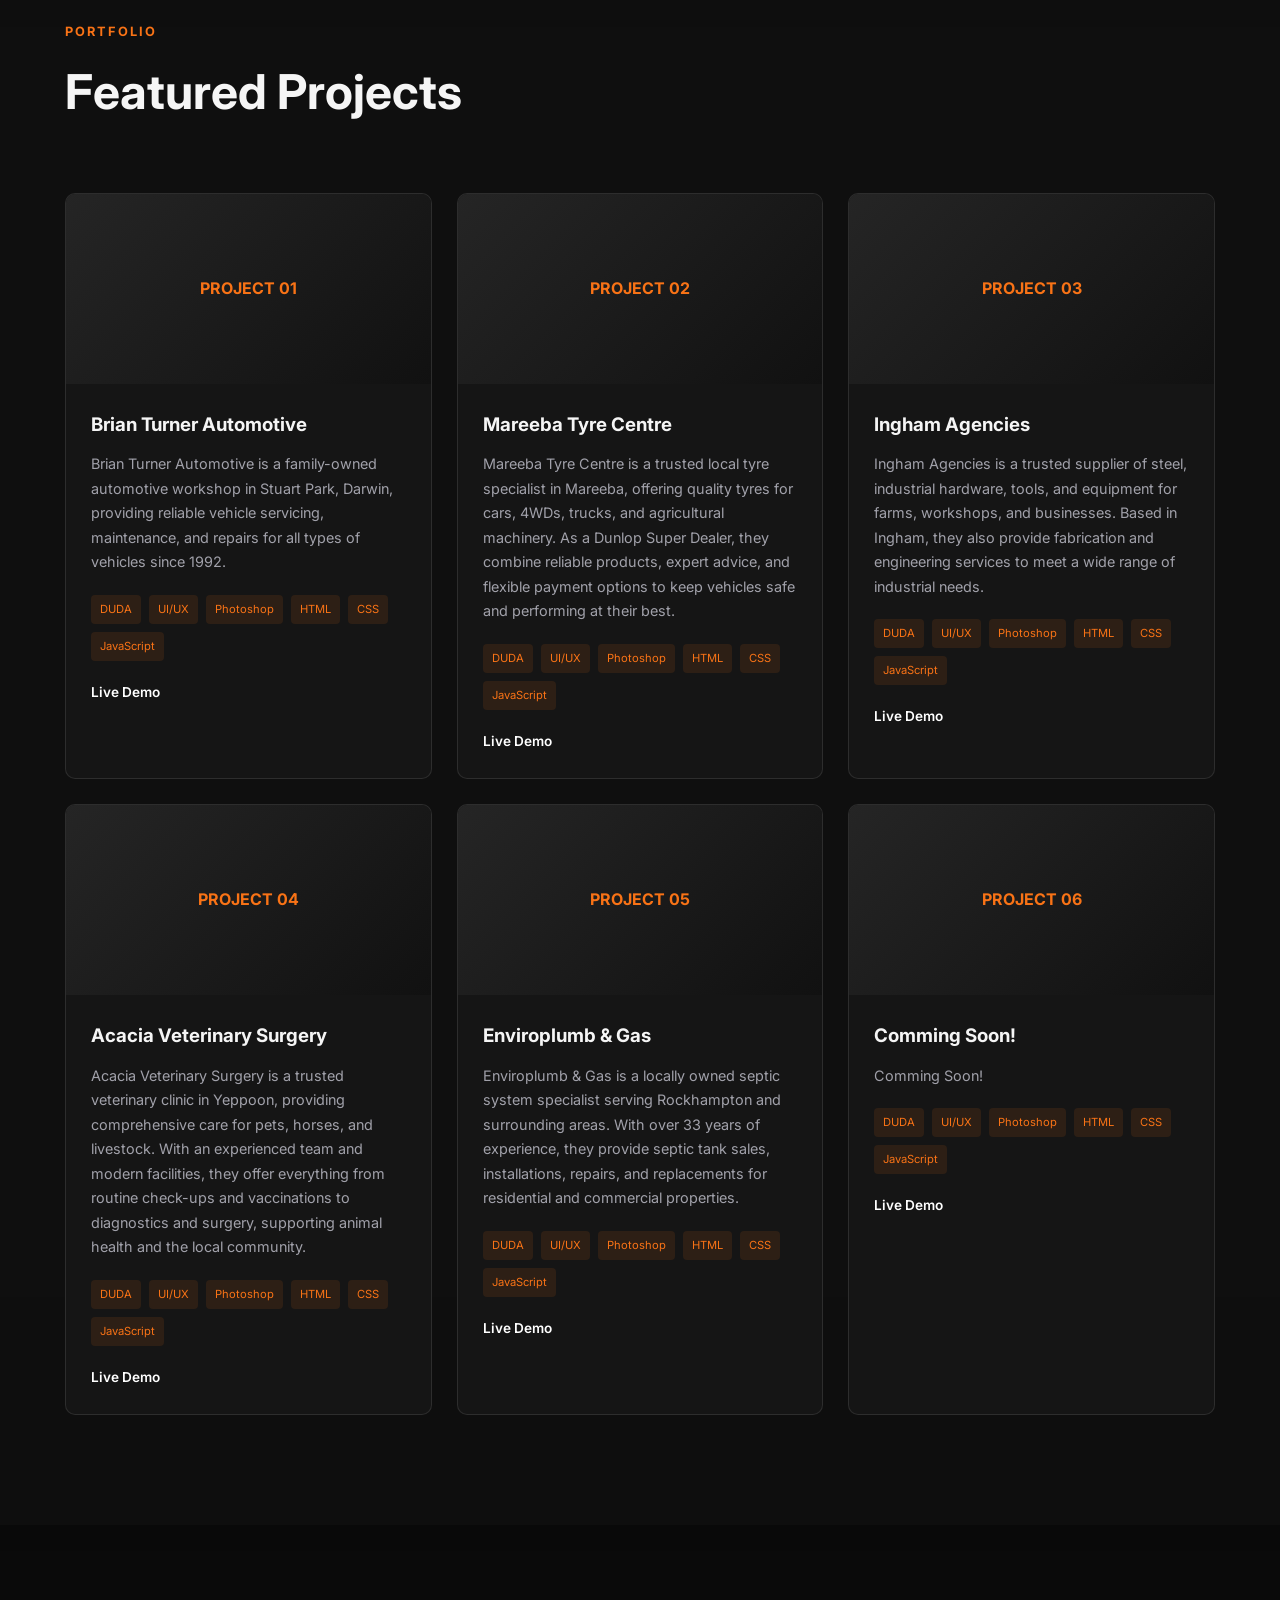
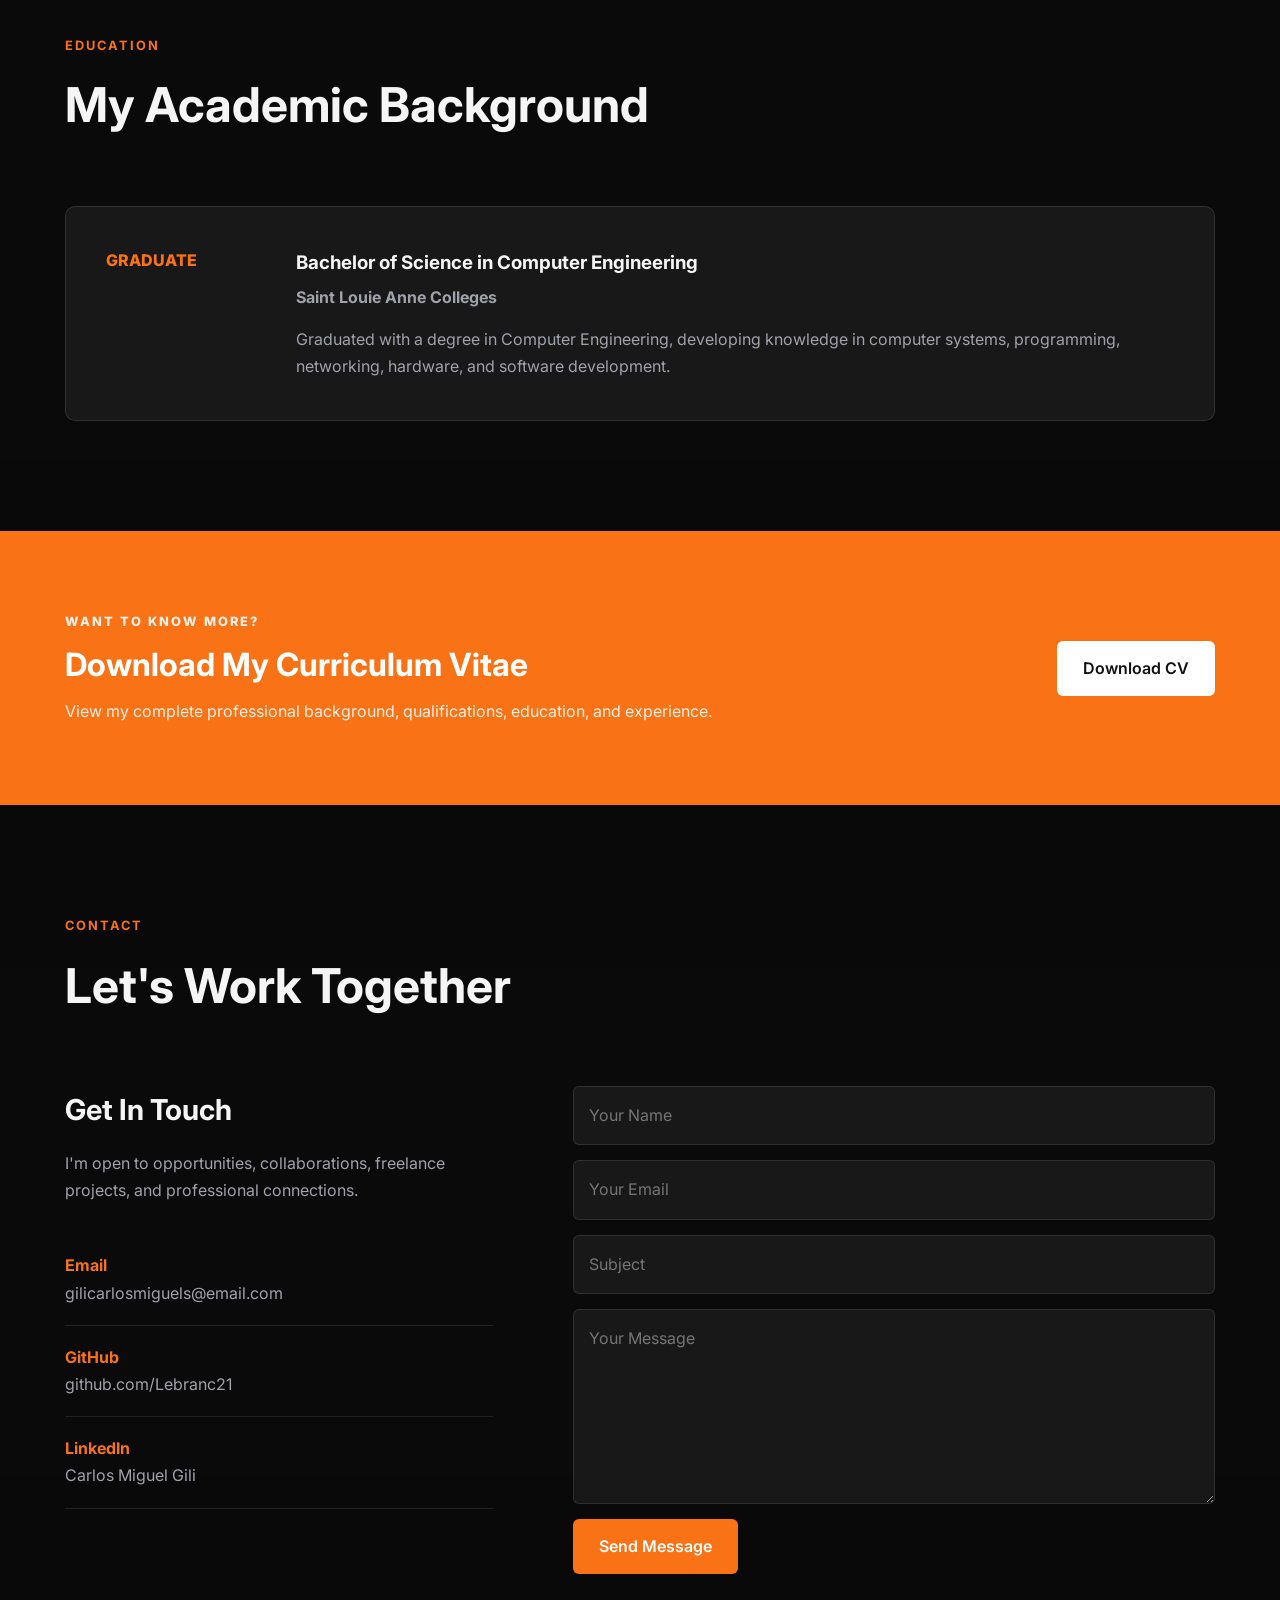
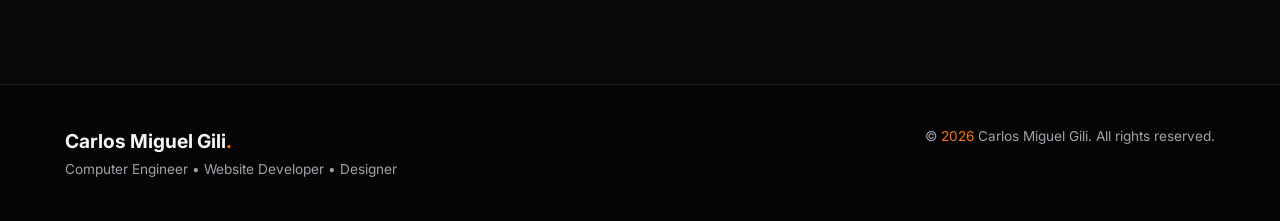
==== commit d4bd08bb: "Updated Animations" ====
--- a/index.html
+++ b/index.html
@@ -60,7 +60,7 @@
           <div class="hero-content">
             <p class="hero-intro">Hello, I'm</p>
 
-            <h1>Gili, Calros Miguel</h1>
+            <h1>Gili, Carlos Miguel</h1>
 
             <h2>Computer Engineering Graduate</h2>
 
@@ -334,7 +334,6 @@
                 </div>
               </div>
             </button>
-
             <button class="skill-card" type="button" aria-pressed="false">
               <div class="skill-card-inner">
                 <div class="skill-card-front" aria-hidden="true">
@@ -351,6 +350,89 @@
                   <p>
                     Deploying websites with streamlined workflows, fast
                     performance, and reliable hosting for modern projects.
+                  </p>
+                </div>
+              </div>
+            </button>
+            <button class="skill-card" type="button" aria-pressed="false">
+              <div class="skill-card-inner">
+                <div class="skill-card-front" aria-hidden="true">
+                  <img
+                    class="skill-logo"
+                    src="Images/DUDA.png"
+                    alt="DUDA logo"
+                    loading="lazy"
+                    decoding="async"
+                  />
+                </div>
+                <div class="skill-card-back" aria-hidden="true">
+                  <h3>DUDA</h3>
+                  <p>
+                    Duda is a website builder that helps users create
+                    responsive, professional websites using drag-and-drop tools
+                    and customizable templates without extensive coding.
+                  </p>
+                </div>
+              </div>
+            </button>
+            <button class="skill-card" type="button" aria-pressed="false">
+              <div class="skill-card-inner">
+                <div class="skill-card-front" aria-hidden="true">
+                  <img
+                    class="skill-logo"
+                    src="Images/WordPress.png"
+                    alt="WordPress logo"
+                    loading="lazy"
+                    decoding="async"
+                  />
+                </div>
+                <div class="skill-card-back" aria-hidden="true">
+                  <h3>WordPress</h3>
+                  <p>
+                    A content management system (CMS) used to create and manage
+                    websites, blogs, and online stores with customizable themes
+                    and plugins.
+                  </p>
+                </div>
+              </div>
+            </button>
+            <button class="skill-card" type="button" aria-pressed="false">
+              <div class="skill-card-inner">
+                <div class="skill-card-front" aria-hidden="true">
+                  <img
+                    class="skill-logo"
+                    src="Images/WIX.png"
+                    alt="WIX logo"
+                    loading="lazy"
+                    decoding="async"
+                  />
+                </div>
+                <div class="skill-card-back" aria-hidden="true">
+                  <h3>WIX</h3>
+                  <p>
+                    A website builder that allows users to create professional
+                    websites using drag-and-drop tools and customizable
+                    templates.
+                  </p>
+                </div>
+              </div>
+            </button>
+            <button class="skill-card" type="button" aria-pressed="false">
+              <div class="skill-card-inner">
+                <div class="skill-card-front" aria-hidden="true">
+                  <img
+                    class="skill-logo"
+                    src="Images/Elementor.png"
+                    alt="Elementor logo"
+                    loading="lazy"
+                    decoding="async"
+                  />
+                </div>
+                <div class="skill-card-back" aria-hidden="true">
+                  <h3>Elementor</h3>
+                  <p>
+                    A WordPress page builder that enables users to design and
+                    customize website layouts visually without extensive coding.
                   </p>
                 </div>
               </div>
@@ -455,23 +537,27 @@
               </div>
 
               <div class="project-content">
-                <h3>Personal Portfolio</h3>
+                <h3>Brian Turner Automotive</h3>
 
                 <p>
-                  A responsive personal portfolio website designed to showcase
-                  professional experience, skills, and projects.
+                  Brian Turner Automotive is a family-owned automotive workshop
+                  in Stuart Park, Darwin, providing reliable vehicle servicing,
+                  maintenance, and repairs for all types of vehicles since 1992.
                 </p>
 
                 <div class="project-tags">
+                  <span>DUDA</span>
+                  <span>UI/UX</span>
+                  <span>Photoshop</span>
                   <span>HTML</span>
                   <span>CSS</span>
                   <span>JavaScript</span>
                 </div>
 
                 <div class="project-links">
-                  <a href="#" target="_blank"> Live Demo </a>
-
-                  <a href="#" target="_blank"> GitHub </a>
+                  <a href="https://www.btautos.com.au/" target="_blank">
+                    Live Demo
+                  </a>
                 </div>
               </div>
             </article>
@@ -484,23 +570,32 @@
               </div>
 
               <div class="project-content">
-                <h3>Website Design Project</h3>
+                <h3>Mareeba Tyre Centre</h3>
 
                 <p>
-                  A modern website concept focused on clean layouts, responsive
-                  design, and a professional user experience.
+                  Mareeba Tyre Centre is a trusted local tyre specialist in
+                  Mareeba, offering quality tyres for cars, 4WDs, trucks, and
+                  agricultural machinery. As a Dunlop Super Dealer, they combine
+                  reliable products, expert advice, and flexible payment options
+                  to keep vehicles safe and performing at their best.
                 </p>
 
                 <div class="project-tags">
+                  <span>DUDA</span>
+                  <span>UI/UX</span>
+                  <span>Photoshop</span>
                   <span>HTML</span>
                   <span>CSS</span>
-                  <span>UI/UX</span>
+                  <span>JavaScript</span>
                 </div>
 
                 <div class="project-links">
-                  <a href="#" target="_blank"> Live Demo </a>
-
-                  <a href="#" target="_blank"> GitHub </a>
+                  <a
+                    href="https://www.mareebatyrecentre.com.au/"
+                    target="_blank"
+                  >
+                    Live Demo
+                  </a>
                 </div>
               </div>
             </article>
@@ -513,23 +608,126 @@
               </div>
 
               <div class="project-content">
-                <h3>Web Application</h3>
+                <h3>Ingham Agencies</h3>
 
                 <p>
-                  A web application created to demonstrate functionality, user
-                  interaction, and front-end development skills.
+                  Ingham Agencies is a trusted supplier of steel, industrial
+                  hardware, tools, and equipment for farms, workshops, and
+                  businesses. Based in Ingham, they also provide fabrication and
+                  engineering services to meet a wide range of industrial needs.
                 </p>
 
                 <div class="project-tags">
+                  <span>DUDA</span>
+                  <span>UI/UX</span>
+                  <span>Photoshop</span>
+                  <span>HTML</span>
+                  <span>CSS</span>
                   <span>JavaScript</span>
-                  <span>PHP</span>
+                </div>
+
+                <div class="project-links">
+                  <a href="https://www.inghamagencies.com.au/" target="_blank">
+                    Live Demo
+                  </a>
+                </div>
+              </div>
+            </article>
+
+            <!-- PROJECT 4 -->
+
+            <article class="project-card">
+              <div class="project-image">
+                <span> PROJECT 04 </span>
+              </div>
+
+              <div class="project-content">
+                <h3>Acacia Veterinary Surgery</h3>
+
+                <p>
+                  Acacia Veterinary Surgery is a trusted veterinary clinic in
+                  Yeppoon, providing comprehensive care for pets, horses, and
+                  livestock. With an experienced team and modern facilities,
+                  they offer everything from routine check-ups and vaccinations
+                  to diagnostics and surgery, supporting animal health and the
+                  local community.
+                </p>
+
+                <div class="project-tags">
+                  <span>DUDA</span>
+                  <span>UI/UX</span>
+                  <span>Photoshop</span>
+                  <span>HTML</span>
                   <span>CSS</span>
+                  <span>JavaScript</span>
+                </div>
+
+                <div class="project-links">
+                  <a href="https://www.acaciavet.com.au/" target="_blank">
+                    Live Demo
+                  </a>
+                </div>
+              </div>
+            </article>
+
+            <!-- PROJECT 5 -->
+
+            <article class="project-card">
+              <div class="project-image">
+                <span> PROJECT 05 </span>
+              </div>
+
+              <div class="project-content">
+                <h3>Enviroplumb & Gas</h3>
+
+                <p>
+                  Enviroplumb & Gas is a locally owned septic system specialist
+                  serving Rockhampton and surrounding areas. With over 33 years
+                  of experience, they provide septic tank sales, installations,
+                  repairs, and replacements for residential and commercial
+                  properties.
+                </p>
+
+                <div class="project-tags">
+                  <span>DUDA</span>
+                  <span>UI/UX</span>
+                  <span>Photoshop</span>
+                  <span>HTML</span>
+                  <span>CSS</span>
+                  <span>JavaScript</span>
+                </div>
+
+                <div class="project-links">
+                  <a href="https://www.enviroplumb.net.au/" target="_blank">
+                    Live Demo
+                  </a>
+                </div>
+              </div>
+            </article>
+
+            <!-- PROJECT 6 -->
+
+            <article class="project-card">
+              <div class="project-image">
+                <span> PROJECT 06 </span>
+              </div>
+
+              <div class="project-content">
+                <h3>Comming Soon!</h3>
+
+                <p>Comming Soon!</p>
+
+                <div class="project-tags">
+                  <span>DUDA</span>
+                  <span>UI/UX</span>
+                  <span>Photoshop</span>
+                  <span>HTML</span>
+                  <span>CSS</span>
+                  <span>JavaScript</span>
                 </div>
 
                 <div class="project-links">
                   <a href="#" target="_blank"> Live Demo </a>
-
-                  <a href="#" target="_blank"> GitHub </a>
                 </div>
               </div>
             </article>
--- a/style.css
+++ b/style.css
@@ -39,7 +39,7 @@
   );
   z-index: 0;
   pointer-events: none;
-  animation: glowFloat 12s ease-in-out infinite alternate;
+  animation: glowFloat 16s ease-in-out infinite alternate;
   will-change: transform;
 }
 
@@ -87,7 +87,8 @@
 
 @media (prefers-reduced-motion: reduce) {
   body::before,
-  body::after {
+  body::after,
+  .hero::before {
     animation: none;
   }
 }
@@ -235,7 +236,24 @@
   );
 }
 
+.hero::before {
+  content: "Gili, Carlos Miguel";
+  position: absolute;
+  top: 45%;
+  left: 0;
+  z-index: 0;
+  color: rgba(249, 115, 22, 0.14);
+  font-size: clamp(6rem, 17vw, 15rem);
+  font-weight: 800;
+  line-height: 1;
+  white-space: nowrap;
+  pointer-events: none;
+  animation: heroNameSlide 24s linear infinite;
+}
+
 .hero-container {
+  position: relative;
+  z-index: 1;
   display: grid;
 
   grid-template-columns: 1.2fr 0.8fr;
@@ -561,7 +579,7 @@
 
   transform-style: preserve-3d;
 
-  transition: transform 0.65s cubic-bezier(0.2, 0.7, 0.2, 1);
+  transition: transform 0.8s cubic-bezier(0.2, 0.7, 0.2, 1);
 }
 
 .skill-card.is-flipped .skill-card-inner {
@@ -1387,3 +1405,120 @@
     text-align: left;
   }
 }
+
+@keyframes heroNameSlide {
+  from {
+    transform: translate3d(100vw, 0, 0);
+  }
+  to {
+    transform: translate3d(calc(-100% - 100vw), 0, 0);
+  }
+}
+
+/* =========================
+   MOTION & INTERACTION
+========================= */
+
+html.motion-ready .scroll-reveal,
+html.motion-ready .page-enter {
+  opacity: 0;
+  transform: translate3d(0, 24px, 0);
+  transition:
+    opacity 900ms cubic-bezier(0.22, 1, 0.36, 1),
+    transform 900ms cubic-bezier(0.22, 1, 0.36, 1);
+  transition-delay: var(--reveal-delay, var(--entrance-delay, 0ms));
+  will-change: opacity, transform;
+}
+
+html.motion-ready .navbar .page-enter,
+html.motion-ready .hero-image.page-enter {
+  transform: translate3d(0, 18px, 0);
+}
+
+html.motion-ready .hero-image.page-enter {
+  transform: translate3d(20px, 0, 0) scale(0.97);
+}
+
+html.motion-ready .scroll-reveal.is-visible,
+html.motion-ready .page-enter.is-visible {
+  opacity: 1;
+  transform: translate3d(0, 0, 0) scale(1);
+  will-change: auto;
+}
+
+.nav-link,
+.contact-item a,
+.logo,
+.project-image span {
+  transition:
+    color 320ms ease,
+    letter-spacing 450ms cubic-bezier(0.22, 1, 0.36, 1);
+}
+
+.project-card {
+  transition:
+    transform 550ms cubic-bezier(0.22, 1, 0.36, 1),
+    border-color 420ms ease,
+    box-shadow 550ms ease;
+}
+
+.project-image span {
+  display: inline-block;
+}
+
+.project-card:hover {
+  box-shadow: 0 16px 36px rgba(0, 0, 0, 0.24);
+}
+
+.project-card:hover .project-image span {
+  letter-spacing: 0.08em;
+  transform: scale(1.04);
+}
+
+.profile-circle img {
+  transition: transform 800ms cubic-bezier(0.22, 1, 0.36, 1);
+}
+
+.profile-circle:hover img {
+  transform: scale(1.035);
+}
+
+.nav-link:focus-visible,
+.contact-item a:focus-visible,
+.logo:focus-visible,
+.menu-toggle:focus-visible,
+.btn:focus-visible,
+.project-links a:focus-visible,
+.back-to-top:focus-visible {
+  outline: 2px solid var(--orange-light);
+  outline-offset: 4px;
+}
+
+@media (prefers-reduced-motion: reduce) {
+  html {
+    scroll-behavior: auto;
+  }
+
+  html.motion-ready .scroll-reveal,
+  html.motion-ready .page-enter {
+    opacity: 1;
+    transform: none;
+    transition: none;
+    will-change: auto;
+  }
+
+  .project-card,
+  .nav-link,
+  .contact-item a,
+  .logo,
+  .project-image span,
+  .profile-circle img {
+    transition: none;
+  }
+
+  .project-card:hover,
+  .project-card:hover .project-image span,
+  .profile-circle:hover img {
+    transform: none;
+  }
+}
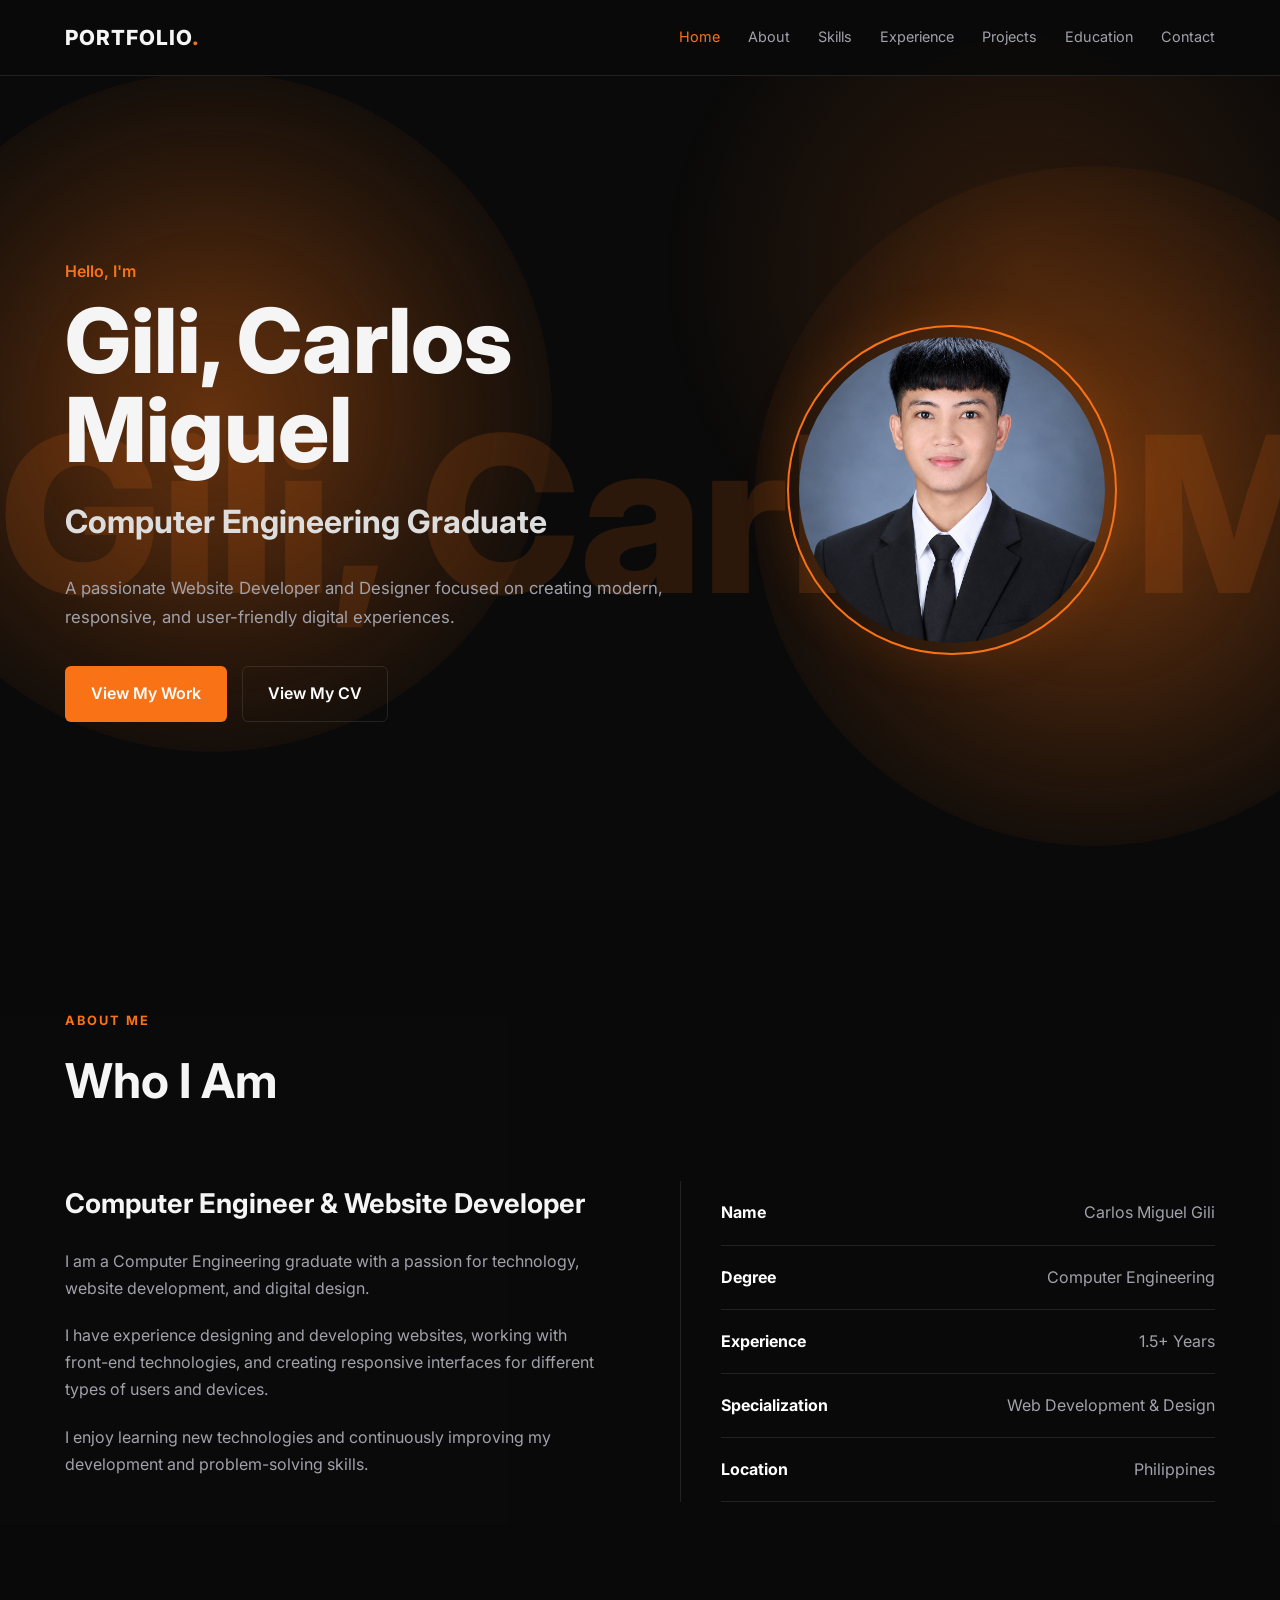
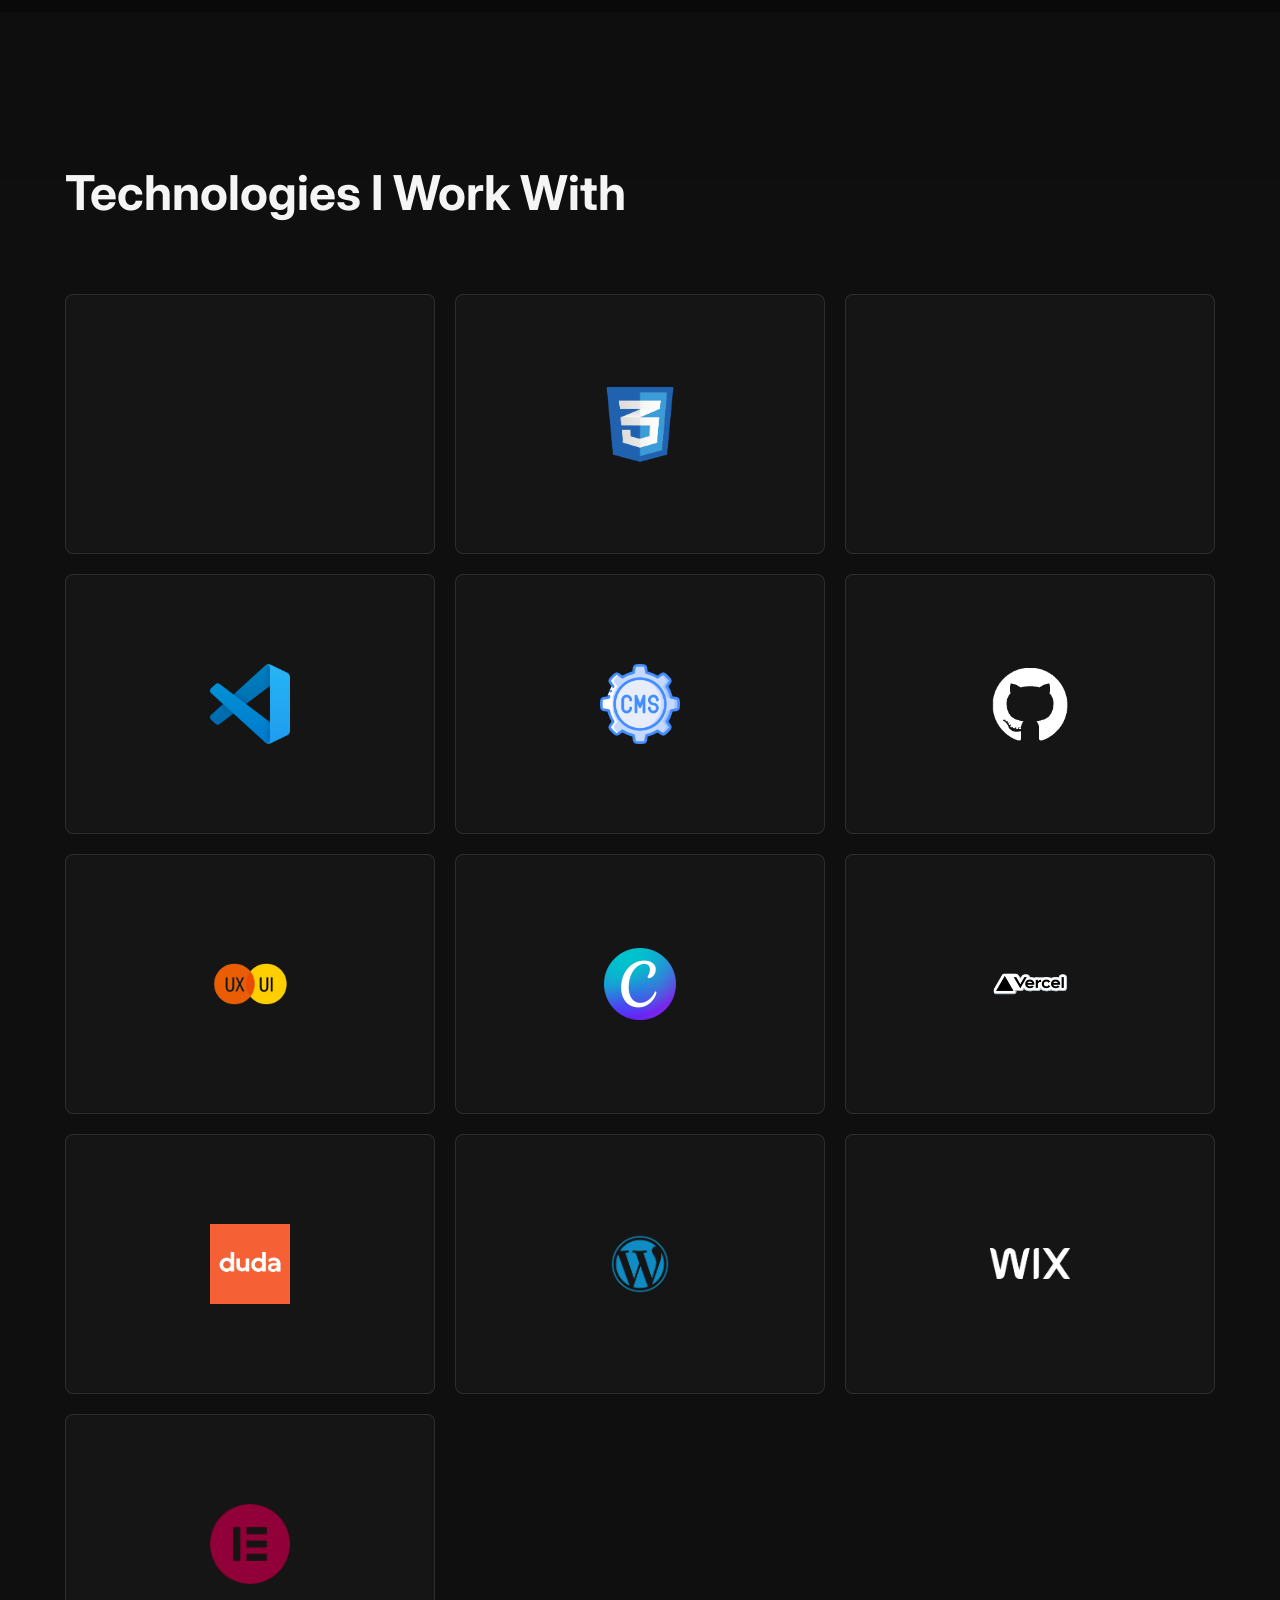
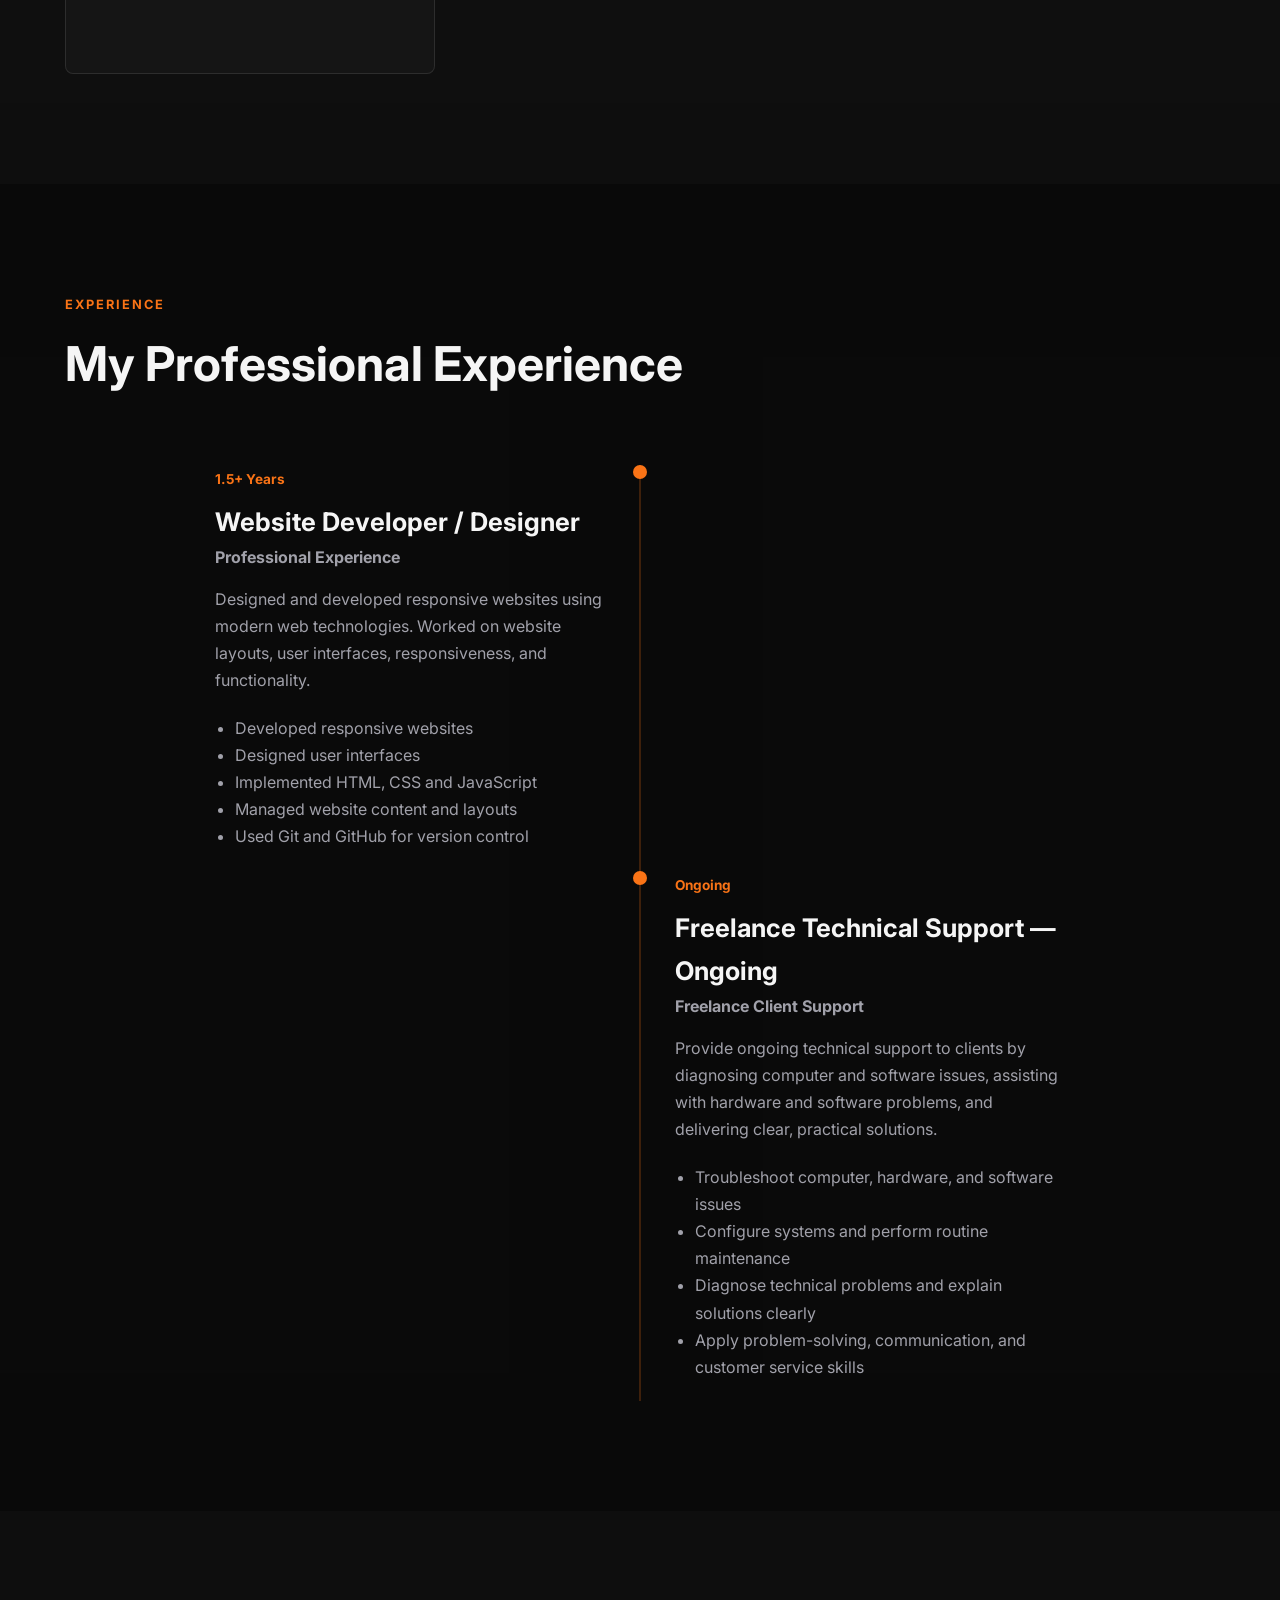
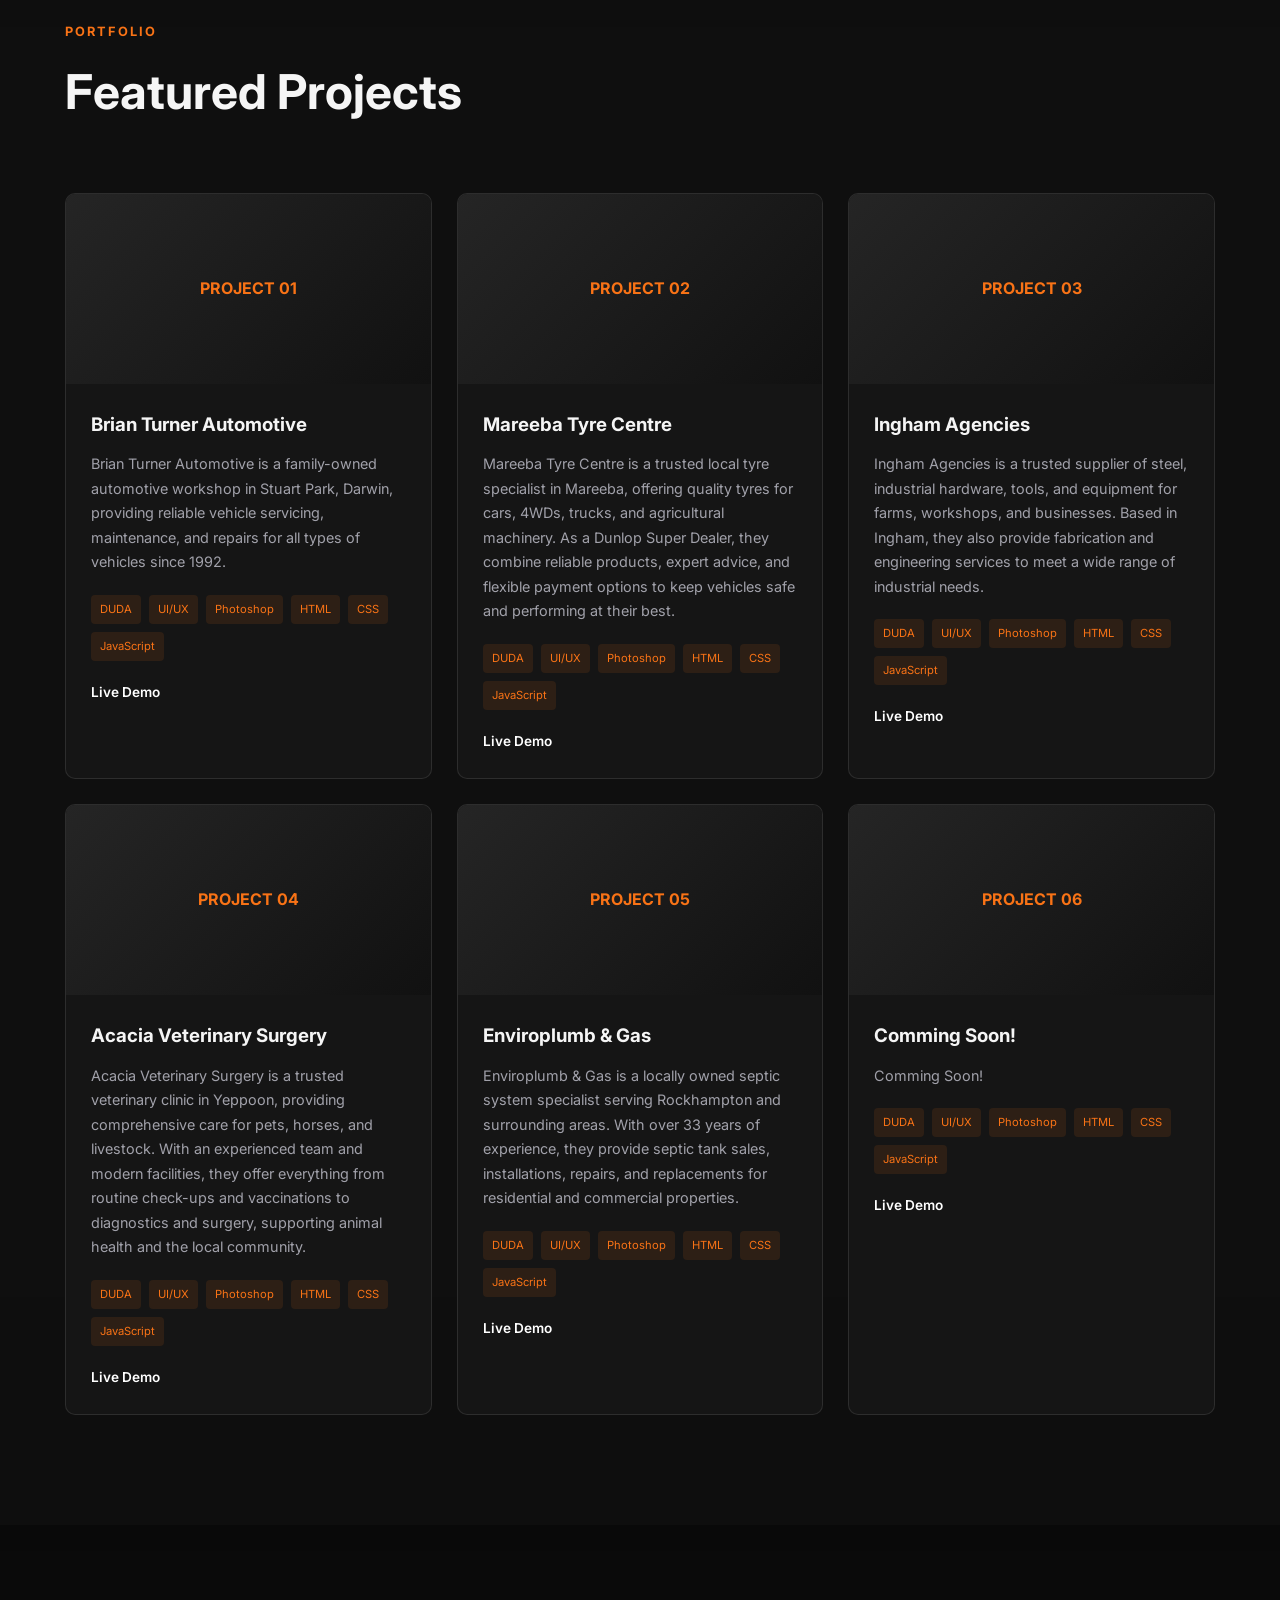
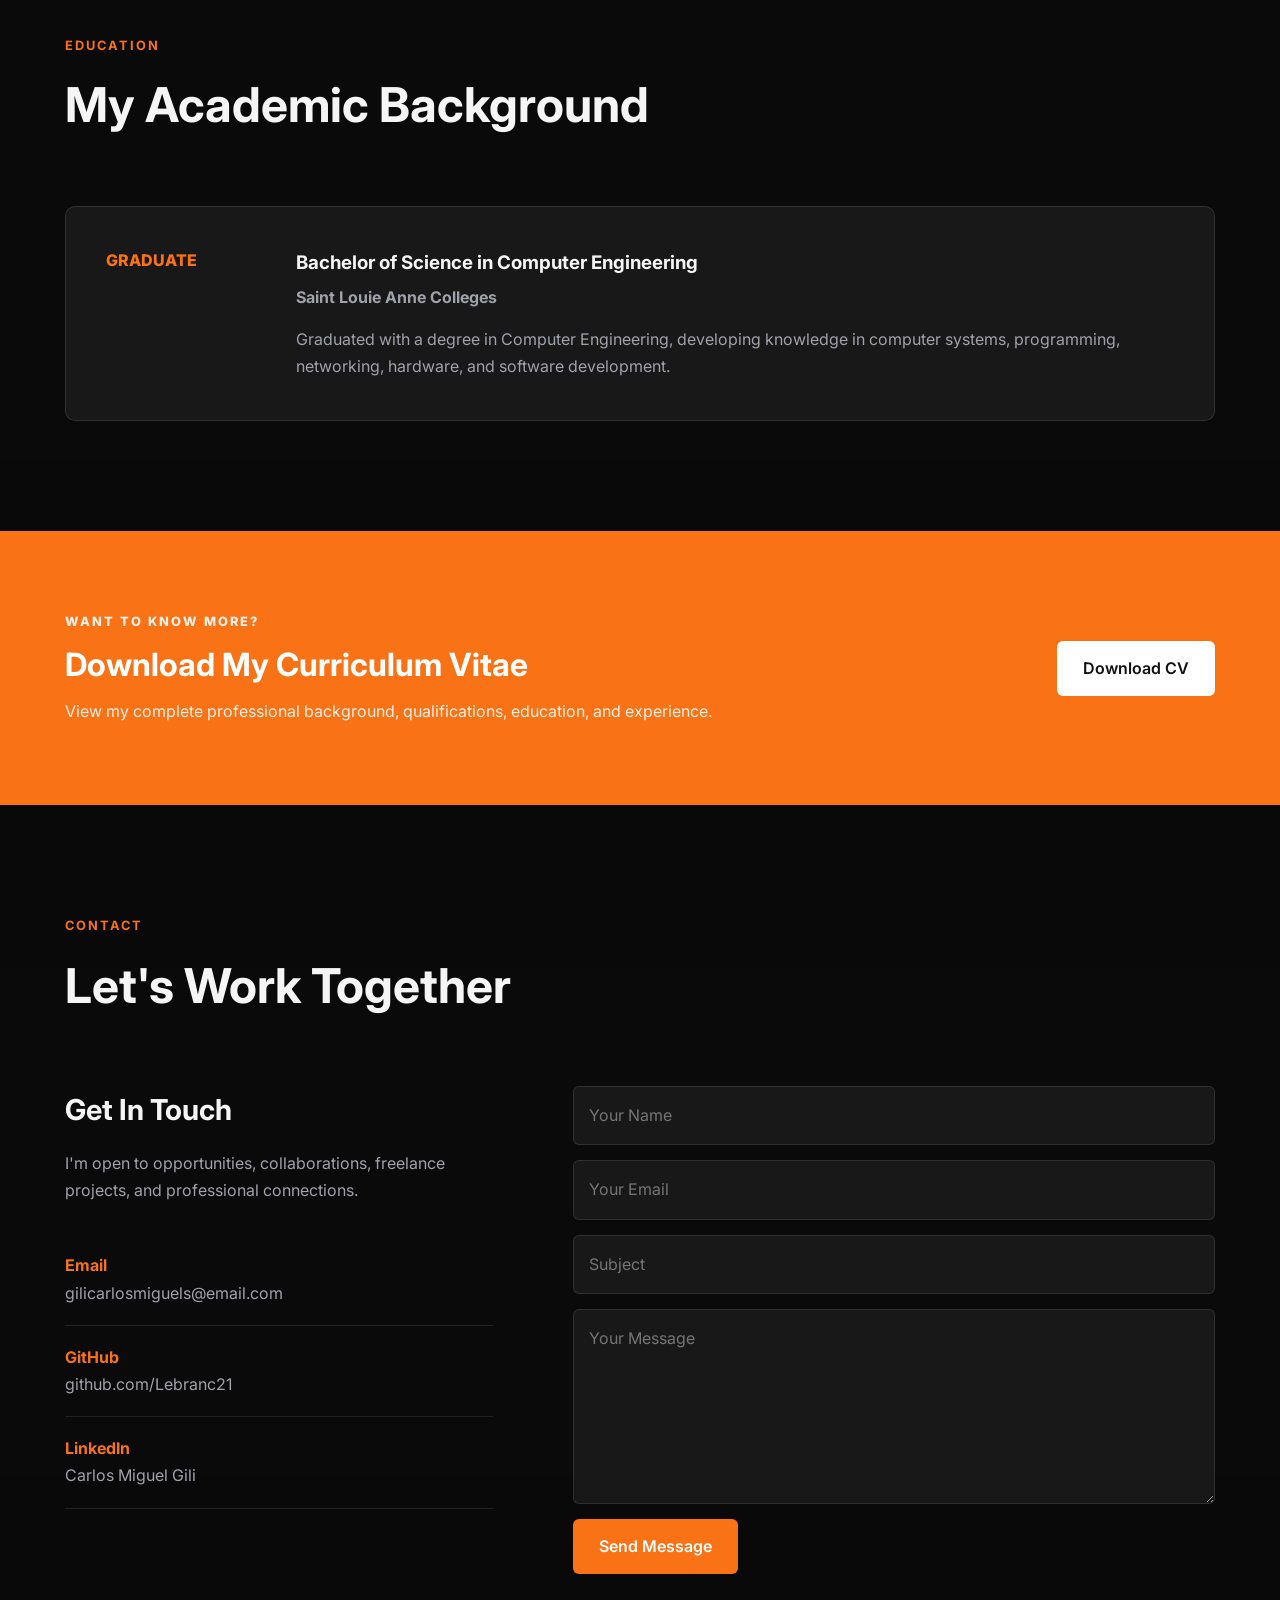
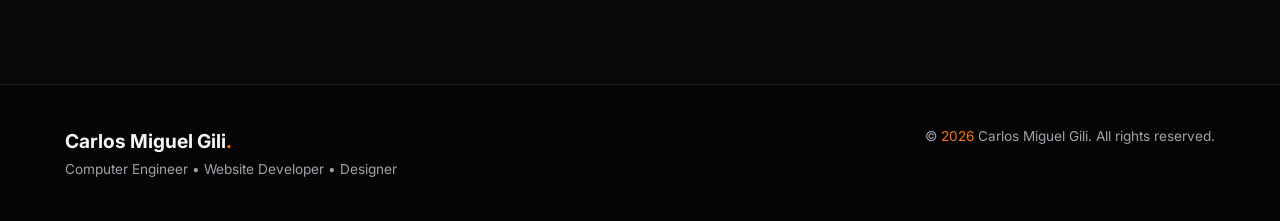
==== commit 86af0a3e: "Fix the Duda Logo" ====
--- a/index.html
+++ b/index.html
@@ -359,7 +359,7 @@
                 <div class="skill-card-front" aria-hidden="true">
                   <img
                     class="skill-logo"
-                    src="Images/DUDA.png"
+                    src="Images/Duda.png"
                     alt="DUDA logo"
                     loading="lazy"
                     decoding="async"
